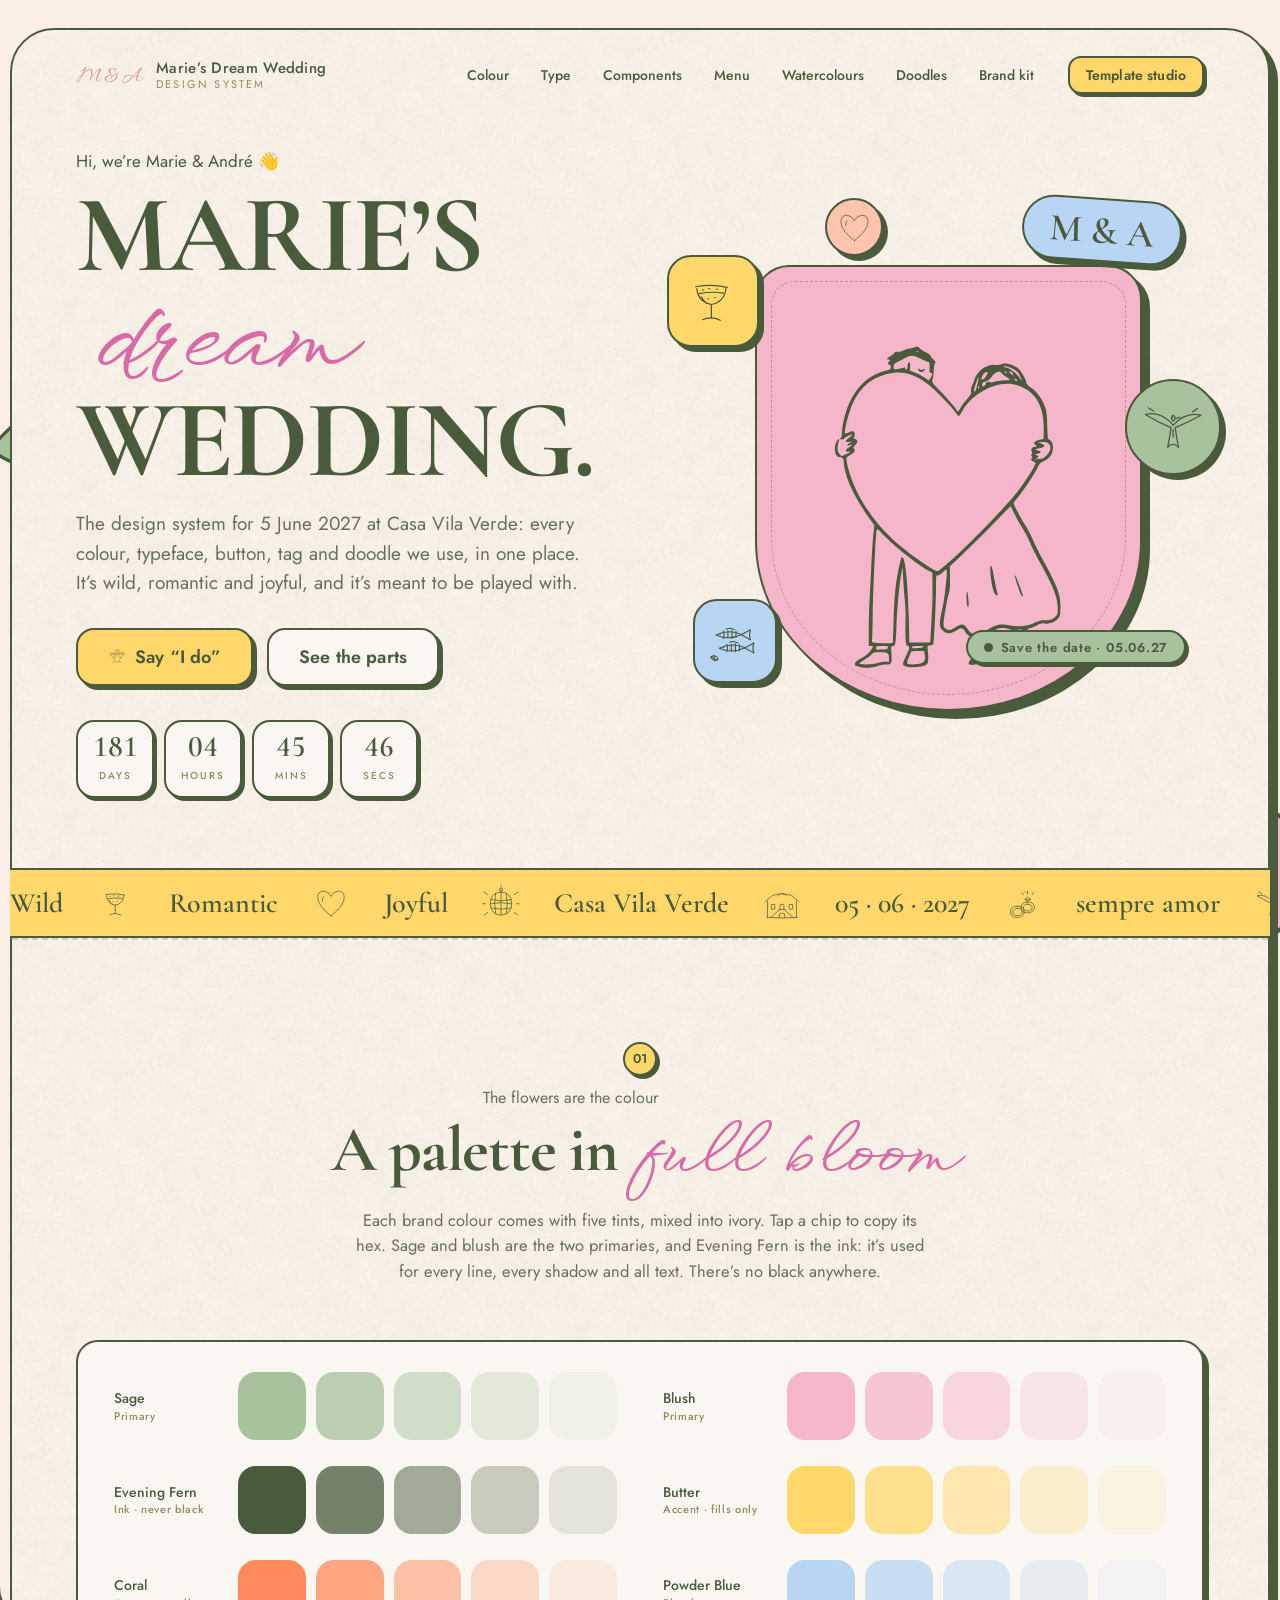
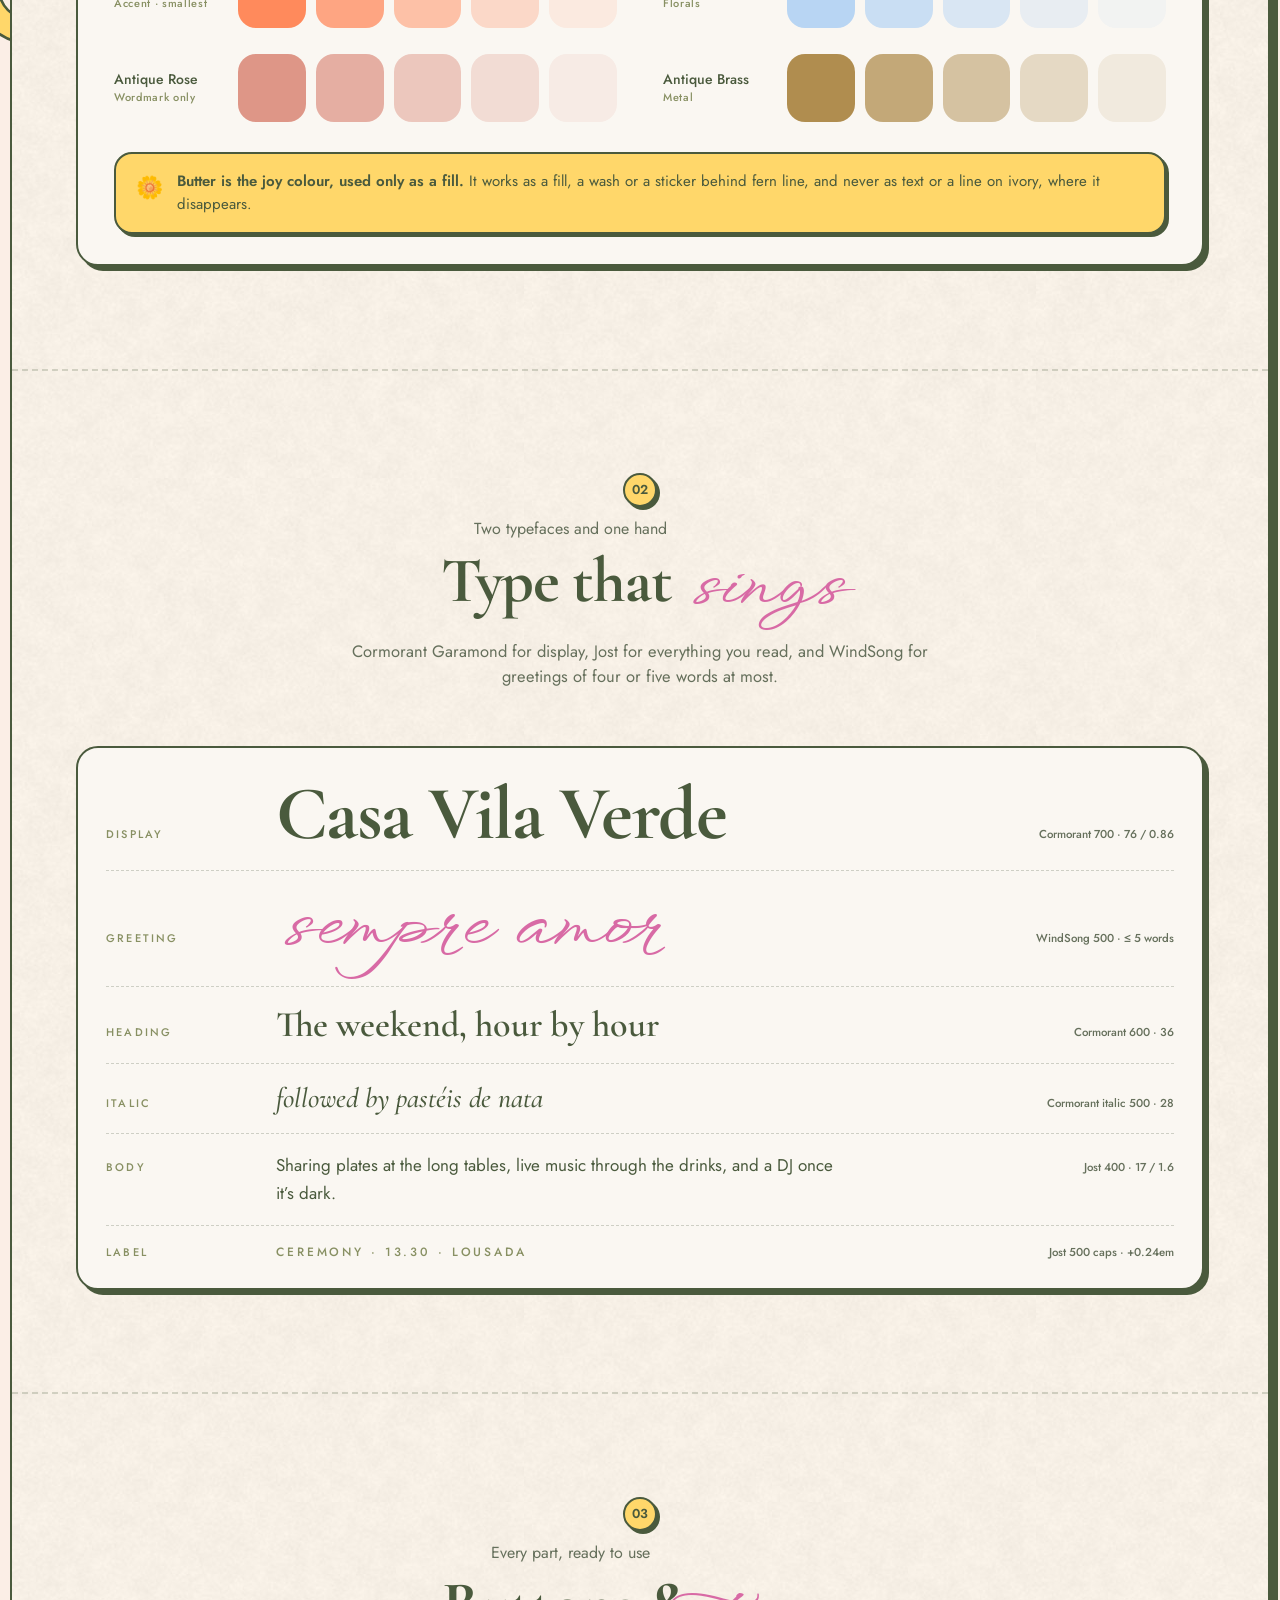
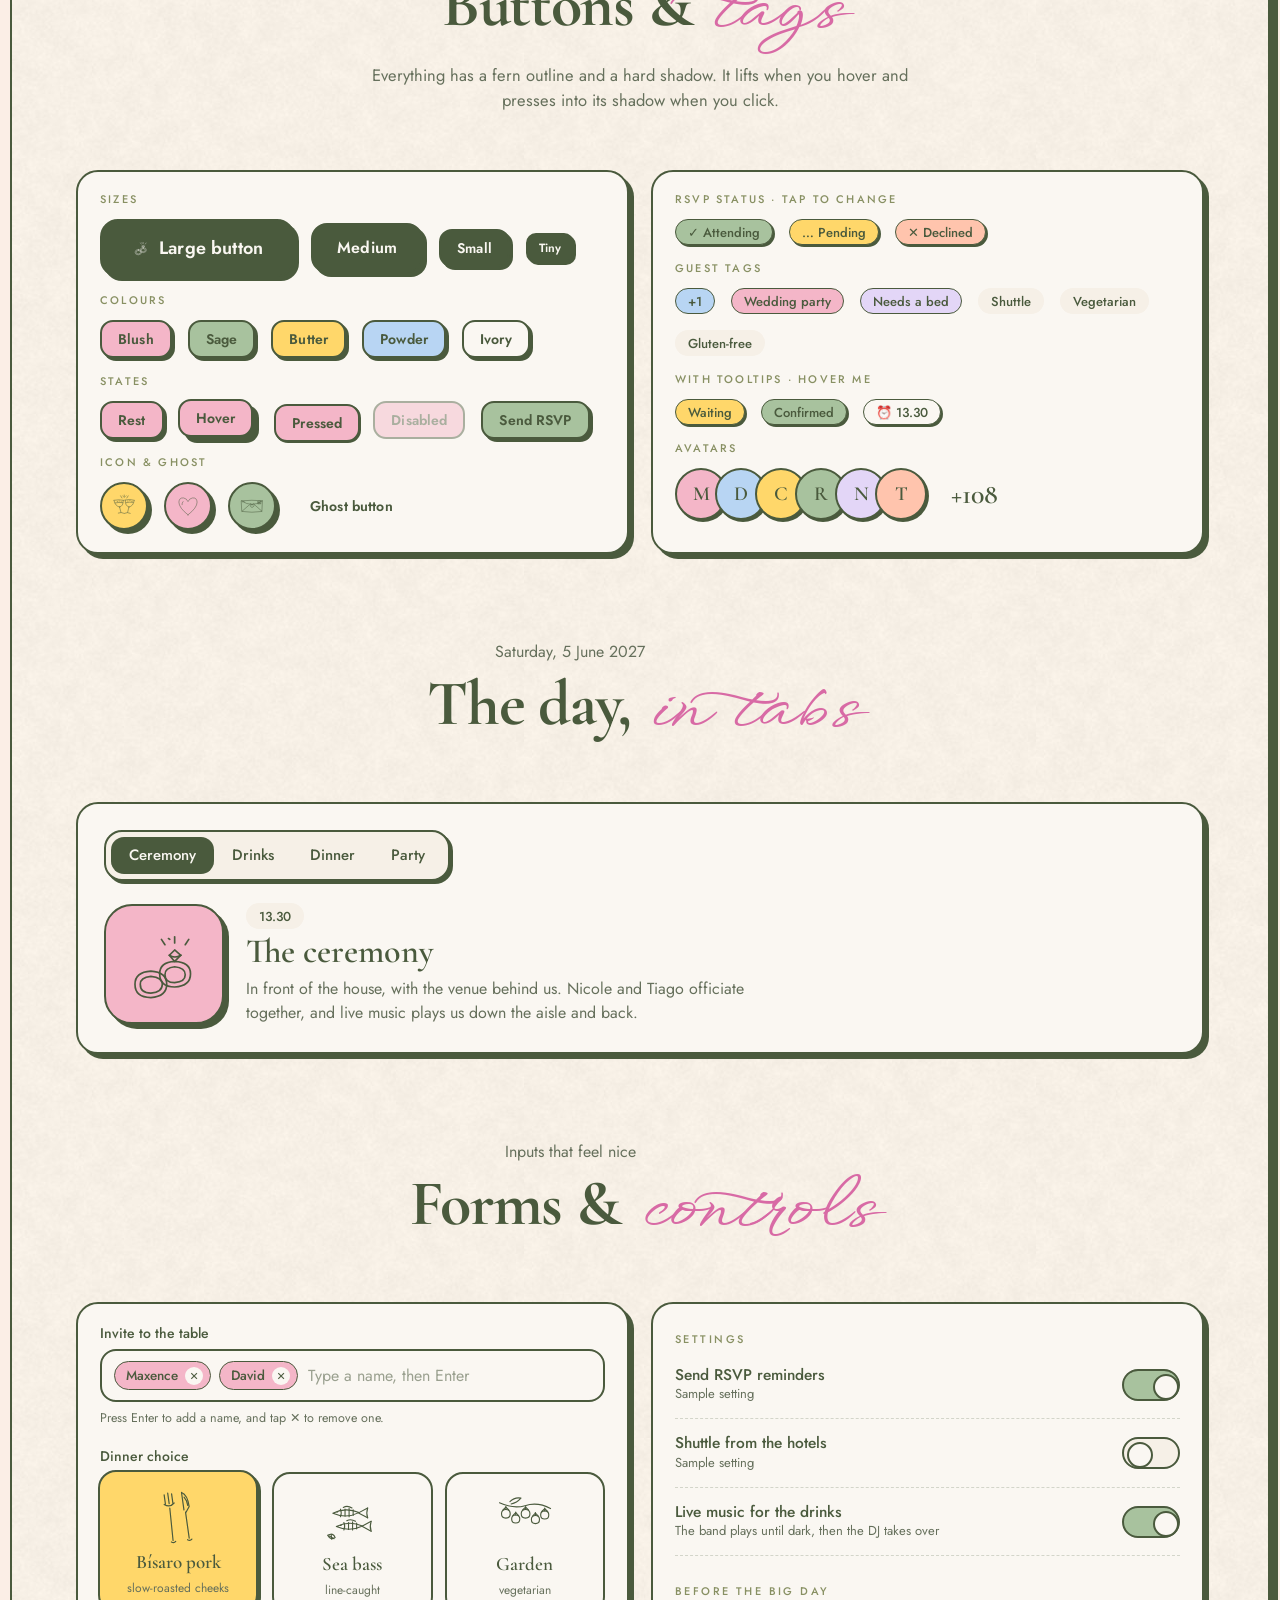
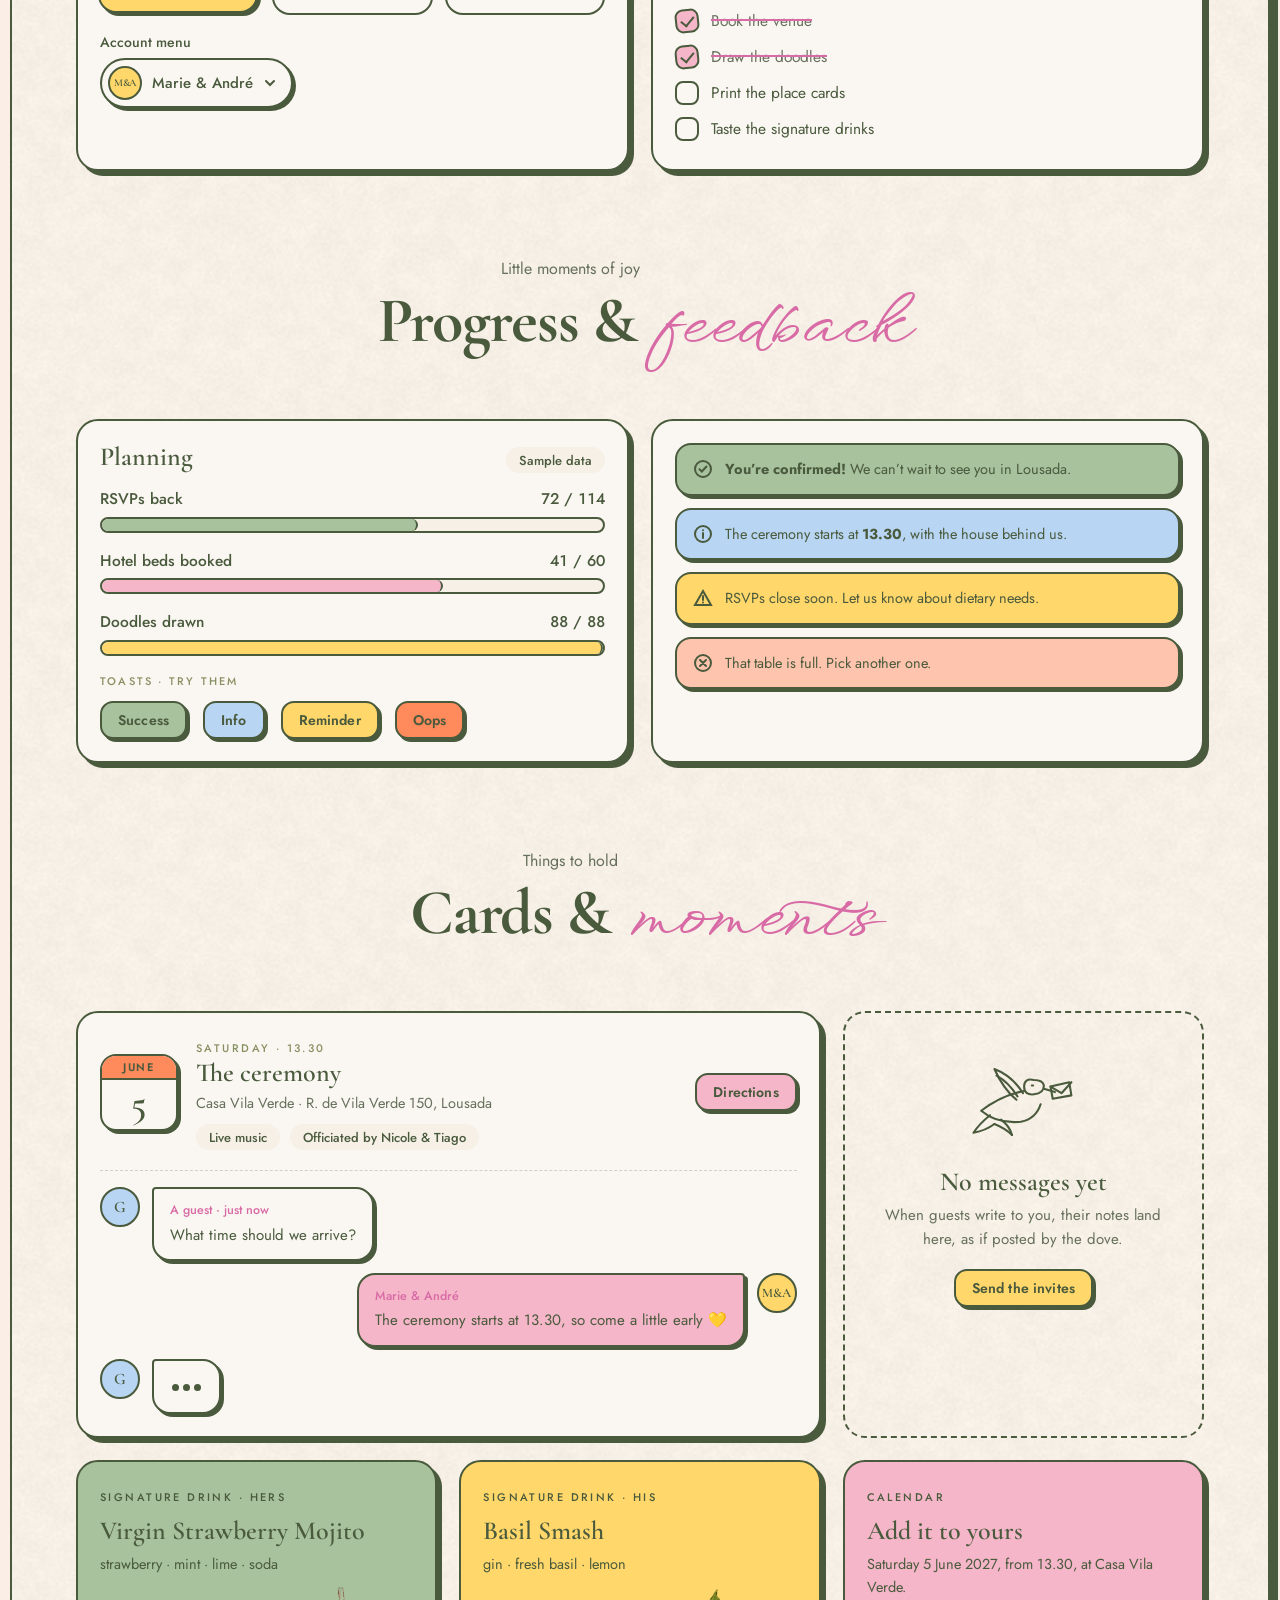
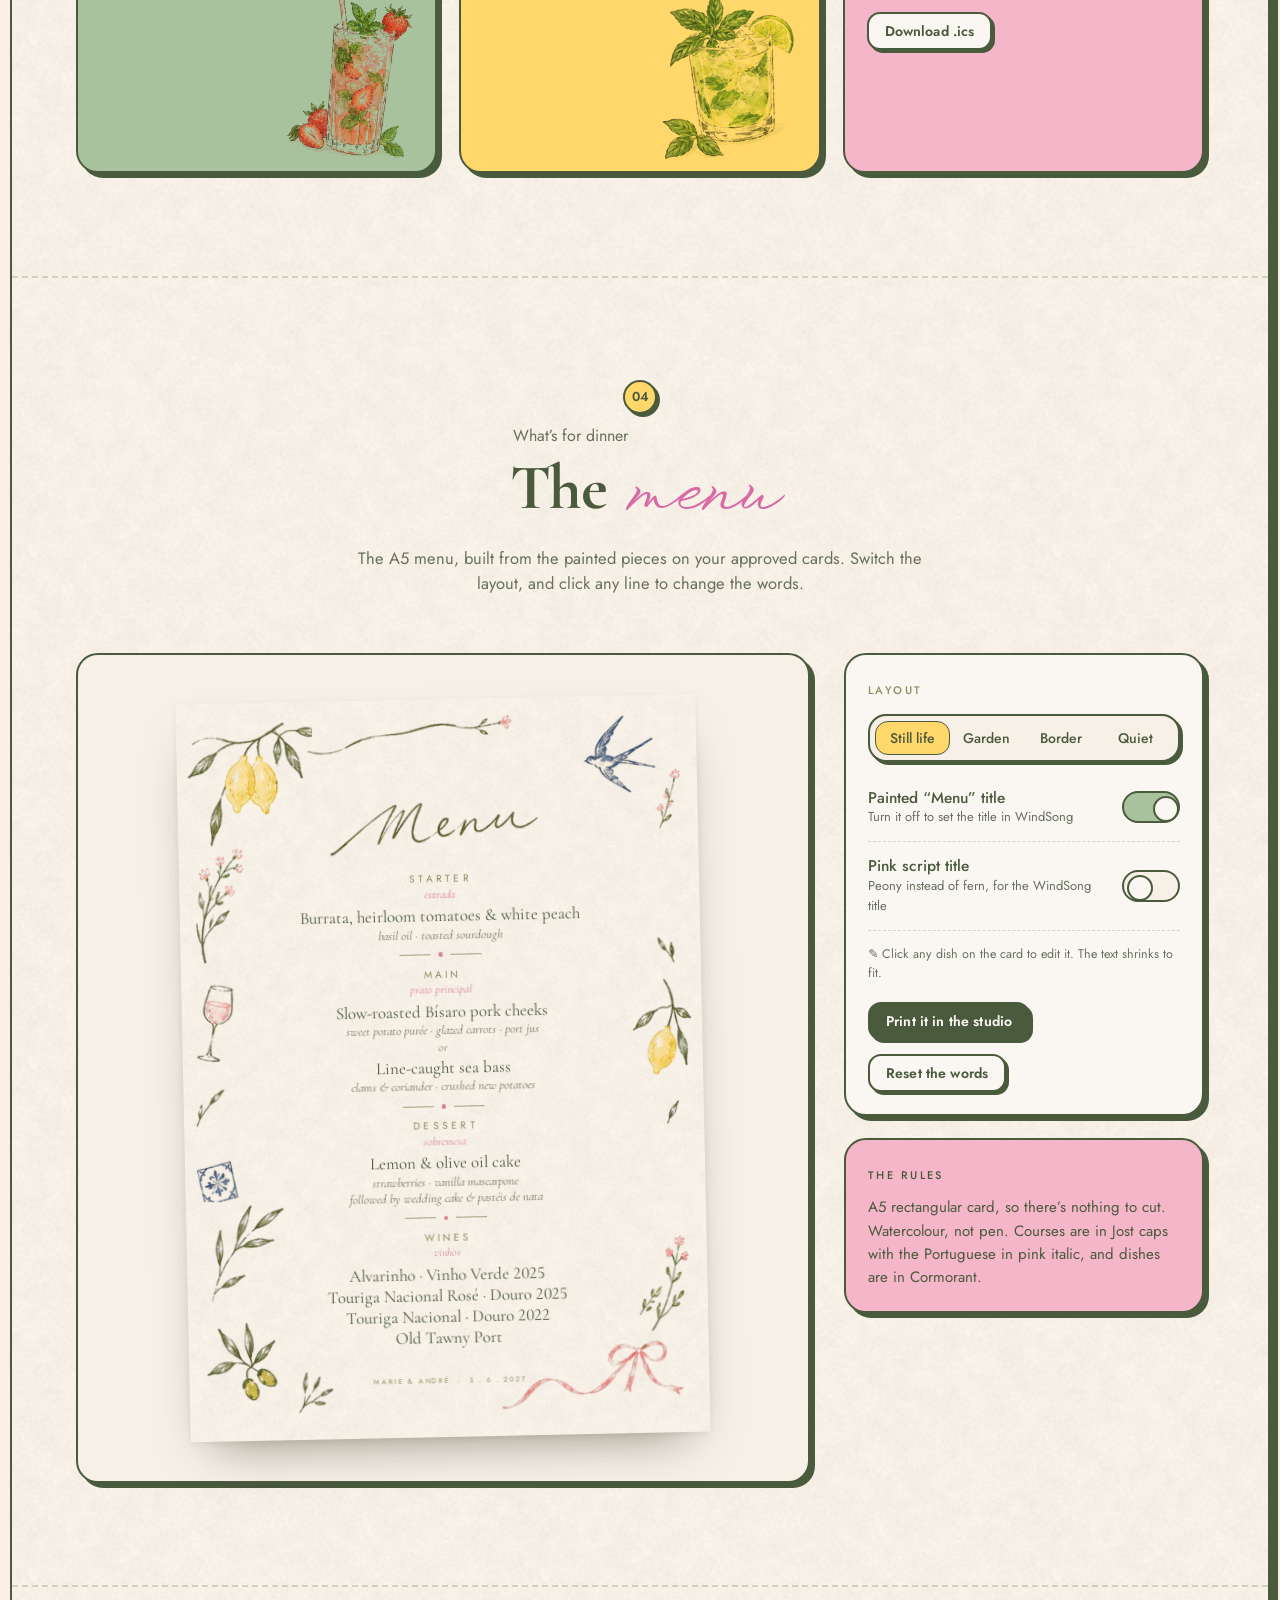
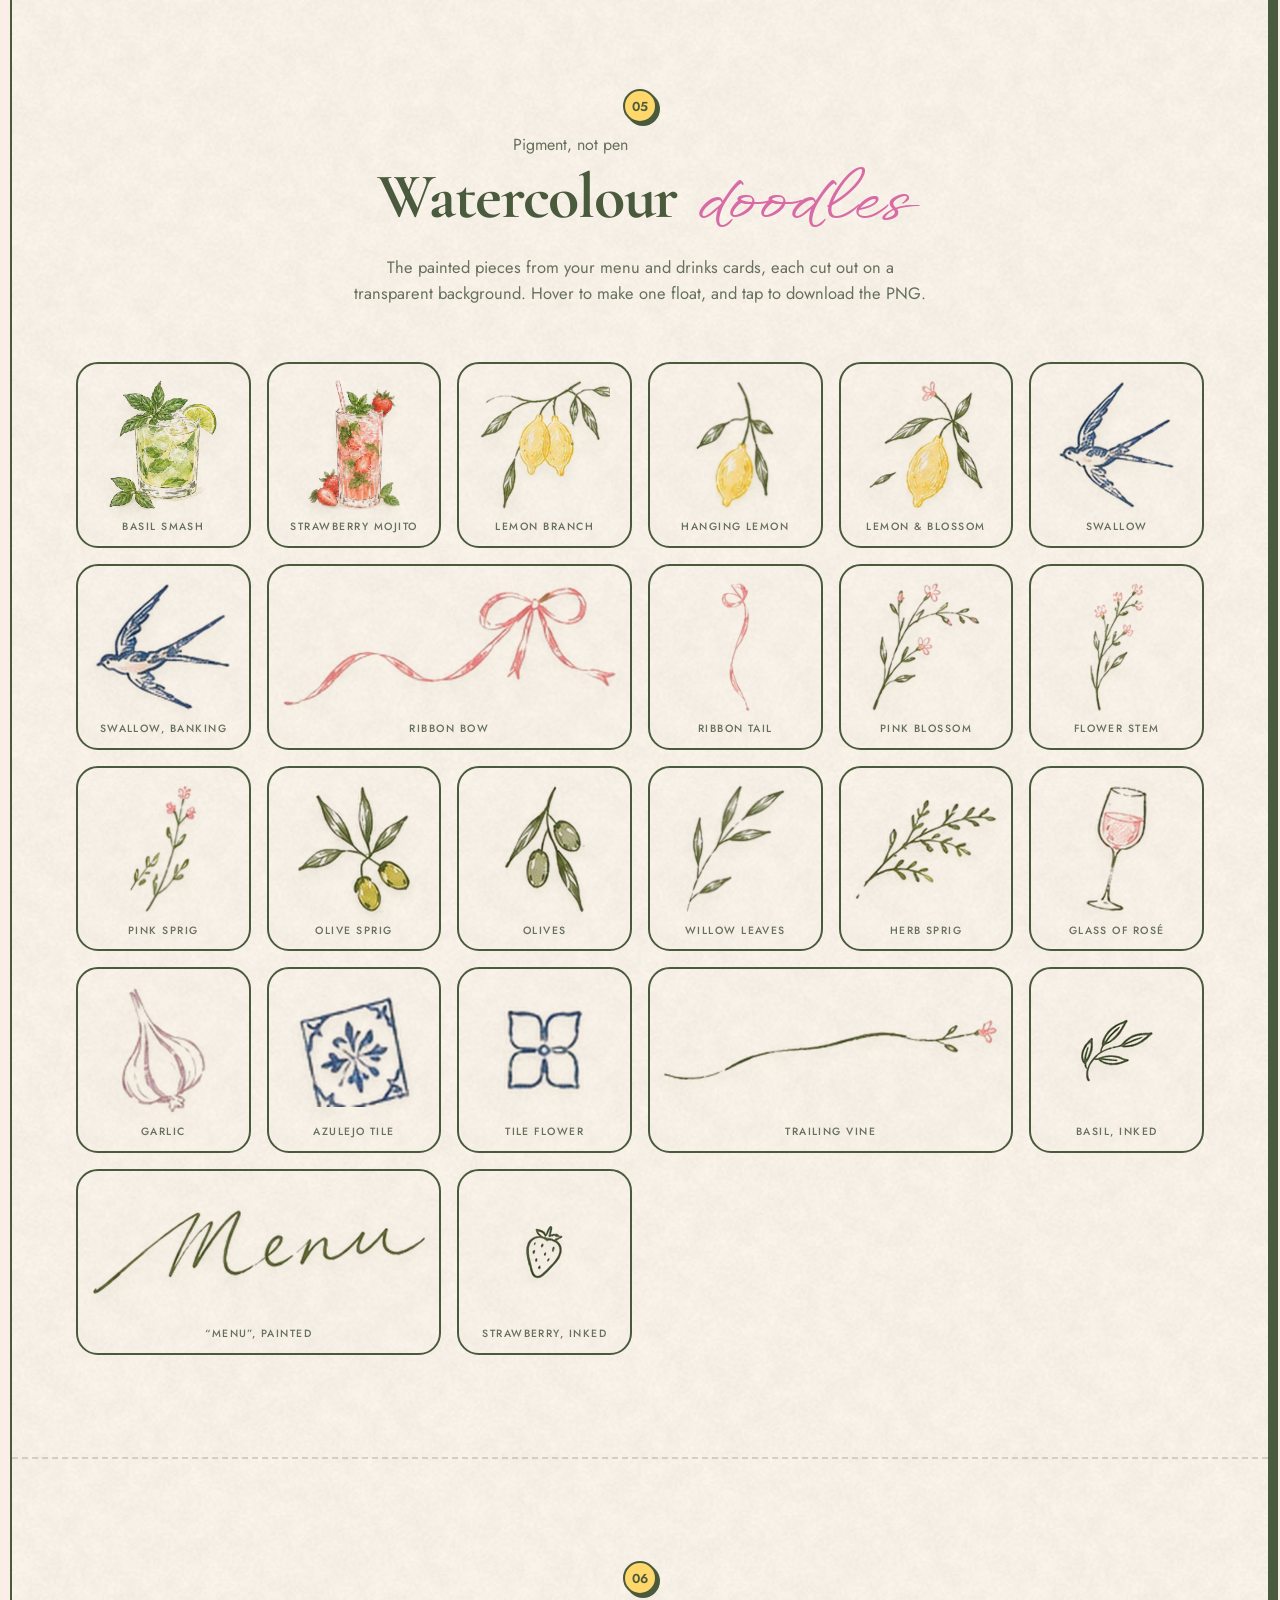
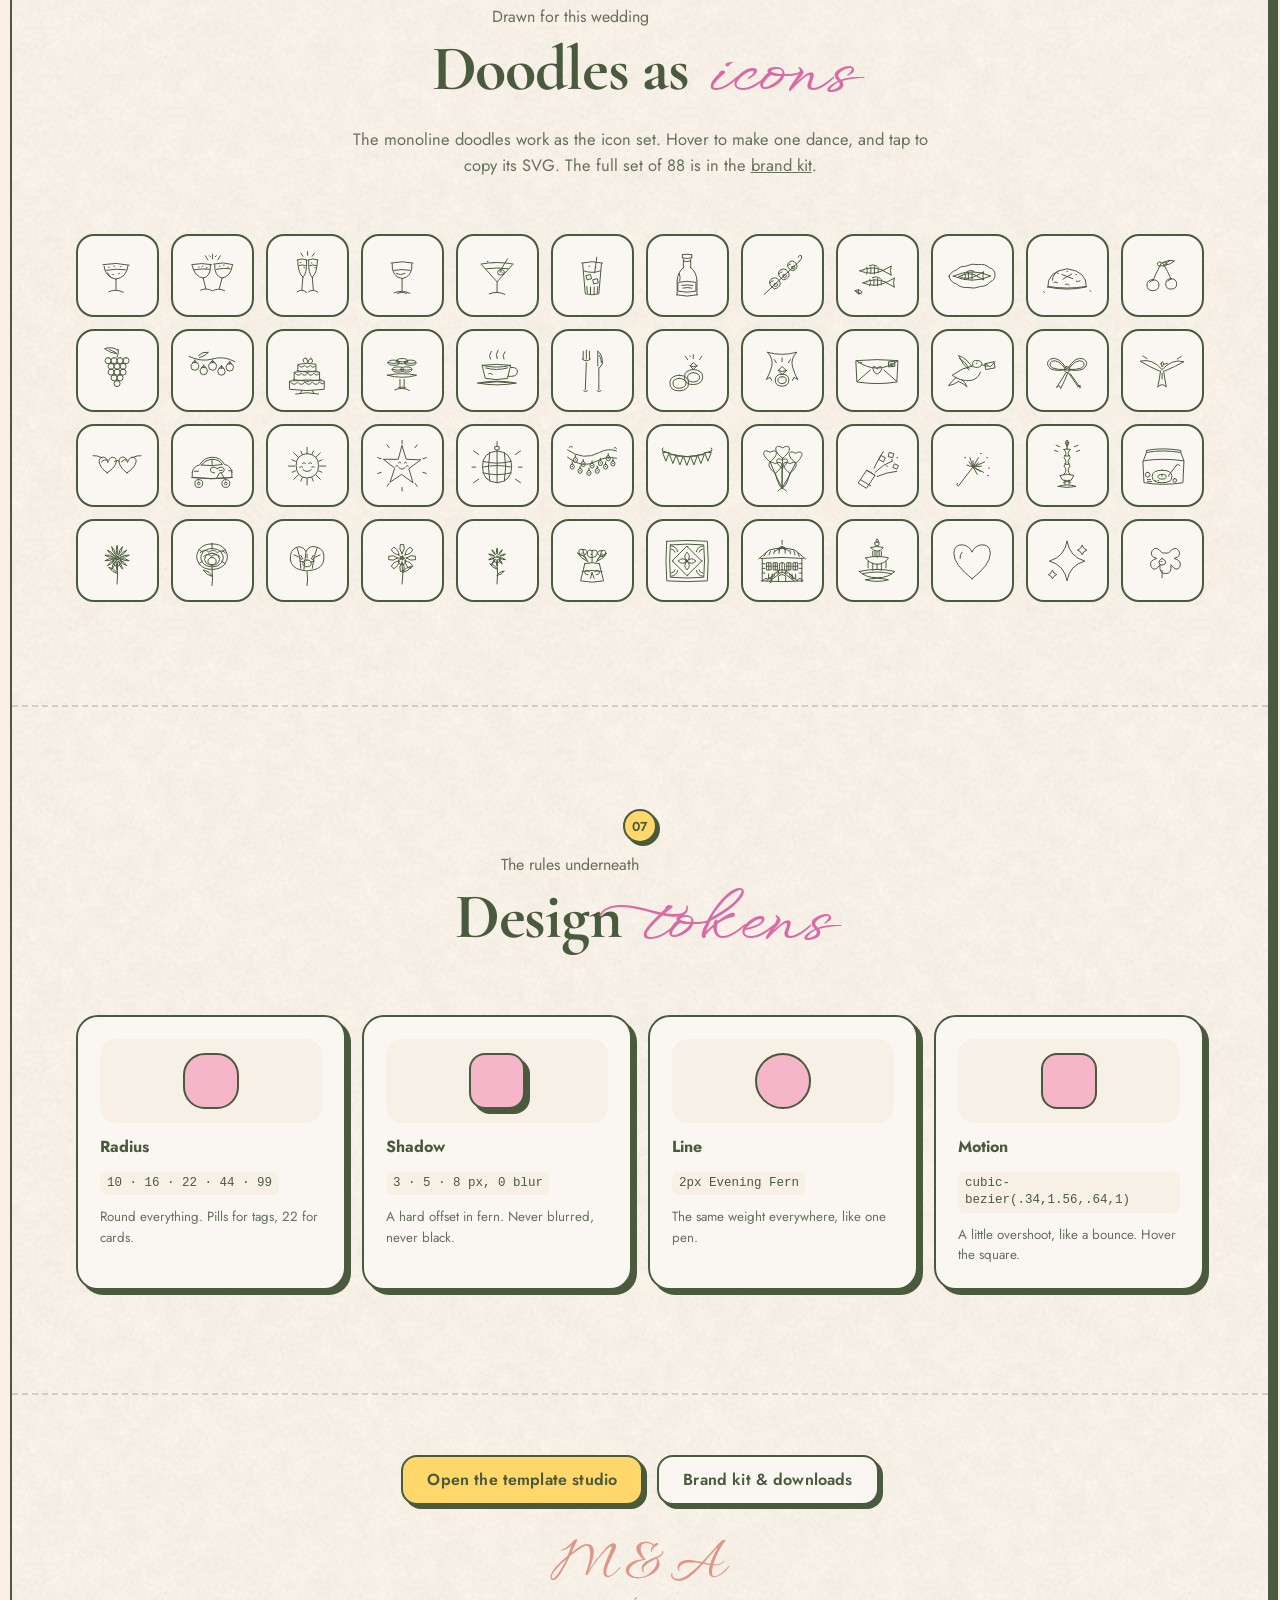
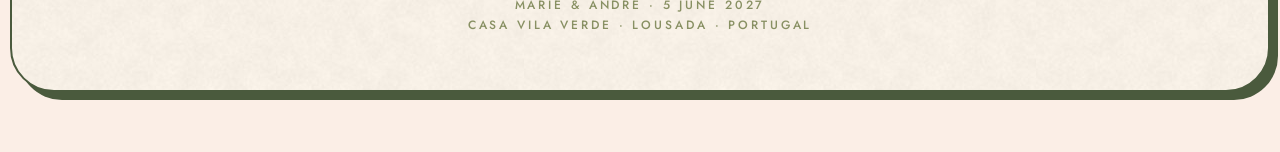
==== index.html @ b701c298 "Marie's Dream Wedding: design system, brand kit and template studio Static site for Vercel: interact" ====
<!doctype html>
<html lang="en">
<head>
<meta charset="utf-8">
<meta name="viewport" content="width=device-width,initial-scale=1">
<title>Marie’s Dream Wedding</title>
<meta name="description" content="Marie’s Dream Wedding: the design system for Marie &amp; André’s wedding, 5 June 2027, Casa Vila Verde. Colour, type, buttons, tags, forms, cards and doodles, all interactive.">
<meta name="theme-color" content="#FBEEE6">
<link rel="icon" href="assets/favicon.svg" type="image/svg+xml">
<link rel="preconnect" href="https://fonts.googleapis.com">
<link rel="preconnect" href="https://fonts.gstatic.com" crossorigin>
<link rel="stylesheet" href="https://fonts.googleapis.com/css2?family=Cormorant+Garamond:ital,wght@0,400;0,500;0,600;0,700;1,500&family=Jost:wght@300;400;500;600&family=WindSong:wght@500&display=swap">
<link rel="stylesheet" href="assets/system.css">
</head>
<body>

<!-- shapes in the margins, like confetti that never landed -->
<div class="blobs" aria-hidden="true">
<div class="blob" style="left:-40px;top:300px;width:150px;height:150px" aria-hidden="true"><svg viewBox="0 0 100 100" class="spin"><path d="M50 8a42 42 0 1 1-30 72l16-16a20 20 0 1 0 14-34z" fill="#A8C29E" stroke="#4A5A3D" stroke-width="2.2"/></svg></div>
<div class="blob" style="right:-36px;top:760px;width:170px;height:170px" aria-hidden="true"><svg viewBox="0 0 100 100" class="spin" style="animation-direction:reverse"><path d="M50 6a44 44 0 1 1-44 44h22a22 22 0 1 0 22-22z" fill="#F4B6C8" stroke="#4A5A3D" stroke-width="2.2"/></svg></div>
<div class="blob" style="left:-30px;top:1500px;width:120px;height:120px" aria-hidden="true"><svg viewBox="0 0 100 100" class="spin"><path d="M50 4a46 46 0 1 1-46 46h20a26 26 0 1 0 26-26z" fill="#FFD76A" stroke="#4A5A3D" stroke-width="2.2"/></svg></div>
</div>

<div class="frame">
  <!-- ======================= NAV ======================= -->
  <header class="nav">
    <a class="brand" href="#top"><span class="mk" data-logo></span><b>Marie’s Dream Wedding<small>Design system</small></b></a>
    <nav><a href="#colour">Colour</a><a href="#type">Type</a><a href="#components">Components</a><a href="#menu">Menu</a><a href="#watercolour">Watercolours</a><a href="#icons">Doodles</a><a href="kit.html">Brand kit</a></nav>
    <a class="btn sm butter" href="studio.html">Template studio</a>
  </header>

  <!-- ======================= HERO ======================= -->
  <div class="hero in" id="top">
    <div style="position:relative;z-index:2">
      <p class="hello">Hi, we’re Marie &amp; André <span class="wave">👋</span></p>
      <h1 class="big"><span class="line"><span>Marie’s</span></span><span class="line"><span class="hand">dream</span></span><span class="line"><span>wedding.</span></span></h1>
      <p class="lead">The design system for 5 June 2027 at Casa Vila Verde: every colour, typeface, button, tag and doodle we use, in one place. It’s wild, romantic and joyful, and it’s meant to be played with.</p>
      <div class="cta-row">
        <button class="btn lg butter" id="yes"><span data-dd-i="cheers"></span>Say “I do”</button>
        <a class="btn lg ivory" href="#components">See the parts</a>
      </div>
      <div class="count" id="count" aria-label="Countdown to the ceremony">
        <div><b data-c="d">000</b><span>days</span></div><div><b data-c="h">00</b><span>hours</span></div><div><b data-c="m">00</b><span>mins</span></div><div><b data-c="s">00</b><span>secs</span></div>
      </div>
    </div>
    <div class="portrait" id="portrait">
      <div class="shield"><div class="couple" data-dd="couple-heart"></div></div>
      <div class="name-pill">M &amp; A</div>
      <div class="badge-date"><i></i>Save the date · 05.06.27</div>
      <div class="stk" data-dd="coupe" data-par="1.2" style="width:92px;height:92px;left:-14%;top:4%;background:var(--butter);--r0:-10deg;--r1:-2deg"></div>
      <div class="stk round" data-dd="swallows" data-par="-.8" style="width:96px;height:96px;right:-12%;top:30%;background:var(--sage);animation-delay:-2s"></div>
      <div class="stk" data-dd="sardine" data-par="1.6" style="width:84px;height:84px;left:-8%;bottom:6%;background:var(--powder);animation-delay:-3.5s;--r0:6deg;--r1:-4deg"></div>
      <div class="stk round" data-dd="mark-heart" data-par="-1.4" style="width:58px;height:58px;left:22%;top:-8%;background:#FFC4AD;animation-delay:-1s"></div>
    </div>
  </div>

  <div class="marquee" aria-hidden="true"><div class="track" id="marq"></div></div>

  <!-- ======================= COLOUR ======================= -->
  <section id="colour"><div class="in">
    <div class="sh rv"><div class="num">01</div><p class="ey">The flowers are the colour</p><h2>A palette in <em>full bloom</em></h2>
      <p>Each brand colour comes with five tints, mixed into ivory. Tap a chip to copy its hex. Sage and blush are the two primaries, and Evening Fern is the ink: it’s used for every line, every shadow and all text. There’s no black anywhere.</p></div>
    <div class="card rv" style="padding:30px clamp(18px,3vw,36px)"><div class="ramps" id="ramps"></div>
      <div class="note"><span style="font-size:22px">🌼</span><div><b>Butter is the joy colour, used only as a fill.</b> It works as a fill, a wash or a sticker behind fern line, and never as text or a line on ivory, where it disappears.</div></div></div>
  </div></section>

  <!-- ======================= TYPE ======================= -->
  <section id="type"><div class="in">
    <div class="sh rv"><div class="num">02</div><p class="ey">Two typefaces and one hand</p><h2>Type that <em>sings</em></h2>
      <p>Cormorant Garamond for display, Jost for everything you read, and WindSong for greetings of four or five words at most.</p></div>
    <div class="card rv" style="padding:10px 28px">
      <div class="trow"><span class="lab">Display</span><span style="font:700 clamp(40px,6vw,76px)/1 var(--serif);letter-spacing:-.02em">Casa Vila Verde</span><span class="spec">Cormorant 700 · 76 / 0.86</span></div>
      <div class="trow"><span class="lab">Greeting</span><span style="font:500 clamp(44px,6vw,72px)/1.1 var(--script);color:var(--peony)">sempre amor</span><span class="spec">WindSong 500 · ≤ 5 words</span></div>
      <div class="trow"><span class="lab">Heading</span><span style="font:600 36px/1.1 var(--serif)">The weekend, hour by hour</span><span class="spec">Cormorant 600 · 36</span></div>
      <div class="trow"><span class="lab">Italic</span><span style="font:500 italic 28px/1.2 var(--serif)">followed by pastéis de nata</span><span class="spec">Cormorant italic 500 · 28</span></div>
      <div class="trow"><span class="lab">Body</span><span style="font:400 17px/1.6 var(--sans);max-width:56ch">Sharing plates at the long tables, live music through the drinks, and a DJ once it’s dark.</span><span class="spec">Jost 400 · 17 / 1.6</span></div>
      <div class="trow"><span class="lab">Label</span><span style="font:500 12px/1 var(--sans);letter-spacing:.24em;text-transform:uppercase;color:var(--moss)">Ceremony · 13.30 · Lousada</span><span class="spec">Jost 500 caps · +0.24em</span></div>
    </div>
  </div></section>

  <!-- ======================= COMPONENTS ======================= -->
  <section id="components"><div class="in">
    <div class="sh rv"><div class="num">03</div><p class="ey">Every part, ready to use</p><h2>Buttons &amp; <em>tags</em></h2>
      <p>Everything has a fern outline and a hard shadow. It lifts when you hover and presses into its shadow when you click.</p></div>
    <div class="grid g2">
      <div class="card rv">
        <div class="brow"><span class="lab">Sizes</span><button class="btn lg"><span data-dd-i="rings"></span>Large button</button><button class="btn">Medium</button><button class="btn sm">Small</button><button class="btn xs">Tiny</button></div>
        <div class="brow"><span class="lab">Colours</span><button class="btn sm blush">Blush</button><button class="btn sm sage">Sage</button><button class="btn sm butter">Butter</button><button class="btn sm powder">Powder</button><button class="btn sm ivory">Ivory</button></div>
        <div class="brow"><span class="lab">States</span><button class="btn sm blush">Rest</button><button class="btn sm blush is-hover">Hover</button><button class="btn sm blush is-press">Pressed</button><button class="btn sm blush" disabled>Disabled</button><button class="btn sm sage" id="loadBtn">Send RSVP</button></div>
        <div class="brow" style="margin:0"><span class="lab">Icon &amp; ghost</span><button class="btn icon butter" aria-label="Cheers" data-dd-i="cheers"></button><button class="btn icon blush" aria-label="Love" data-dd-i="mark-heart"></button><button class="btn icon sage" aria-label="Letter" data-dd-i="envelope"></button><button class="btn ghost sm">Ghost button</button></div>
      </div>
      <div class="card rv">
        <div class="brow"><span class="lab">RSVP status · tap to change</span>
          <button class="pill s yes" data-rsvp>✓ Attending</button><button class="pill s maybe" data-rsvp>… Pending</button><button class="pill s no" data-rsvp>✕ Declined</button></div>
        <div class="brow"><span class="lab">Guest tags</span>
          <span class="pill plus">+1</span><span class="pill vip">Wedding party</span><span class="pill lilac">Needs a bed</span><span class="pill flat">Shuttle</span><span class="pill flat">Vegetarian</span><span class="pill flat">Gluten-free</span></div>
        <div class="brow"><span class="lab">With tooltips · hover me</span>
          <span class="pill s maybe tip" tabindex="0" data-tip="We haven’t heard back from this guest yet.">Waiting</span>
          <span class="pill s yes tip" tabindex="0" data-tip="Confirmed for the ceremony, the drinks and dinner.">Confirmed</span>
          <span class="pill s tip" tabindex="0" data-tip="Ceremony at 13.30, with the house behind you.">⏰ 13.30</span></div>
        <div class="brow" style="margin:0"><span class="lab">Avatars</span>
          <div class="stack" id="stack"></div><span style="font:600 28px/1 var(--serif);margin-left:8px">+108</span></div>
      </div>
    </div>

    <!-- tabs -->
    <div class="sh rv" style="margin-top:90px"><p class="ey">Saturday, 5 June 2027</p><h2>The day, <em>in tabs</em></h2></div>
    <div class="card rv" style="padding:26px">
      <div class="seg" id="dayTabs" role="tablist"><span class="ind"></span>
        <button role="tab" class="on" data-i="0">Ceremony</button><button role="tab" data-i="1">Drinks</button><button role="tab" data-i="2">Dinner</button><button role="tab" data-i="3">Party</button></div>
      <div id="dayPanel"></div>
    </div>

    <!-- forms -->
    <div class="sh rv" style="margin-top:90px"><p class="ey">Inputs that feel nice</p><h2>Forms &amp; <em>controls</em></h2></div>
    <div class="grid g2">
      <div class="card rv">
        <div class="fld"><label for="inv">Invite to the table</label>
          <div class="inp" id="chips"><input id="inv" placeholder="Type a name, then Enter" autocomplete="off"></div>
          <p class="help">Press Enter to add a name, and tap ✕ to remove one.</p></div>
        <div class="fld"><span class="lbl">Dinner choice</span>
          <div class="choice">
            <label><input type="radio" name="meal" checked><span class="opt"><span data-dd-i="fork-knife"></span><b>Bísaro pork</b><small>slow-roasted cheeks</small></span></label>
            <label><input type="radio" name="meal"><span class="opt"><span data-dd-i="sardine"></span><b>Sea bass</b><small>line-caught</small></span></label>
            <label><input type="radio" name="meal"><span class="opt"><span data-dd-i="tomatoes"></span><b>Garden</b><small>vegetarian</small></span></label>
          </div></div>
        <div class="fld" style="margin:0"><span class="lbl">Account menu</span>
          <div class="dd" id="dd"><button class="dd-btn" aria-expanded="false"><span class="av" style="width:34px;height:34px;font-size:10.5px;letter-spacing:-.02em;background:var(--butter)">M&amp;A</span>Marie &amp; André <svg class="chev" width="14" height="14" viewBox="0 0 14 14" fill="none" stroke="currentColor" stroke-width="2" stroke-linecap="round"><path d="M3 5l4 4 4-4"/></svg></button>
            <div class="menu" role="menu">
              <a href="#menu" role="menuitem"><span class="ic" data-dd-i="envelope"></span>The menu</a>
              <a href="studio.html#place" role="menuitem"><span class="ic" data-dd-i="fork-knife"></span>Seating &amp; place cards</a>
              <a href="studio.html#menu" role="menuitem"><span class="ic" data-dd-i="coupe"></span>Menus &amp; drinks</a>
              <a href="kit.html" role="menuitem"><span class="ic" data-dd-i="mark-sparkle"></span>Brand kit</a><hr>
              <a href="#top" role="menuitem"><span class="ic" data-dd-i="mark-heart"></span>Back to the top</a></div></div></div>
      </div>
      <div class="card rv">
        <span class="k">Settings</span>
        <div class="sw"><div><b>Send RSVP reminders</b><small>Sample setting</small></div><label class="tog"><input type="checkbox" checked aria-label="Send RSVP reminders"><span></span></label></div>
        <div class="sw"><div><b>Shuttle from the hotels</b><small>Sample setting</small></div><label class="tog"><input type="checkbox" aria-label="Shuttle from the hotels"><span></span></label></div>
        <div class="sw"><div><b>Live music for the drinks</b><small>The band plays until dark, then the DJ takes over</small></div><label class="tog"><input type="checkbox" checked aria-label="Live music for the drinks"><span></span></label></div>
        <div style="margin-top:22px"><span class="k">Before the big day</span>
          <label class="check"><input type="checkbox" checked><span>Book the venue</span></label>
          <label class="check"><input type="checkbox" checked><span>Draw the doodles</span></label>
          <label class="check"><input type="checkbox"><span>Print the place cards</span></label>
          <label class="check"><input type="checkbox"><span>Taste the signature drinks</span></label></div>
      </div>
    </div>

    <!-- feedback -->
    <div class="sh rv" style="margin-top:90px"><p class="ey">Little moments of joy</p><h2>Progress &amp; <em>feedback</em></h2></div>
    <div class="grid g2">
      <div class="card rv">
        <div style="display:flex;justify-content:space-between;align-items:baseline;margin-bottom:18px"><h3>Planning</h3><span class="pill flat">Sample data</span></div>
        <div class="prog"><div class="top"><span>RSVPs back</span><span data-to="72">0 / 114</span></div><div class="bar"><i style="background:var(--sage)" data-w="63"></i></div></div>
        <div class="prog"><div class="top"><span>Hotel beds booked</span><span data-to="41">0 / 60</span></div><div class="bar"><i style="background:var(--blush)" data-w="68"></i></div></div>
        <div class="prog"><div class="top"><span>Doodles drawn</span><span data-to="88">0 / 88</span></div><div class="bar"><i style="background:var(--butter)" data-w="100"></i></div></div>
        <div class="brow" style="margin:6px 0 0"><span class="lab">Toasts · try them</span>
          <button class="btn sm sage" data-toast="ok">Success</button><button class="btn sm powder" data-toast="info">Info</button><button class="btn sm butter" data-toast="warn">Reminder</button><button class="btn sm coral" data-toast="err">Oops</button></div>
      </div>
      <div class="card rv">
        <div class="alert ok"><svg viewBox="0 0 20 20" fill="none" stroke="currentColor" stroke-width="2" stroke-linecap="round"><circle cx="10" cy="10" r="8"/><path d="M6.5 10.3l2.3 2.2 4.7-5"/></svg><div><b>You’re confirmed!</b> We can’t wait to see you in Lousada.</div></div>
        <div class="alert info"><svg viewBox="0 0 20 20" fill="none" stroke="currentColor" stroke-width="2" stroke-linecap="round"><circle cx="10" cy="10" r="8"/><path d="M10 9v5M10 6.2v.1"/></svg><div>The ceremony starts at <b>13.30</b>, with the house behind us.</div></div>
        <div class="alert warn"><svg viewBox="0 0 20 20" fill="none" stroke="currentColor" stroke-width="2" stroke-linecap="round"><path d="M10 3l8 14H2z"/><path d="M10 8v4M10 14.5v.1"/></svg><div>RSVPs close soon. Let us know about dietary needs.</div></div>
        <div class="alert err" style="margin:0"><svg viewBox="0 0 20 20" fill="none" stroke="currentColor" stroke-width="2" stroke-linecap="round"><circle cx="10" cy="10" r="8"/><path d="M7 7l6 6M13 7l-6 6"/></svg><div>That table is full. Pick another one.</div></div>
      </div>
    </div>

    <!-- cards -->
    <div class="sh rv" style="margin-top:90px"><p class="ey">Things to hold</p><h2>Cards &amp; <em>moments</em></h2></div>
    <div class="grid g3">
      <div class="card lift rv span2">
        <div class="event"><div class="datebox"><span>June</span><b>5</b></div>
          <div><span class="k">Saturday · 13.30</span><h3>The ceremony</h3><div class="meta">Casa Vila Verde · R. de Vila Verde 150, Lousada</div>
            <div class="tags" style="margin-top:10px"><span class="pill flat">Live music</span><span class="pill flat">Officiated by Nicole &amp; Tiago</span></div></div>
          <div class="end"><a class="btn sm blush" href="https://www.google.com/maps/search/?api=1&query=Casa+Vila+Verde+Lousada" target="_blank" rel="noopener">Directions</a></div></div>
        <div style="border-top:1.5px dashed rgba(74,90,61,.25);margin:20px 0 16px"></div>
        <div class="bubble"><span class="av" style="background:var(--powder)">G</span><div class="msg"><small>A guest · just now</small>What time should we arrive?</div></div>
        <div class="bubble me" style="margin-top:12px"><span class="av" style="background:var(--butter);font-size:13px">M&amp;A</span><div class="msg"><small>Marie &amp; André</small>The ceremony starts at 13.30, so come a little early 💛</div></div>
        <div class="bubble" style="margin-top:12px"><span class="av" style="background:var(--powder)">G</span><div class="msg" style="padding:14px 18px"><span class="typing"><i></i><i></i><i></i></span></div></div>
      </div>
      <div class="card empty rv"><div class="art" data-dd="dove-letter"></div><h3>No messages yet</h3><p>When guests write to you, their notes land here, as if posted by the dove.</p><button class="btn sm butter" data-toast="info">Send the invites</button></div>
      <div class="card lift rv" style="background:var(--sage)"><span class="k" style="color:var(--fern)">Signature drink · hers</span><h3 style="margin-top:8px">Virgin Strawberry Mojito</h3><p style="margin:8px 0 0;font-size:14.5px">strawberry · mint · lime · soda</p><img src="assets/painted/strawberry-mojito.png" alt="" style="width:120px;margin:12px 0 -8px auto;transform:rotate(6deg)"></div>
      <div class="card lift rv" style="background:var(--butter)"><span class="k" style="color:var(--fern)">Signature drink · his</span><h3 style="margin-top:8px">Basil Smash</h3><p style="margin:8px 0 0;font-size:14.5px">gin · fresh basil · lemon</p><img src="assets/painted/basil-smash.png" alt="" style="width:140px;margin:12px 0 -8px auto;transform:rotate(-5deg)"></div>
      <div class="card lift rv" style="background:var(--blush)"><span class="k" style="color:var(--fern)">Calendar</span><h3 style="margin-top:8px">Add it to yours</h3><p style="margin:8px 0 14px;font-size:14.5px">Saturday 5 June 2027, from 13.30, at Casa Vila Verde.</p><button class="btn sm ivory" id="ics">Download .ics</button></div>
    </div>
  </div></section>

  <!-- ======================= MENU ======================= -->
  <section id="menu"><div class="in">
    <div class="sh rv"><div class="num">04</div><p class="ey">What’s for dinner</p><h2>The <em>menu</em></h2>
      <p>The A5 menu, built from the painted pieces on your approved cards. Switch the layout, and click any line to change the words.</p></div>
    <div class="menu-wrap rv">
      <div class="msheet-holder"><div class="msheet" id="msheet"><div class="m-art" id="mArt"></div><div class="m-box" id="mBox"></div></div></div>
      <div class="m-side">
        <div class="card">
          <span class="k">Layout</span>
          <div class="seg light" id="mTabs" style="margin-top:12px;display:flex;width:100%"><span class="ind"></span><button class="on" data-i="0">Still life</button><button data-i="1">Garden</button><button data-i="2">Border</button><button data-i="3">Quiet</button></div>
          <div class="sw" style="margin-top:12px"><div><b>Painted “Menu” title</b><small>Turn it off to set the title in WindSong</small></div><label class="tog"><input type="checkbox" id="mPainted" checked aria-label="Painted Menu title"><span></span></label></div>
          <div class="sw"><div><b>Pink script title</b><small>Peony instead of fern, for the WindSong title</small></div><label class="tog"><input type="checkbox" id="mPink" aria-label="Pink script title"><span></span></label></div>
          <p class="help" style="margin:14px 0 18px">✎ Click any dish on the card to edit it. The text shrinks to fit.</p>
          <div class="cta-row" style="margin:0"><a class="btn sm" href="studio.html#menu">Print it in the studio</a><button class="btn sm ivory" id="mReset">Reset the words</button></div>
        </div>
        <div class="card" style="margin-top:22px;background:var(--blush)"><span class="k" style="color:var(--fern)">The rules</span>
          <p style="margin:10px 0 0;font-size:15px">A5 rectangular card, so there’s nothing to cut. Watercolour, not pen. Courses are in Jost caps with the Portuguese in pink italic, and dishes are in Cormorant.</p></div>
      </div>
    </div>
  </div></section>

  <!-- ======================= WATERCOLOURS ======================= -->
  <section id="watercolour"><div class="in">
    <div class="sh rv"><div class="num">05</div><p class="ey">Pigment, not pen</p><h2>Watercolour <em>doodles</em></h2>
      <p>The painted pieces from your menu and drinks cards, each cut out on a transparent background. Hover to make one float, and tap to download the PNG.</p></div>
    <div class="paints rv" id="paints"></div>
  </div></section>

  <!-- ======================= ICONS ======================= -->
  <section id="icons"><div class="in">
    <div class="sh rv"><div class="num">06</div><p class="ey">Drawn for this wedding</p><h2>Doodles as <em>icons</em></h2>
      <p>The monoline doodles work as the icon set. Hover to make one dance, and tap to copy its SVG. The full set of 88 is in the <a href="kit.html#doodles">brand kit</a>.</p></div>
    <div class="icons rv" id="iconGrid"></div>
  </div></section>

  <!-- ======================= TOKENS ======================= -->
  <section id="tokens"><div class="in">
    <div class="sh rv"><div class="num">07</div><p class="ey">The rules underneath</p><h2>Design <em>tokens</em></h2></div>
    <div class="tokens">
      <div class="card tok rv"><div class="demo"><i style="border-radius:22px"></i></div><b>Radius</b><code>10 · 16 · 22 · 44 · 99</code><small style="color:var(--soft)">Round everything. Pills for tags, 22 for cards.</small></div>
      <div class="card tok rv"><div class="demo"><i style="border-radius:16px;box-shadow:5px 5px 0 var(--fern)"></i></div><b>Shadow</b><code>3 · 5 · 8 px, 0 blur</code><small style="color:var(--soft)">A hard offset in fern. Never blurred, never black.</small></div>
      <div class="card tok rv"><div class="demo"><i style="border-radius:50%;border-width:2px"></i></div><b>Line</b><code>2px Evening Fern</code><small style="color:var(--soft)">The same weight everywhere, like one pen.</small></div>
      <div class="card tok rv"><div class="demo"><i id="motionDemo" style="border-radius:16px;transition:transform .5s cubic-bezier(.34,1.56,.64,1)"></i></div><b>Motion</b><code>cubic-bezier(.34,1.56,.64,1)</code><small style="color:var(--soft)">A little overshoot, like a bounce. Hover the square.</small></div>
    </div>
  </div></section>

  <!-- ======================= FOOTER ======================= -->
  <footer class="foot in">
    <div class="cta-row"><a class="btn butter" href="studio.html">Open the template studio</a><a class="btn ivory" href="kit.html">Brand kit &amp; downloads</a></div>
    <div class="mk" data-logo></div>
    <p>Marie &amp; André · 5 June 2027<br>Casa Vila Verde · Lousada · Portugal</p>
  </footer>
</div>

<div class="toasts" id="toasts" aria-live="polite"></div>
<script src="data/kit-data.js"></script>
<script src="data/painted.js"></script>
<script src="assets/system.js"></script>
</body>
</html>
---- assets/system.css ----
/* Marie's Dream Wedding — the design system
   Playful and outlined: Evening Fern line and hard offset shadows (never black),
   floating doodle stickers, and colour that arrives in bursts. */
:root{
  --ivory:#FAF7F2; --cream:#FBEEE6; --paper:#F6F0E7;
  --fern:#4A5A3D; --fern-2:#3B4931; --moss:#889063; --soft:#66705C;
  --sage:#A8C29E; --silver:#CBD9C3; --blush:#F4B6C8; --peony:#D86AA5; --butter:#FFD76A;
  --coral:#FF8A5C; --powder:#B8D5F3; --rose:#DE9687; --brass:#B08D4F; --red:#CB484D; --swallow:#7C9FD4; --lilac:#E3D6F7;
  --serif:"Cormorant Garamond",Garamond,serif; --sans:"Jost",system-ui,sans-serif; --script:"WindSong",cursive;
  --line:2px solid var(--fern); --sh:5px 5px 0 var(--fern); --sh-s:3px 3px 0 var(--fern); --sh-l:8px 8px 0 var(--fern);
  --r:22px; --ease:cubic-bezier(.34,1.56,.64,1);
}
*{box-sizing:border-box}
html{scroll-behavior:smooth;-webkit-text-size-adjust:100%}
body{margin:0;background:var(--cream);color:var(--fern);font:400 16px/1.55 var(--sans);overflow-x:hidden}
img,svg{display:block;max-width:100%}
a{color:inherit}
button,input,select,textarea{font:inherit;color:inherit}
button{cursor:pointer}
::selection{background:var(--butter)}
:focus-visible{outline:3px solid var(--powder);outline-offset:3px;border-radius:12px}

/* ---------- the frame (the big outlined page, like a card on the table) ---------- */
.frame{position:relative;max-width:1260px;margin:28px auto 60px;background:var(--ivory) url(paper.jpg);border:var(--line);border-radius:44px;box-shadow:var(--sh-l)}
@media(max-width:760px){.frame{margin:12px 10px 40px;border-radius:28px;box-shadow:5px 5px 0 var(--fern)}}
.in{padding:0 clamp(18px,5vw,72px)}

/* ---------- top nav ---------- */
.nav{display:flex;align-items:center;gap:20px;padding:26px clamp(18px,5vw,72px) 0;position:relative;z-index:5}
.brand{display:flex;align-items:center;gap:12px;text-decoration:none}
.brand .mk{width:68px;color:var(--rose)}
.brand b{font:500 15px/1.1 var(--sans);letter-spacing:.02em}
.brand b small{display:block;font:400 11px/1 var(--sans);letter-spacing:.2em;text-transform:uppercase;color:var(--moss);margin-top:3px}
.nav nav{margin-left:auto;display:flex;gap:4px;flex-wrap:wrap}
.nav nav a{font:500 14px/1 var(--sans);text-decoration:none;padding:10px 14px;border-radius:99px;transition:background .2s}
.nav nav a:hover{background:var(--silver)}
@media(max-width:860px){.nav nav{display:none}}

/* ---------- hero ---------- */
.hero{display:grid;grid-template-columns:1.15fr 1fr;gap:30px;align-items:center;padding-top:56px;padding-bottom:70px;position:relative}
@media(max-width:900px){.hero{grid-template-columns:1fr;padding-top:30px}}
.hello{font:400 17px/1.4 var(--sans);margin:0 0 14px}
.hello .wave{display:inline-block;transform-origin:70% 80%;animation:wave 2.6s ease-in-out infinite}
@keyframes wave{0%,60%,100%{transform:rotate(0)}10%,30%{transform:rotate(14deg)}20%,40%{transform:rotate(-8deg)}}
h1.big{font:700 clamp(54px,8.6vw,118px)/.86 var(--serif);letter-spacing:-.025em;margin:0;text-transform:uppercase}
h1.big .hand{display:block;font:500 clamp(58px,8vw,112px)/1 var(--script);text-transform:none;letter-spacing:0;color:var(--peony);margin:.06em 0 -.04em .1em}
h1.big .line{display:block;overflow:hidden}
h1.big .line>span{display:inline-block;transform:translateY(105%);animation:rise .9s var(--ease) forwards}
h1.big .line:nth-child(2)>span{animation-delay:.12s}
h1.big .line:nth-child(3)>span{animation-delay:.24s}
@keyframes rise{to{transform:none}}
.lead{font:400 clamp(17px,1.5vw,19px)/1.55 var(--sans);max-width:46ch;color:var(--soft);margin:22px 0 0}
.cta-row{display:flex;gap:14px;flex-wrap:wrap;margin-top:30px;align-items:center}

.count{display:flex;gap:10px;margin-top:34px;flex-wrap:wrap}
.count div{background:var(--ivory);border:var(--line);border-radius:18px;box-shadow:var(--sh-s);padding:10px 14px 9px;min-width:78px;text-align:center}
.count b{display:block;font:600 30px/1 var(--serif);font-variant-numeric:lining-nums tabular-nums}
.count span{font:500 10px/1 var(--sans);letter-spacing:.2em;text-transform:uppercase;color:var(--moss)}

/* portrait: the couple doodle in a blush shield */
.portrait{position:relative;justify-self:center;width:min(440px,90%);aspect-ratio:1/1.08}
.shield{position:absolute;inset:6% 6% 0;background:var(--blush);border:var(--line);box-shadow:var(--sh-l);
  clip-path:none;border-radius:34px 34px 50% 50%/34px 34px 38% 38%;display:grid;place-items:center;overflow:hidden}
.shield .couple{width:84%;color:var(--fern);transform:translateY(6%)}
.shield .couple svg{width:100%;height:auto}
.shield .couple path{fill:currentColor;stroke:none}
.shield::before{content:"";position:absolute;inset:14px;border:1.5px dashed rgba(74,90,61,.35);border-radius:24px 24px 50% 50%/24px 24px 38% 38%}
.badge-date{position:absolute;right:-4%;bottom:10%;background:var(--sage);border:var(--line);border-radius:99px;box-shadow:var(--sh-s);padding:9px 16px 8px;font:600 13px/1 var(--sans);letter-spacing:.06em;display:flex;gap:8px;align-items:center;white-space:nowrap}
.badge-date i{width:9px;height:9px;border-radius:50%;background:var(--fern);animation:pulse 1.8s ease-in-out infinite}
@keyframes pulse{0%,100%{box-shadow:0 0 0 0 rgba(74,90,61,.5)}50%{box-shadow:0 0 0 6px rgba(74,90,61,0)}}
.name-pill{position:absolute;right:-3%;top:-8%;background:var(--powder);border:var(--line);border-radius:99px;box-shadow:var(--sh);padding:12px 26px 10px;font:600 clamp(26px,3vw,38px)/1 var(--serif);white-space:nowrap;transform:rotate(4deg)}

/* stickers: a doodle on a coloured tile */
.stk{position:absolute;display:grid;place-items:center;border:var(--line);box-shadow:var(--sh);border-radius:24px;color:var(--fern);
  animation:bob 6s ease-in-out infinite;will-change:transform;z-index:3}
.stk svg{width:72%;height:72%}
.stk.round{border-radius:50%}
.stk.traced path{stroke:none}
@keyframes bob{0%,100%{transform:translate(var(--px,0),var(--py,0)) rotate(var(--r0,-6deg))}50%{transform:translate(var(--px,0),calc(var(--py,0px) - 12px)) rotate(var(--r1,4deg))}}
.stk:hover{animation-play-state:paused}

/* shapes in the margins */
.blob{position:absolute;pointer-events:none;z-index:0}
.blob svg{width:100%;height:100%;overflow:visible}
.spin{animation:spin 26s linear infinite}
@keyframes spin{to{transform:rotate(360deg)}}

/* ---------- sections ---------- */
section{padding:clamp(60px,8vw,104px) 0;border-top:2px dashed rgba(74,90,61,.22);position:relative;scroll-margin-top:20px}
.sh{text-align:center;max-width:720px;margin:0 auto clamp(34px,5vw,56px)}
.sh .ey{font:400 16px/1 var(--sans);color:var(--soft);margin:0 0 12px}
.sh h2{font:700 clamp(38px,5.2vw,64px)/1 var(--serif);letter-spacing:-.02em;margin:0}
.sh h2 em{font:500 1.06em/1 var(--script);color:var(--peony);font-style:normal;letter-spacing:0}
.sh p{font-size:16.5px;color:var(--soft);margin:16px auto 0;max-width:58ch}
.num{display:inline-grid;place-items:center;width:34px;height:34px;border-radius:50%;border:var(--line);background:var(--butter);font:600 13px/1 var(--sans);margin-bottom:14px;box-shadow:var(--sh-s)}

/* a card */
.card{background:var(--ivory);border:var(--line);border-radius:var(--r);box-shadow:var(--sh);padding:22px;position:relative;transition:transform .25s var(--ease),box-shadow .25s var(--ease)}
.card.lift:hover{transform:translate(-3px,-3px);box-shadow:var(--sh-l)}
.card h3{font:600 26px/1.1 var(--serif);margin:0}
.card .k{font:500 11px/1 var(--sans);letter-spacing:.22em;text-transform:uppercase;color:var(--moss)}
.grid{display:grid;gap:22px}
.g2{grid-template-columns:repeat(2,1fr)}.g3{grid-template-columns:repeat(3,1fr)}.g4{grid-template-columns:repeat(4,1fr)}
@media(max-width:980px){.g3,.g4{grid-template-columns:repeat(2,1fr)}}
@media(max-width:640px){.g2,.g3,.g4{grid-template-columns:1fr}}
.span2{grid-column:span 2}@media(max-width:640px){.span2{grid-column:auto}}

/* ---------- colour ramps ---------- */
.ramps{display:grid;grid-template-columns:1fr 1fr;gap:26px 46px}
@media(max-width:900px){.ramps{grid-template-columns:1fr}}
.ramp{display:grid;grid-template-columns:110px 1fr;align-items:center;gap:14px}
.ramp .nm{font:500 14px/1.2 var(--sans)}
.ramp .nm small{display:block;font-size:11px;color:var(--moss);letter-spacing:.06em;margin-top:3px}
.ramp .chips{display:grid;grid-template-columns:repeat(5,1fr);gap:10px}
.chip{aspect-ratio:1;border-radius:18px;border:2px solid transparent;cursor:pointer;position:relative;transition:transform .25s var(--ease),border-color .2s,box-shadow .25s}
.chip:hover{transform:translateY(-5px) rotate(-3deg);border-color:var(--fern);box-shadow:var(--sh-s)}
.chip.copied::after{content:"Copied";position:absolute;left:50%;top:-30px;transform:translateX(-50%);background:var(--fern);color:var(--ivory);font:500 11px/1 var(--sans);padding:6px 9px;border-radius:99px;white-space:nowrap;animation:pop .3s var(--ease)}
.chip .hx{position:absolute;inset:auto 0 6px;text-align:center;font:500 9.5px/1 var(--sans);letter-spacing:.04em;opacity:0;transition:opacity .2s}
.chip:hover .hx{opacity:.85}
.note{display:flex;gap:14px;align-items:flex-start;margin-top:30px;background:var(--butter);border:var(--line);border-radius:18px;padding:16px 20px;box-shadow:var(--sh-s);font-size:15px}
.note b{font-weight:600}

/* ---------- type ---------- */
.trow{display:grid;grid-template-columns:150px 1fr auto;gap:20px;align-items:baseline;padding:18px 0;border-bottom:1.5px dashed rgba(74,90,61,.25)}
.trow:last-child{border:0}
.trow .lab{font:500 11px/1.4 var(--sans);letter-spacing:.2em;text-transform:uppercase;color:var(--moss)}
.trow .spec{font:500 11.5px/1.4 var(--sans);color:var(--soft);text-align:right;white-space:nowrap}
@media(max-width:700px){.trow{grid-template-columns:1fr}.trow .spec{text-align:left}}

/* ---------- buttons ---------- */
.btn{--bg:var(--fern);--fg:var(--ivory);display:inline-flex;align-items:center;justify-content:center;gap:9px;background:var(--bg);color:var(--fg);border:var(--line);border-radius:16px;
  box-shadow:4px 4px 0 var(--fern);font:600 16px/1 var(--sans);letter-spacing:.01em;padding:15px 24px;text-decoration:none;
  transition:transform .18s var(--ease),box-shadow .18s var(--ease),background .2s;position:relative;user-select:none;white-space:nowrap}
.btn:hover{transform:translate(-2px,-2px);box-shadow:6px 6px 0 var(--fern)}
.btn:active{transform:translate(3px,3px);box-shadow:1px 1px 0 var(--fern);transition-duration:.06s}
.btn svg{width:18px;height:18px;flex:none}
.btn.blush{--bg:var(--blush);--fg:var(--fern)}.btn.butter{--bg:var(--butter);--fg:var(--fern)}.btn.sage{--bg:var(--sage);--fg:var(--fern)}
.btn.powder{--bg:var(--powder);--fg:var(--fern)}.btn.ivory{--bg:var(--ivory);--fg:var(--fern)}.btn.coral{--bg:var(--coral);--fg:var(--fern)}
.btn.lg{font-size:18px;padding:18px 30px;border-radius:18px}
.btn.sm{font-size:14px;padding:10px 16px;border-radius:13px;box-shadow:3px 3px 0 var(--fern)}
.btn.xs{font-size:12px;padding:7px 11px;border-radius:10px;box-shadow:2px 2px 0 var(--fern)}
.btn.ghost{background:transparent;box-shadow:none;border-color:transparent;color:var(--fern)}
.btn.ghost:hover{background:var(--silver);transform:none}
.btn[disabled],.btn.disabled{opacity:.45;pointer-events:none;box-shadow:none}
.btn.is-hover{transform:translate(-2px,-2px);box-shadow:6px 6px 0 var(--fern)}
.btn.is-press{transform:translate(3px,3px);box-shadow:1px 1px 0 var(--fern)}
.btn.icon{padding:0;width:48px;height:48px;border-radius:50%}
.btn.icon svg{width:26px;height:26px}
.btn.loading{pointer-events:none}
.btn.loading::after{content:"";width:16px;height:16px;border-radius:50%;border:2.5px solid currentColor;border-right-color:transparent;animation:spin .7s linear infinite}
.brow{display:flex;flex-wrap:wrap;gap:16px;align-items:center;margin:0 0 18px}
.brow .lab{width:100%;font:500 11px/1 var(--sans);letter-spacing:.2em;text-transform:uppercase;color:var(--moss);margin-bottom:-2px}

/* ---------- pills, tags, tooltip ---------- */
.pill{display:inline-flex;align-items:center;gap:6px;border:1.8px solid var(--fern);border-radius:99px;padding:6px 12px 5px;font:500 13px/1 var(--sans);background:var(--ivory);white-space:nowrap;transition:transform .25s var(--ease)}
.pill.s{box-shadow:2px 2px 0 var(--fern)}
.pill svg{width:14px;height:14px}
.pill.yes{background:var(--sage)}.pill.maybe{background:var(--butter)}.pill.no{background:#FFC4AD}.pill.plus{background:var(--powder)}.pill.vip{background:var(--blush)}.pill.lilac{background:var(--lilac)}
.pill.flat{border-color:transparent;background:var(--paper)}
button.pill{cursor:pointer}
button.pill:hover{transform:translateY(-2px) rotate(-2deg)}
.wiggle{animation:wiggle .45s var(--ease)}
@keyframes wiggle{0%{transform:scale(1)}30%{transform:scale(1.14) rotate(-5deg)}60%{transform:scale(.96) rotate(3deg)}100%{transform:none}}
.tags{display:flex;flex-wrap:wrap;gap:10px}
.tip{position:relative}
.tip::after{content:attr(data-tip);position:absolute;bottom:calc(100% + 12px);left:50%;transform:translate(-50%,6px) scale(.9);background:var(--fern);color:var(--ivory);font:400 13px/1.35 var(--sans);padding:10px 13px;border-radius:12px;width:max-content;max-width:220px;opacity:0;pointer-events:none;transition:.22s var(--ease);z-index:20;text-align:left}
.tip::before{content:"";position:absolute;bottom:calc(100% + 6px);left:50%;border:6px solid transparent;border-top-color:var(--fern);transform:translate(-50%,6px);opacity:0;transition:.22s var(--ease);z-index:20}
.tip:hover::after,.tip:focus-visible::after{opacity:1;transform:translate(-50%,0) scale(1)}
.tip:hover::before,.tip:focus-visible::before{opacity:1;transform:translate(-50%,0)}

/* ---------- guest list ---------- */
.glist{display:grid;gap:12px}
.ghead,.grow{display:grid;grid-template-columns:1.6fr 1fr .6fr 1fr;align-items:center;gap:10px}
.ghead{font:500 13px/1 var(--sans);padding:0 18px 4px;color:var(--soft)}
.grow{background:var(--ivory);border:var(--line);border-radius:18px;padding:12px 18px;box-shadow:var(--sh-s);transition:transform .25s var(--ease),box-shadow .25s}
.grow:hover{transform:translateX(4px);box-shadow:5px 5px 0 var(--fern)}
.who{display:flex;align-items:center;gap:12px;font:500 16px/1.2 var(--sans)}
.who small{display:block;font:400 12.5px/1.3 var(--sans);color:var(--soft)}
.av{width:40px;height:40px;border-radius:50%;border:2px solid var(--fern);display:grid;place-items:center;font:600 16px/1 var(--serif);flex:none;background:var(--blush)}
.stack{display:flex}
.stack .av{margin-left:-12px;width:52px;height:52px;font-size:20px;box-shadow:2px 2px 0 var(--fern);transition:transform .25s var(--ease)}
.stack .av:first-child{margin-left:0}
.stack:hover .av{transform:translateY(-4px)}
.stack:hover .av:nth-child(2){transition-delay:.04s}.stack:hover .av:nth-child(3){transition-delay:.08s}.stack:hover .av:nth-child(4){transition-delay:.12s}.stack:hover .av:nth-child(5){transition-delay:.16s}
@media(max-width:640px){.ghead{display:none}.grow{grid-template-columns:1fr auto}.grow .hide-s{display:none}}

/* ---------- segmented tabs ---------- */
.seg{position:relative;display:inline-flex;background:var(--paper);border:var(--line);border-radius:18px;padding:5px;box-shadow:var(--sh-s);flex-wrap:nowrap;max-width:100%;overflow-x:auto;scrollbar-width:none}
.seg button{position:relative;z-index:1;border:0;background:none;padding:11px 18px;border-radius:13px;font:500 15px/1 var(--sans);white-space:nowrap;transition:color .25s}
.seg button.on{color:var(--ivory)}
.seg .ind{position:absolute;top:5px;bottom:5px;left:5px;border-radius:13px;background:var(--fern);transition:left .4s var(--ease),width .4s var(--ease);z-index:0}
.seg.light button.on{color:var(--fern)}.seg.light .ind{background:var(--butter);border:1.5px solid var(--fern)}
.panel{margin-top:22px;display:grid;grid-template-columns:auto 1fr;gap:22px;align-items:center;animation:fadeup .45s var(--ease)}
.panel .pic{width:120px;height:120px;border-radius:28px;border:var(--line);box-shadow:var(--sh);display:grid;place-items:center}
.panel .pic svg{width:76%;height:76%}
.panel h3{font:600 34px/1 var(--serif);margin:6px 0 8px}
.panel p{margin:0;color:var(--soft);max-width:52ch}
@keyframes fadeup{from{opacity:0;transform:translateY(12px)}to{opacity:1;transform:none}}
@media(max-width:560px){.panel{grid-template-columns:1fr}}

/* ---------- form controls ---------- */
.fld{margin-bottom:20px}
.fld>label,.fld>.lbl{display:block;font:500 14px/1 var(--sans);margin-bottom:9px}
.inp{display:flex;align-items:center;flex-wrap:wrap;gap:8px;background:var(--ivory);border:var(--line);border-radius:16px;padding:9px 12px;min-height:52px;transition:box-shadow .2s,transform .2s}
.inp:focus-within{box-shadow:var(--sh-s);transform:translate(-1px,-1px)}
.inp input{border:0;outline:0;background:none;flex:1;min-width:110px;font:400 16px/1.2 var(--sans);padding:6px 2px}
.inp input::placeholder{color:#9AA08F}
.chipx{display:inline-flex;align-items:center;gap:7px;background:var(--blush);border:1.6px solid var(--fern);border-radius:99px;padding:5px 7px 4px 11px;font:500 13.5px/1 var(--sans);animation:pop .35s var(--ease)}
.chipx button{border:0;background:var(--ivory);width:18px;height:18px;border-radius:50%;display:grid;place-items:center;padding:0;font-size:11px;line-height:1}
.chipx.out{animation:popout .25s ease forwards}
@keyframes pop{from{transform:scale(.4);opacity:0}to{transform:none;opacity:1}}
@keyframes popout{to{transform:scale(.3);opacity:0}}
.help{font-size:12.5px;color:var(--soft);margin-top:7px}
.choice{display:grid;grid-template-columns:repeat(3,1fr);gap:12px}
@media(max-width:560px){.choice{grid-template-columns:1fr}}
.choice label{cursor:pointer}
.choice input{position:absolute;opacity:0;pointer-events:none}
.choice .opt{display:flex;flex-direction:column;align-items:center;text-align:center;gap:6px;background:var(--ivory);border:var(--line);border-radius:18px;padding:16px 10px 14px;transition:transform .25s var(--ease),box-shadow .25s,background .2s}
.choice .opt svg{width:58px;height:58px;color:var(--fern);transition:transform .35s var(--ease)}
.choice .opt b{font:600 19px/1.1 var(--serif)}
.choice .opt small{font-size:12px;color:var(--soft)}
.choice input:checked+.opt{background:var(--butter);box-shadow:var(--sh-s);transform:translate(-2px,-2px)}
.choice input:checked+.opt svg{transform:rotate(-8deg) scale(1.08)}
.choice input:focus-visible+.opt{outline:3px solid var(--powder);outline-offset:3px}
.sw{display:flex;align-items:center;justify-content:space-between;gap:14px;padding:14px 0;border-bottom:1.5px dashed rgba(74,90,61,.22)}
.sw:last-child{border:0}
.sw b{display:block;font:500 15.5px/1.25 var(--sans)}
.sw small{display:block;font-size:13px;color:var(--soft)}
.tog{position:relative;width:58px;height:32px;flex:none}
.tog input{position:absolute;inset:0;opacity:0;cursor:pointer;z-index:2;margin:0}
.tog span{position:absolute;inset:0;border:var(--line);border-radius:99px;background:var(--paper);transition:background .25s}
.tog span::after{content:"";position:absolute;top:3px;left:3px;width:22px;height:22px;border-radius:50%;background:var(--ivory);border:2px solid var(--fern);transition:transform .35s var(--ease)}
.tog input:checked+span{background:var(--sage)}
.tog input:checked+span::after{transform:translateX(26px)}
.tog input:focus-visible+span{outline:3px solid var(--powder);outline-offset:2px}
.check{display:flex;gap:12px;align-items:center;cursor:pointer;padding:6px 0;font-size:15.5px}
.check input{appearance:none;-webkit-appearance:none;width:24px;height:24px;border:var(--line);border-radius:8px;background:var(--ivory);margin:0;display:grid;place-items:center;transition:background .2s,transform .25s var(--ease);flex:none}
.check input::after{content:"";width:11px;height:6px;border-left:2.5px solid var(--fern);border-bottom:2.5px solid var(--fern);transform:rotate(-45deg) scale(0);margin-top:-3px;transition:transform .3s var(--ease)}
.check input:checked{background:var(--blush);transform:rotate(-6deg)}
.check input:checked::after{transform:rotate(-45deg) scale(1)}
.check input:checked~span{text-decoration:line-through;text-decoration-color:var(--peony);text-decoration-thickness:2px;color:var(--soft)}

/* dropdown */
.dd{position:relative;display:inline-block}
.dd-btn{display:flex;align-items:center;gap:10px;background:var(--ivory);border:var(--line);border-radius:99px;padding:6px 14px 6px 6px;box-shadow:var(--sh-s);font:500 15px/1 var(--sans)}
.dd-btn .chev{transition:transform .3s var(--ease)}
.dd.open .dd-btn .chev{transform:rotate(180deg)}
.menu{position:absolute;left:0;top:calc(100% + 10px);min-width:230px;background:var(--ivory);border:var(--line);border-radius:18px;box-shadow:var(--sh);padding:7px;z-index:30;
  transform-origin:top left;transform:scale(.85) translateY(-6px);opacity:0;pointer-events:none;transition:.28s var(--ease)}
.dd.open .menu{transform:none;opacity:1;pointer-events:auto}
.menu a{display:flex;align-items:center;gap:11px;padding:10px 12px;border-radius:12px;text-decoration:none;font-size:15px;transition:background .15s,transform .2s var(--ease)}
.menu a:hover{background:var(--silver);transform:translateX(3px)}
.menu a .ic{width:24px;height:24px;color:var(--fern)}
.menu hr{border:0;border-top:1.5px dashed rgba(74,90,61,.25);margin:6px 4px}

/* progress */
.bar{height:16px;border:var(--line);border-radius:99px;background:var(--paper);overflow:hidden;margin-top:10px}
.bar i{display:block;height:100%;width:0;border-right:2px solid var(--fern);border-radius:99px;transition:width 1.4s var(--ease)}
.prog{margin-bottom:20px}
.prog .top{display:flex;justify-content:space-between;font:500 15.5px/1 var(--sans)}
.prog .top span{font-variant-numeric:tabular-nums}

/* alerts + toasts */
.alert{display:flex;gap:12px;align-items:flex-start;border:var(--line);border-radius:16px;padding:13px 16px;font-size:14.5px;margin-bottom:12px;box-shadow:var(--sh-s)}
.alert svg{width:20px;height:20px;flex:none;margin-top:1px}
.alert.ok{background:var(--sage)}.alert.info{background:var(--powder)}.alert.warn{background:var(--butter)}.alert.err{background:#FFC4AD}
.toasts{position:fixed;right:18px;bottom:18px;display:flex;flex-direction:column;gap:10px;z-index:200;max-width:min(360px,calc(100vw - 36px))}
.toast{display:flex;gap:12px;align-items:center;background:var(--ivory);border:var(--line);border-radius:18px;box-shadow:var(--sh);padding:12px 16px;animation:toastin .45s var(--ease);font-size:14.5px}
.toast .ti{width:36px;height:36px;border-radius:50%;border:2px solid var(--fern);display:grid;place-items:center;flex:none}
.toast .ti svg{width:24px;height:24px}
.toast b{display:block;font:600 17px/1.15 var(--serif)}
.toast.out{animation:toastout .3s ease forwards}
@keyframes toastin{from{transform:translateX(120%) rotate(6deg)}to{transform:none}}
@keyframes toastout{to{transform:translateX(120%);opacity:0}}

/* event card */
.event{display:grid;grid-template-columns:auto 1fr auto;gap:18px;align-items:center}
.datebox{width:78px;border:var(--line);border-radius:16px;overflow:hidden;text-align:center;box-shadow:var(--sh-s);background:var(--ivory)}
.datebox span{display:block;background:var(--coral);font:600 11px/1 var(--sans);letter-spacing:.16em;text-transform:uppercase;padding:6px 0 5px;border-bottom:2px solid var(--fern)}
.datebox b{display:block;font:600 38px/1.15 var(--serif);padding:2px 0 4px}
.event h3{font:600 26px/1.1 var(--serif);margin:0}
.event .meta{font-size:14.5px;color:var(--soft);margin-top:4px}
@media(max-width:560px){.event{grid-template-columns:auto 1fr}.event .end{grid-column:1/-1}}
.empty{text-align:center;border:2px dashed var(--fern);border-radius:var(--r);padding:34px 22px;background:transparent;box-shadow:none}
.empty .art{width:110px;height:110px;margin:0 auto 10px;color:var(--fern);animation:bob 5s ease-in-out infinite}
.empty h3{font:600 26px/1.15 var(--serif);margin:0 0 8px}
.empty p{color:var(--soft);margin:0 auto 18px;max-width:34ch;font-size:15px}
.bubble{display:flex;gap:12px;align-items:flex-start}
.bubble .msg{background:var(--ivory);border:var(--line);border-radius:4px 18px 18px 18px;padding:12px 16px;box-shadow:var(--sh-s);font-size:15px}
.bubble .msg small{display:block;color:var(--peony);font-weight:500;margin-bottom:3px}
.bubble.me{flex-direction:row-reverse}
.bubble.me .msg{border-radius:18px 4px 18px 18px;background:var(--blush)}
.typing{display:inline-flex;gap:4px}
.typing i{width:7px;height:7px;border-radius:50%;background:var(--fern);animation:dots 1.2s ease-in-out infinite}
.typing i:nth-child(2){animation-delay:.15s}.typing i:nth-child(3){animation-delay:.3s}
@keyframes dots{0%,60%,100%{transform:none;opacity:.4}30%{transform:translateY(-5px);opacity:1}}

/* icon grid */
.icons{display:grid;grid-template-columns:repeat(auto-fill,minmax(86px,1fr));gap:12px}
.ico{aspect-ratio:1;border:var(--line);border-radius:18px;background:var(--ivory);display:grid;place-items:center;color:var(--fern);transition:transform .3s var(--ease),background .2s,box-shadow .3s;cursor:pointer;padding:0}
.ico svg{width:66%;height:66%}
.ico:hover{transform:rotate(-8deg) scale(1.08);box-shadow:var(--sh-s)}
.ico:nth-child(5n+1):hover{background:var(--blush)}.ico:nth-child(5n+2):hover{background:var(--butter)}.ico:nth-child(5n+3):hover{background:var(--sage)}.ico:nth-child(5n+4):hover{background:var(--powder)}.ico:nth-child(5n):hover{background:#FFC4AD}

/* marquee */
.marquee{overflow:hidden;border-top:var(--line);border-bottom:var(--line);background:var(--butter);padding:14px 0;margin:0 -2px}
.marquee .track{display:flex;gap:34px;width:max-content;animation:scroll 38s linear infinite;align-items:center}
.marquee span{font:600 28px/1 var(--serif);white-space:nowrap;display:flex;align-items:center;gap:34px}
.marquee span i{display:inline-block;width:38px;height:38px;color:var(--fern)}
.marquee span i svg{width:100%;height:100%}
.marquee:hover .track{animation-play-state:paused}
@keyframes scroll{to{transform:translateX(-50%)}}

/* tokens table */
.tokens{display:grid;grid-template-columns:repeat(4,1fr);gap:16px}
@media(max-width:900px){.tokens{grid-template-columns:repeat(2,1fr)}}
.tok{display:flex;flex-direction:column;gap:12px;align-items:flex-start}
.tok .demo{width:100%;height:84px;display:grid;place-items:center;background:var(--paper);border-radius:16px}
.tok .demo i{display:block;width:56px;height:56px;background:var(--blush);border:var(--line)}
.tok code{font:500 12.5px/1.4 ui-monospace,Menlo,monospace;background:var(--paper);padding:3px 7px;border-radius:7px}

/* footer */
.foot{padding:60px 0 54px;text-align:center;border-top:2px dashed rgba(74,90,61,.22)}
.foot .mk{width:180px;margin:0 auto 14px;color:var(--rose)}
.foot p{font:500 12px/1.7 var(--sans);letter-spacing:.24em;text-transform:uppercase;color:var(--moss);margin:0}
.foot .cta-row{justify-content:center;margin:0 0 34px}

/* confetti */
.confetti{position:fixed;inset:0;pointer-events:none;z-index:300;overflow:hidden}
.confetti i{position:absolute;top:-20px;width:12px;height:16px;border:1.5px solid var(--fern);border-radius:60% 40% 60% 40%;animation:fall var(--d,2.4s) cubic-bezier(.2,.6,.4,1) forwards}
.confetti i.h{border:0;width:auto;height:auto;font-size:18px;color:var(--peony)}
@keyframes fall{to{transform:translate(var(--x,0),110vh) rotate(var(--rot,540deg))}}

/* scroll reveal */
.rv{opacity:0;transform:translateY(26px);transition:opacity .7s ease,transform .7s var(--ease)}
.rv.on{opacity:1;transform:none}
@media (prefers-reduced-motion:reduce){
  *,*::before,*::after{animation-duration:.001ms!important;animation-iteration-count:1!important;transition-duration:.001ms!important}
  .rv{opacity:1;transform:none}h1.big .line>span{transform:none}
}
@media(min-width:1000px){.icons{grid-template-columns:repeat(12,1fr)}}
@media(max-width:560px){.tokens{grid-template-columns:1fr}.seg button{padding:10px 12px;font-size:14px}.tok code{word-break:break-all}}
.tok code{max-width:100%}
html,body{overflow-x:clip}
body{position:relative}.blobs{position:absolute;inset:0;overflow:hidden;pointer-events:none}
@media(max-width:560px){.count{flex-wrap:nowrap;gap:8px}.count div{min-width:0;flex:1;padding:9px 4px 8px}.count b{font-size:26px}.brand .mk{width:50px}}

/* ---------- menu template ---------- */
.menu-wrap{display:grid;grid-template-columns:minmax(0,1fr) 360px;gap:34px;align-items:start}
@media(max-width:900px){.menu-wrap{grid-template-columns:1fr}}
.msheet-holder{background:var(--paper);border:var(--line);border-radius:var(--r);box-shadow:var(--sh);padding:clamp(16px,4vw,44px);display:grid;place-items:center}
.msheet{position:relative;width:min(100%,520px);aspect-ratio:148/210;background:#F4EDE3 url(paper.jpg);background-size:80%;container-type:inline-size;overflow:hidden;
  box-shadow:0 24px 50px -24px rgba(50,50,30,.55),0 2px 6px rgba(0,0,0,.06);color:#4A5A3D;transform:rotate(-1.2deg);transition:transform .5s var(--ease)}
.msheet:hover{transform:rotate(0)}
.m-art img{position:absolute;pointer-events:none;user-select:none;animation:fadeup .6s var(--ease) both}
.m-art img.full{inset:0;width:100%;height:100%}
.m-art .ttl{position:absolute;left:0;right:0;text-align:center;font:500 calc(44*.2384cqw)/1 var(--script);animation:fadeup .6s var(--ease) both}
.m-box{position:absolute;display:flex;flex-direction:column;align-items:center;text-align:center;transition:left .5s var(--ease),right .5s var(--ease),top .5s var(--ease),bottom .5s var(--ease)}
.m-box [contenteditable]{outline:none;border-radius:4px;transition:background .2s;cursor:text}
.m-box [contenteditable]:hover{background:rgba(255,215,106,.35)}
.m-box [contenteditable]:focus{background:rgba(255,215,106,.55)}
.m-lab{font:400 calc(var(--k)*6.6*.2384cqw)/1.3 var(--sans);letter-spacing:.32em;text-indent:.32em;text-transform:uppercase;color:#889063}
.m-pt{font:italic 400 calc(var(--k)*7.6*.2384cqw)/1.3 var(--serif);color:#D98096;margin:.2cqw 0 .7cqw}
.m-dish{font:400 calc(var(--k)*11*.2384cqw)/1.25 var(--serif);font-variant-numeric:lining-nums}
.m-det{font:italic 400 calc(var(--k)*8.2*.2384cqw)/1.3 var(--serif);color:#6B7660}
.m-or{font:italic 400 calc(var(--k)*7.5*.2384cqw)/1.3 var(--serif);color:#6B7660;margin:.4cqw 0}
.m-course{margin-bottom:calc(var(--k)*9*.2384cqw)}
.m-div{display:flex;align-items:center;gap:1.5cqw;justify-content:center;margin:calc(var(--k)*-3*.2384cqw) 0 calc(var(--k)*7*.2384cqw)}
.m-div i{display:block;height:.17cqw;width:6cqw;background:#889063;opacity:.8}
.m-div b{display:block;width:.9cqw;height:.9cqw;border-radius:50%;background:#D98096}
.m-foot{margin-top:auto;padding-top:2cqw;font:400 calc(5.6*.2384cqw)/1 var(--sans);letter-spacing:.26em;text-indent:.26em;text-transform:uppercase;color:#889063;white-space:pre}

/* ---------- watercolour doodles ---------- */
.paints{display:grid;grid-template-columns:repeat(auto-fill,minmax(150px,1fr));gap:16px}
.paint{background:var(--ivory) url(paper.jpg);border:var(--line);border-radius:22px;padding:16px 12px 12px;display:flex;flex-direction:column;align-items:center;gap:10px;text-decoration:none;
  transition:transform .3s var(--ease),box-shadow .3s var(--ease),background-color .2s}
.paint .im{height:130px;width:100%;display:grid;place-items:center}
.paint img{max-height:130px;max-width:100%;width:auto;transition:transform .5s var(--ease);filter:drop-shadow(0 6px 6px rgba(74,90,61,.12))}
.paint span{font:500 10.5px/1.3 var(--sans);letter-spacing:.14em;text-transform:uppercase;color:var(--soft);text-align:center}
.paint:hover{transform:translate(-3px,-3px) rotate(-1.5deg);box-shadow:var(--sh)}
.paint:hover img{transform:translateY(-8px) rotate(4deg) scale(1.06)}
.paint:nth-child(5n+1):hover{background-color:#FDE7EE}.paint:nth-child(5n+2):hover{background-color:#FFF4D2}.paint:nth-child(5n+3):hover{background-color:#E9F0E5}.paint:nth-child(5n+4):hover{background-color:#EAF2FC}.paint:nth-child(5n):hover{background-color:#FFEADF}
.paint.wide{grid-column:span 2}
#mTabs button{flex:1;padding:10px 6px;font-size:14px}
.paints{grid-auto-flow:dense}
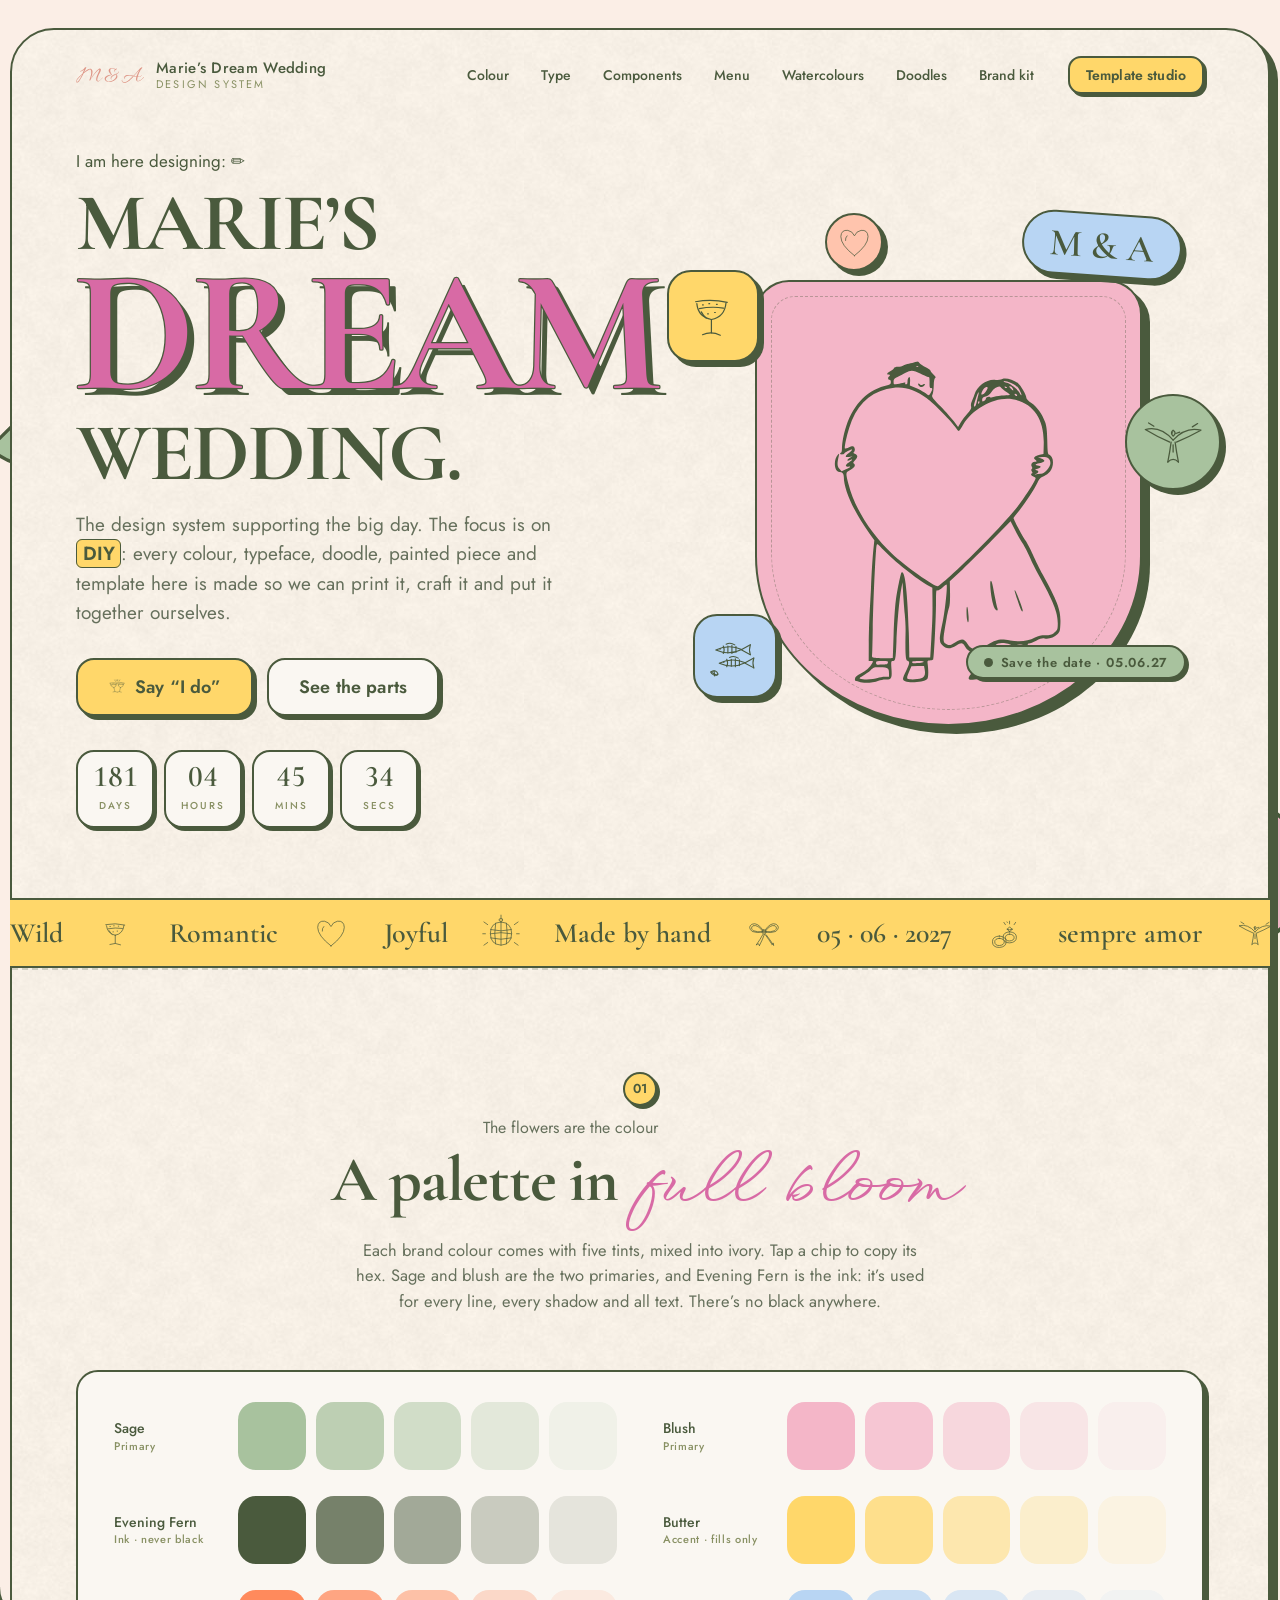
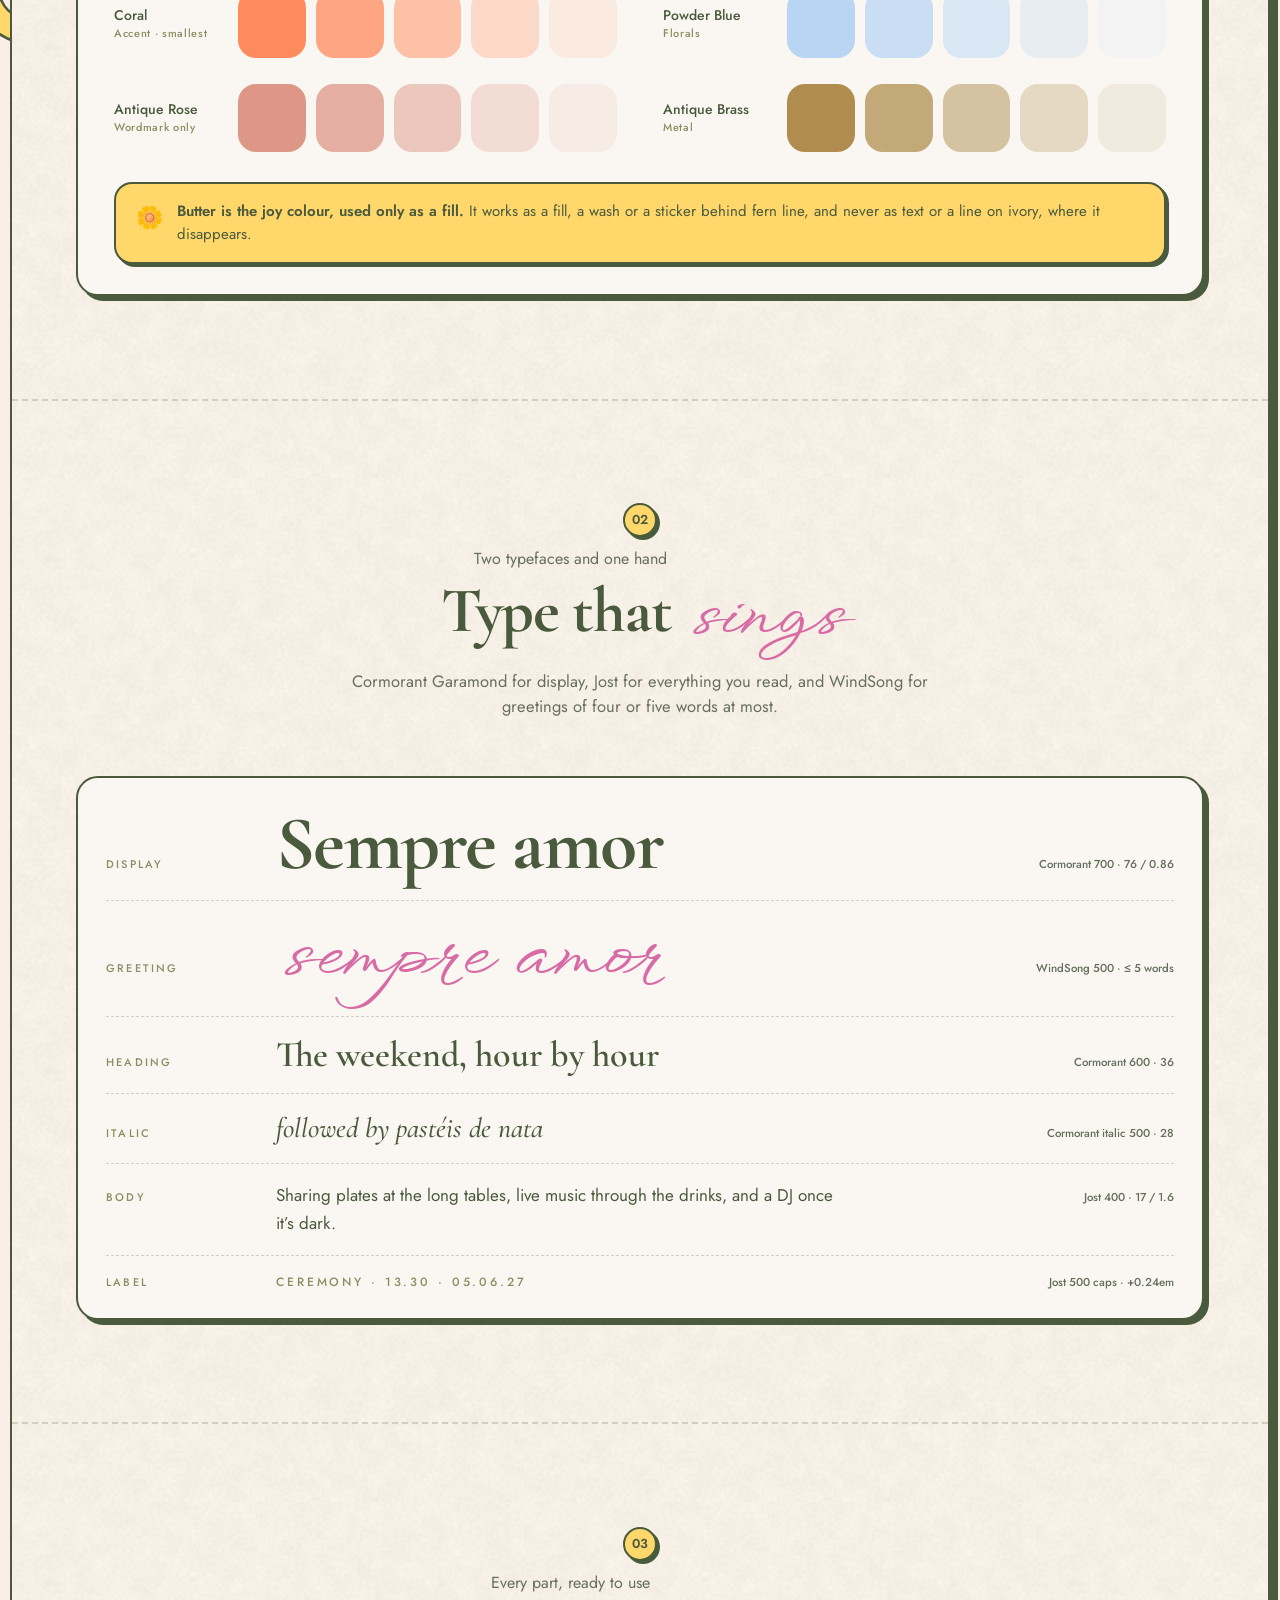
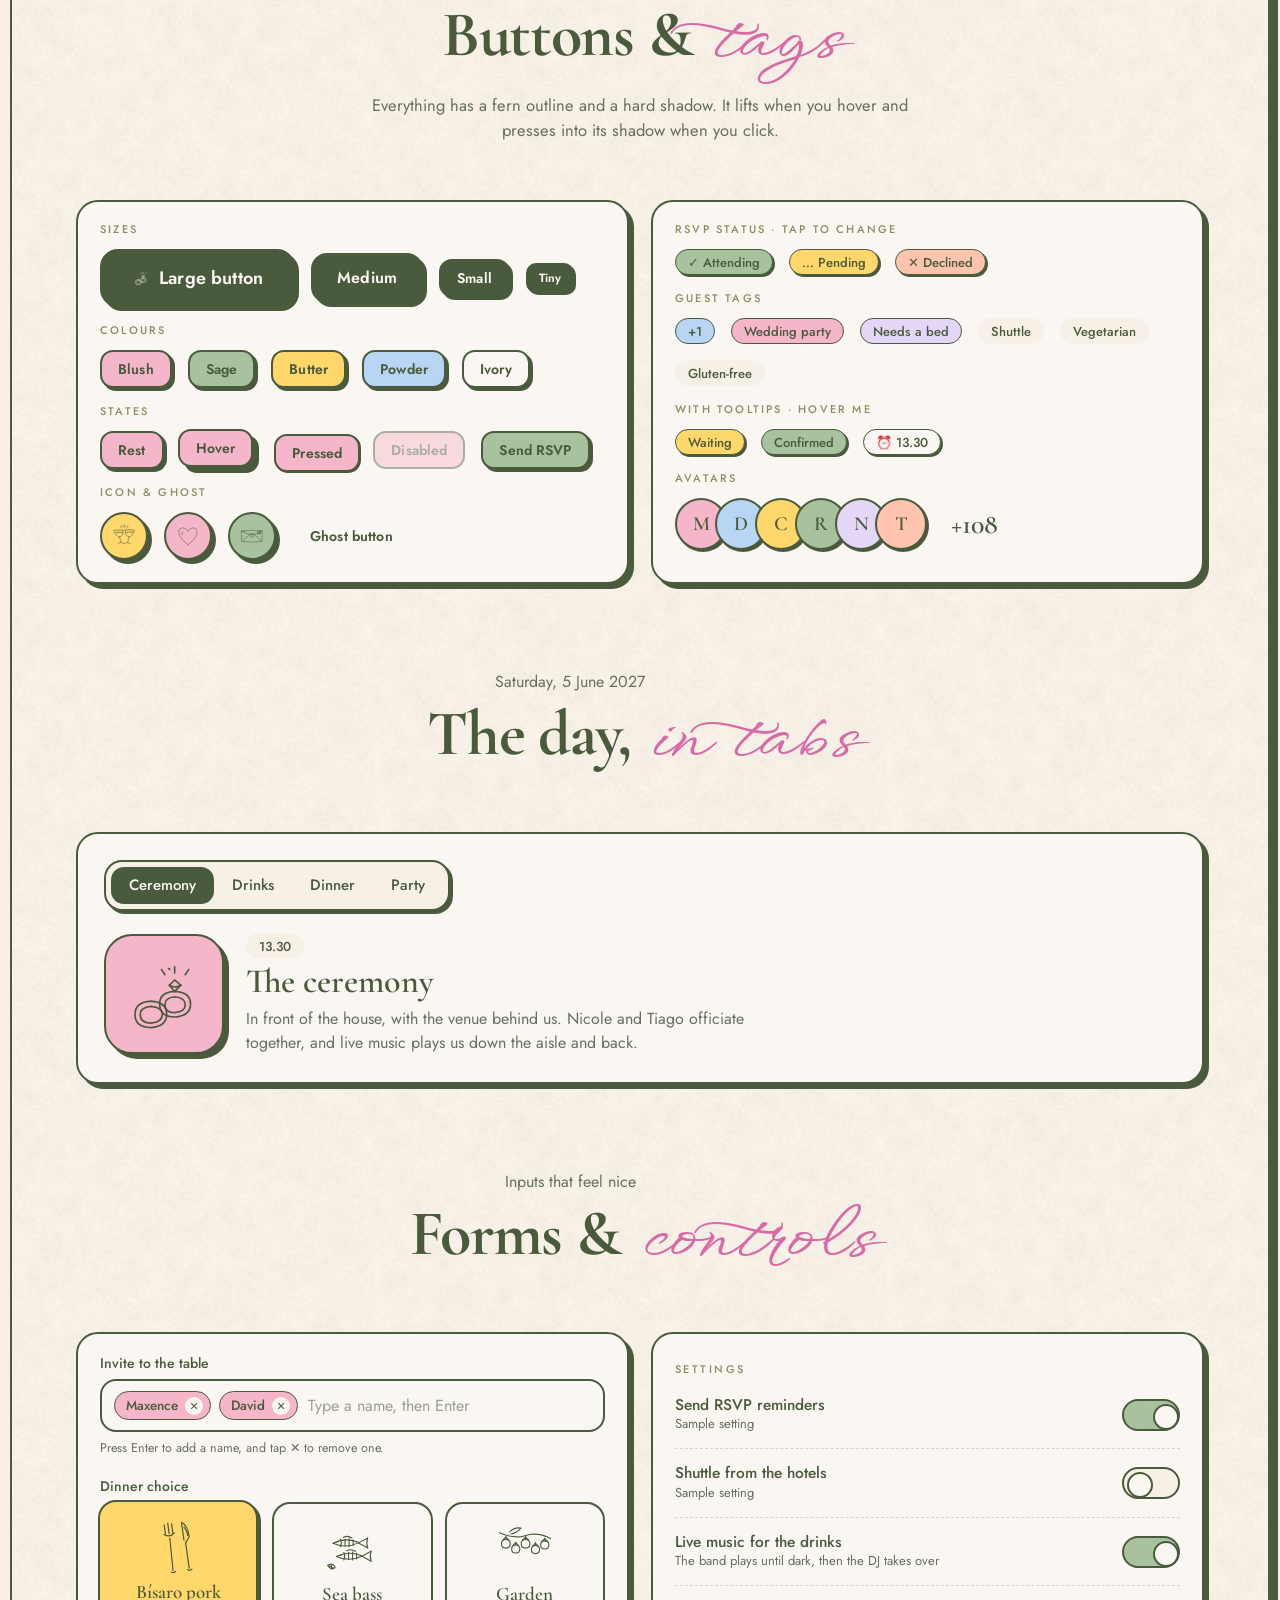
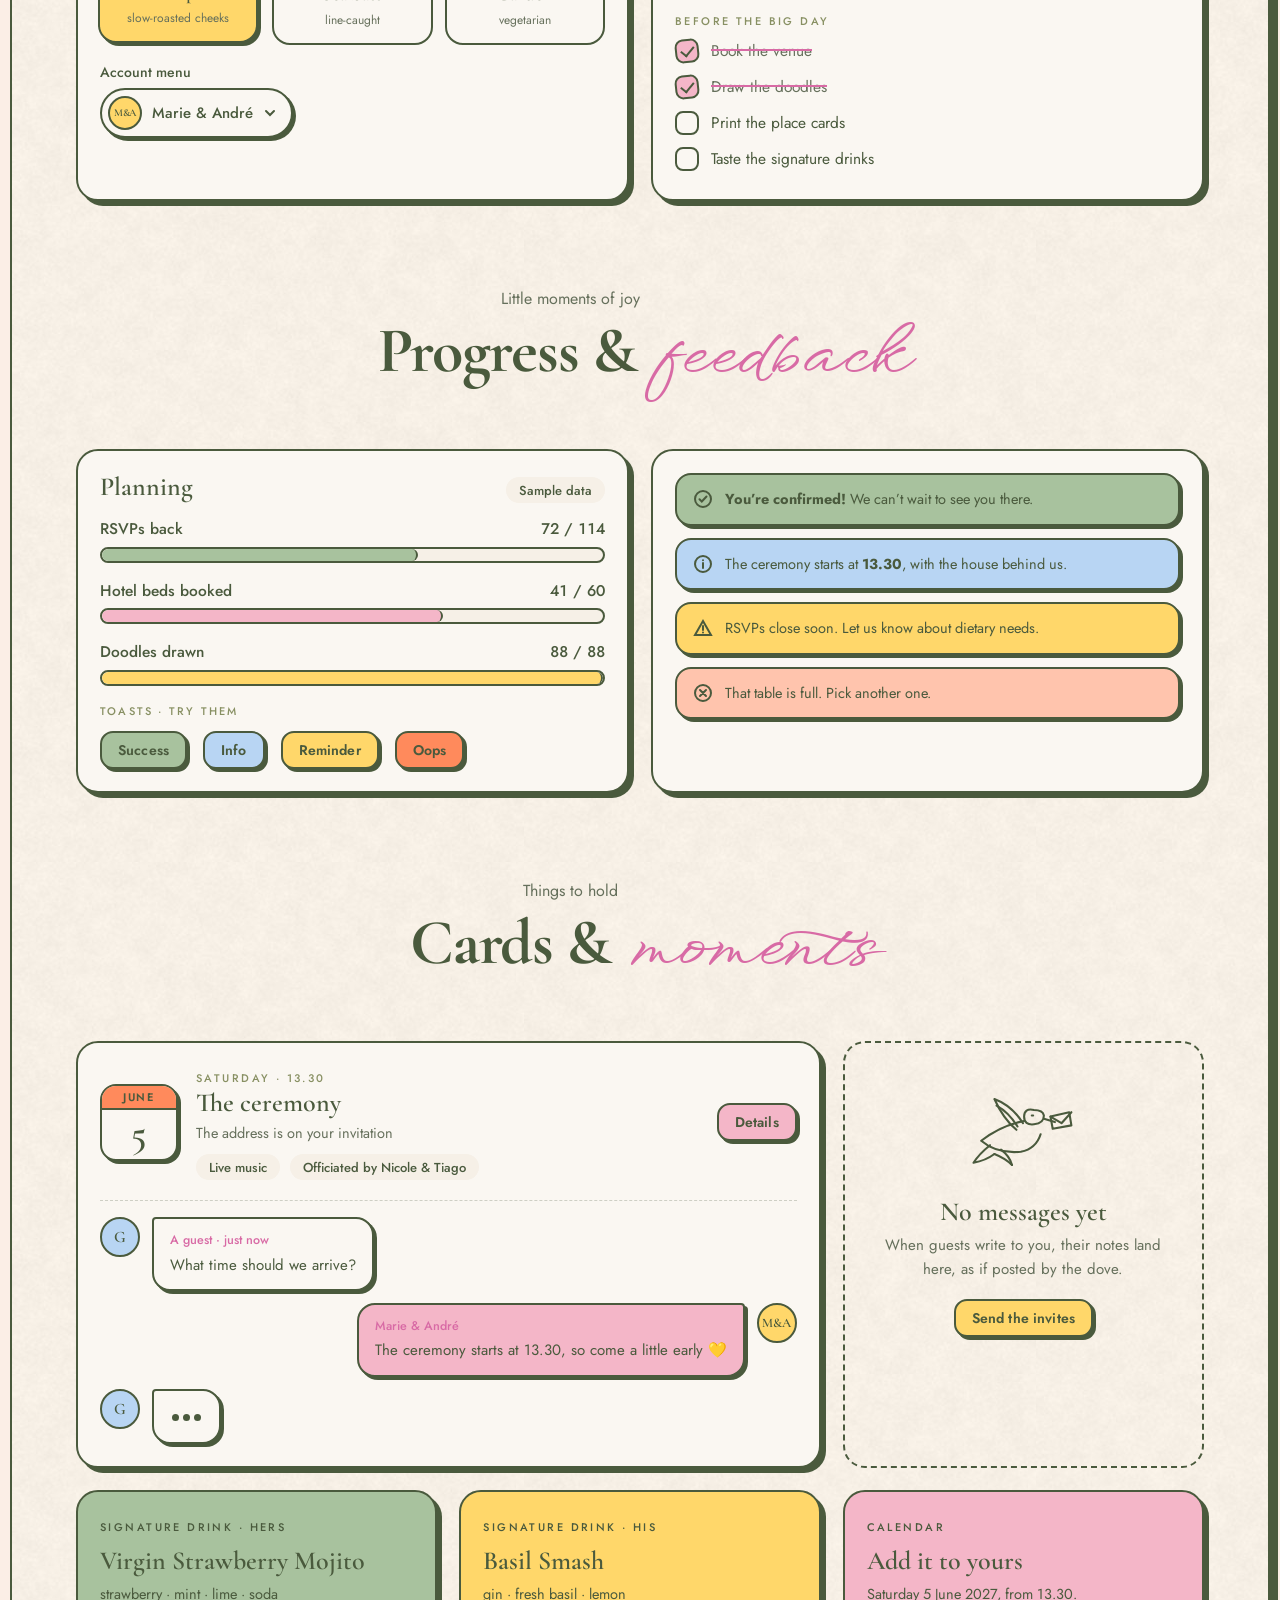
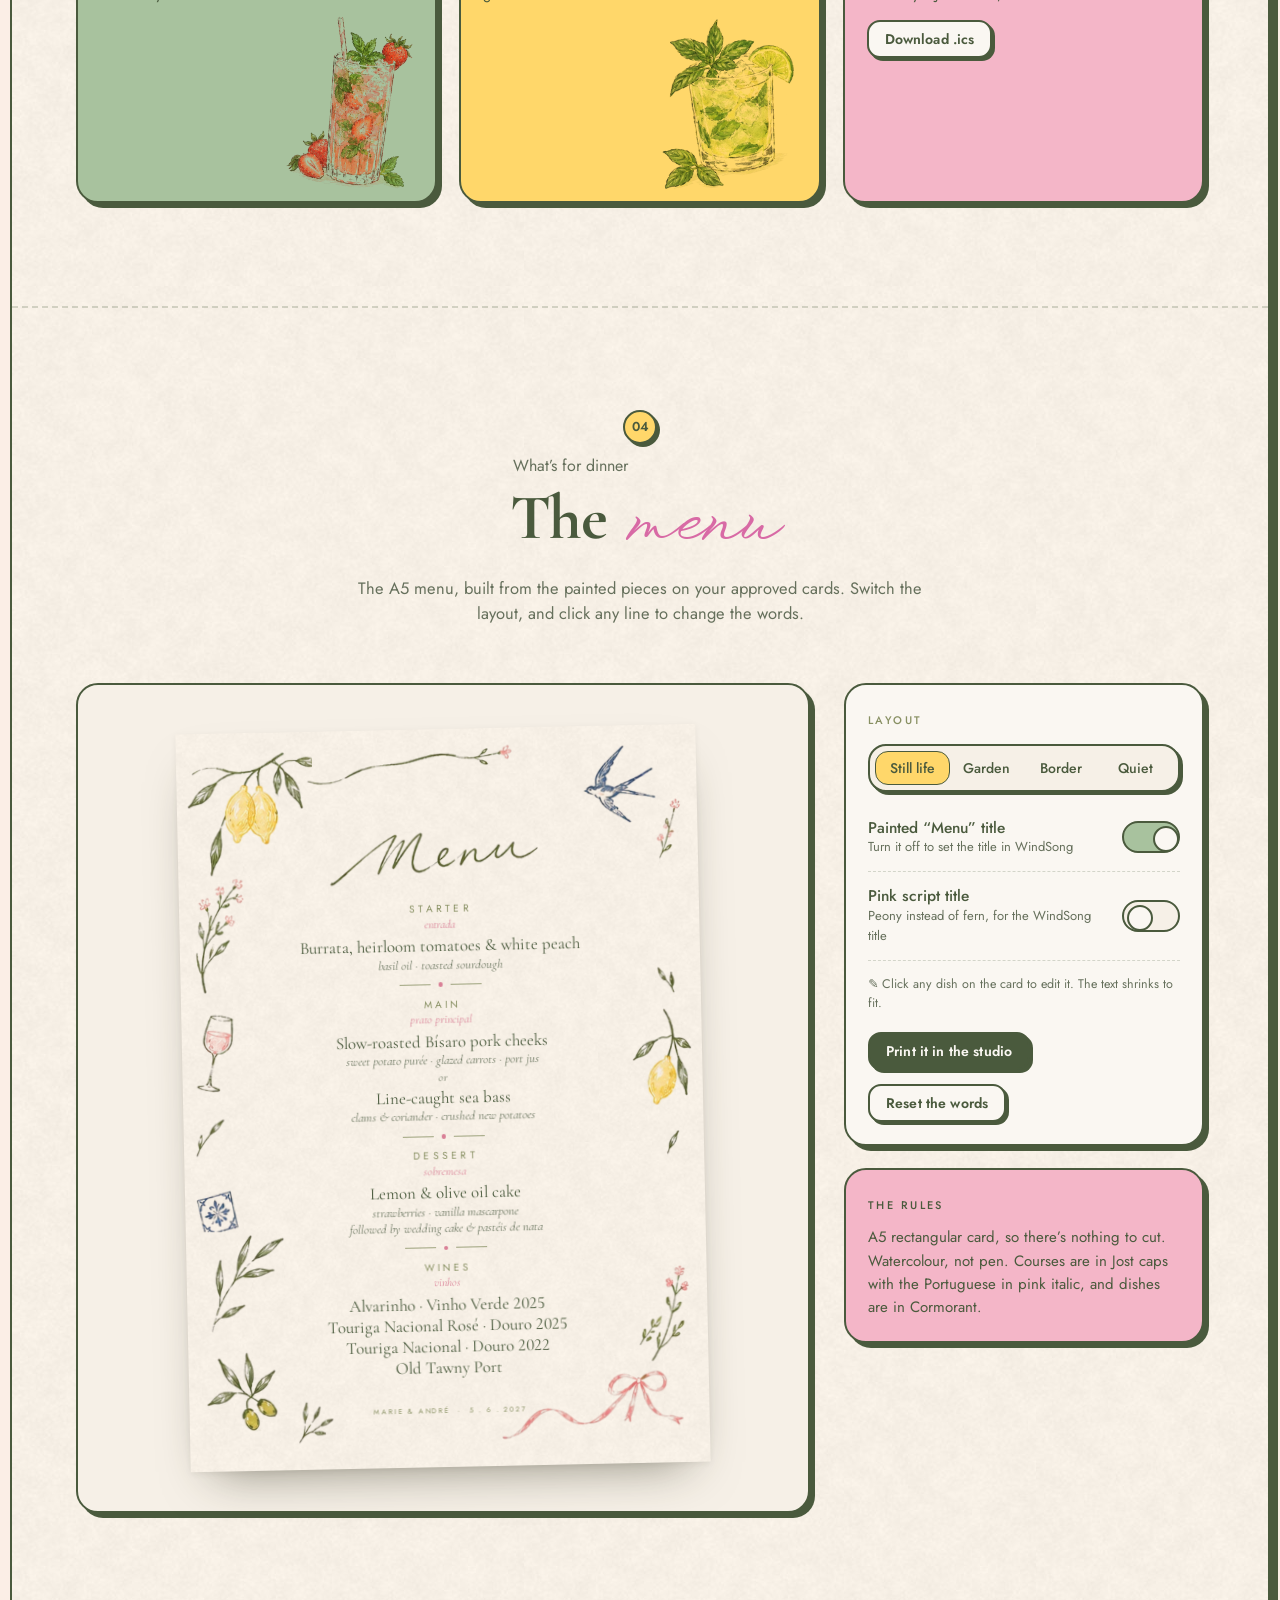
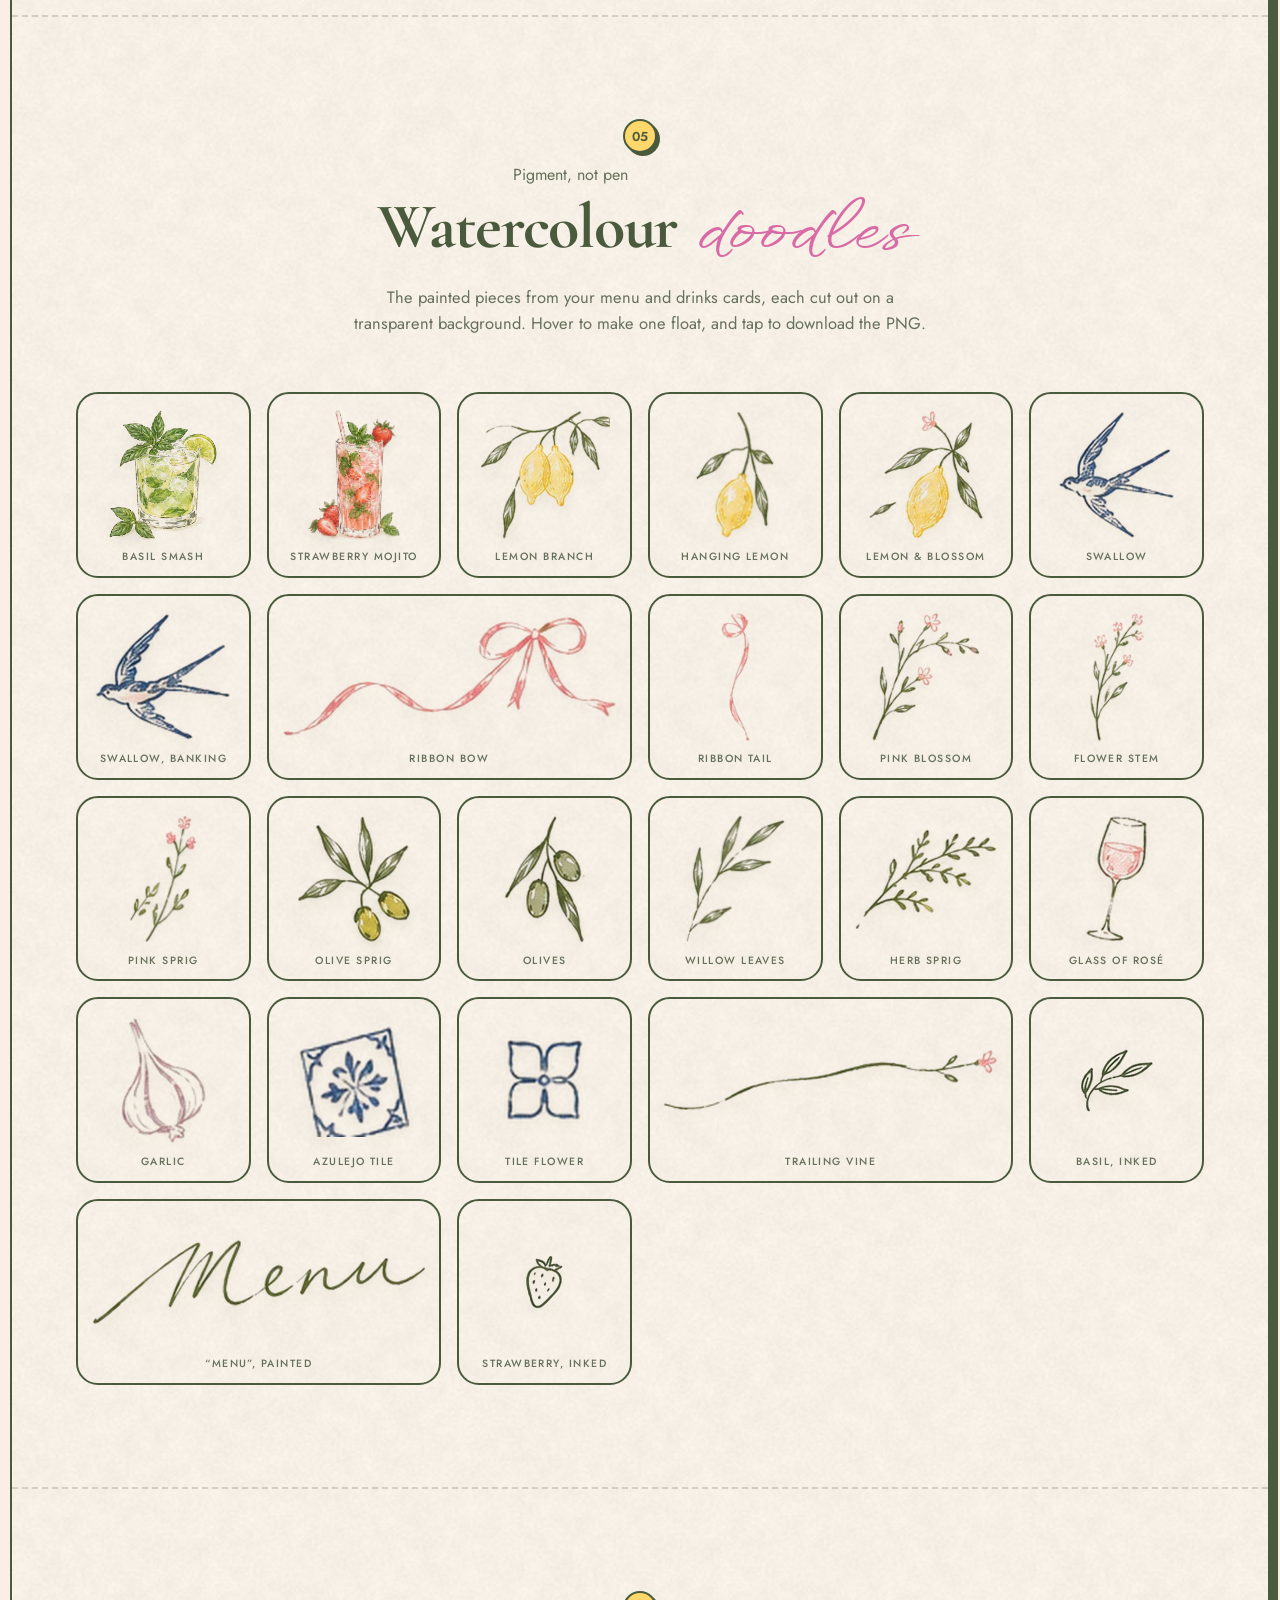
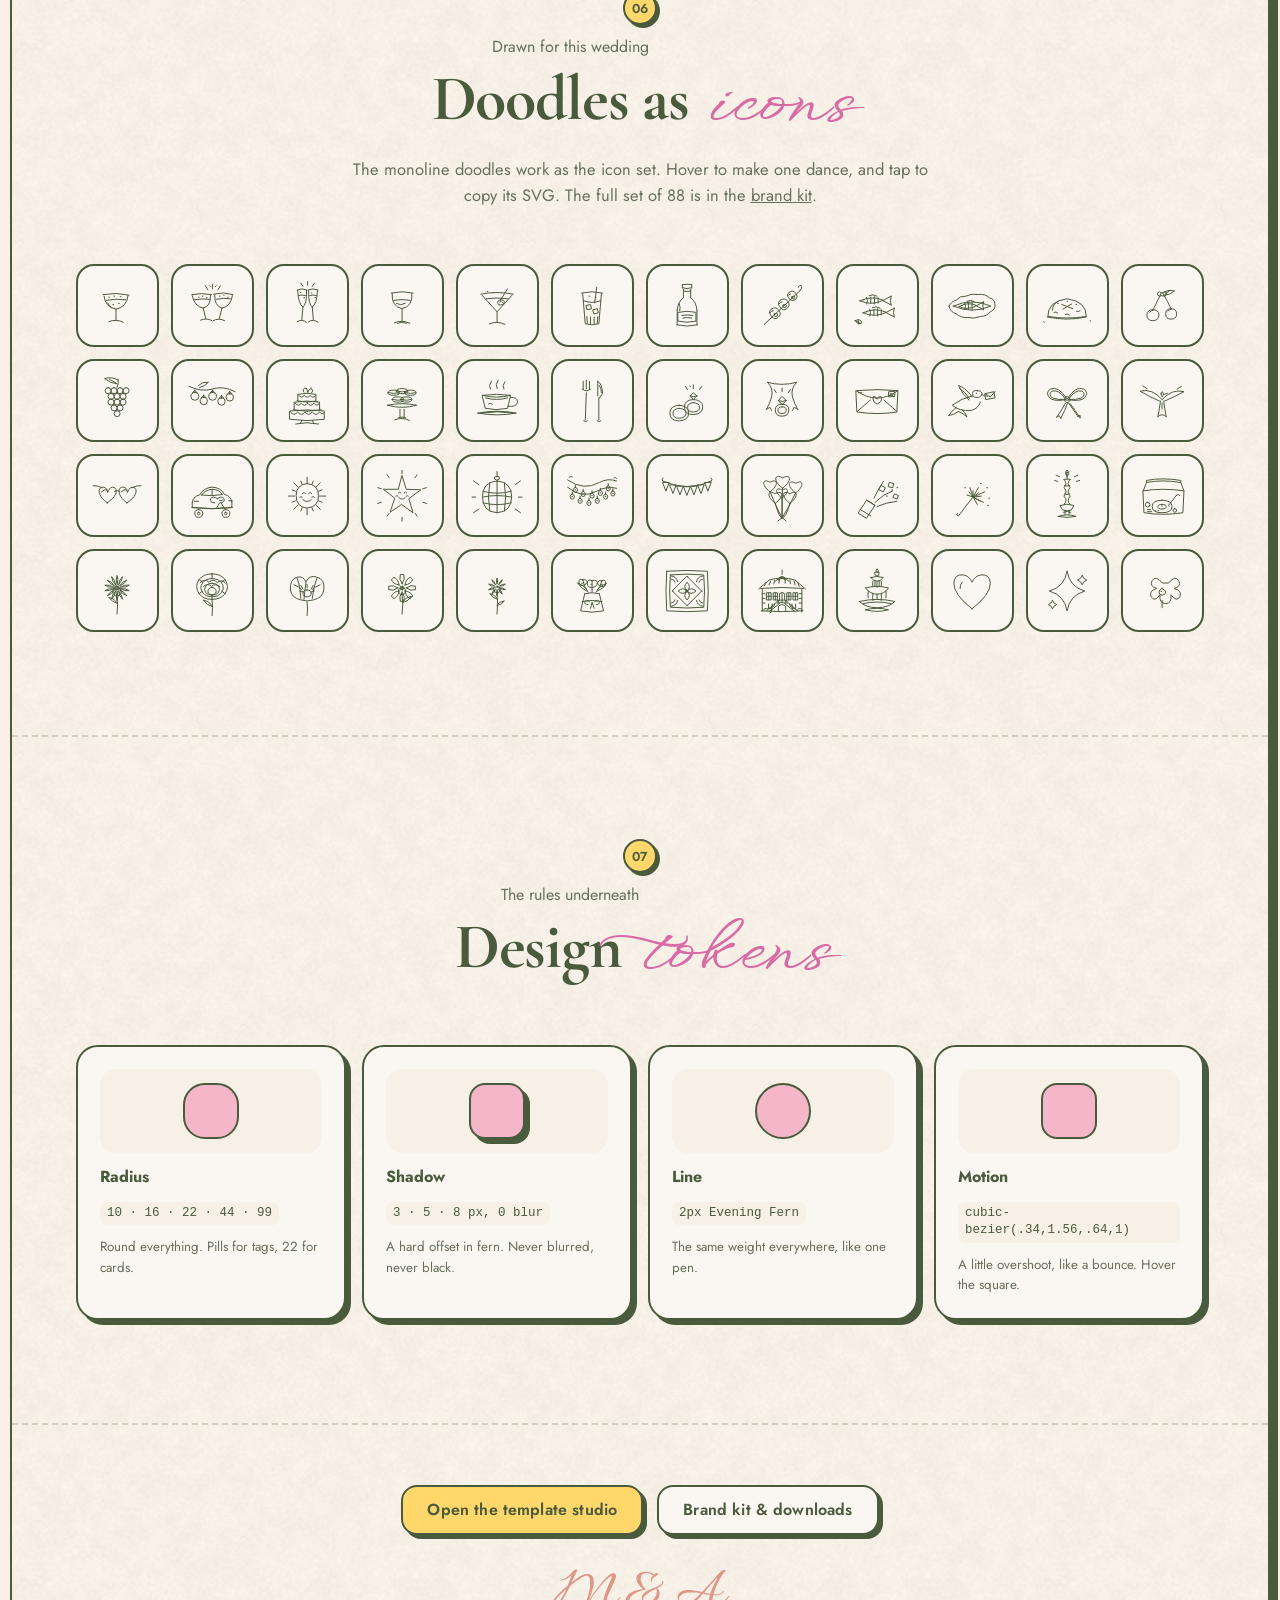
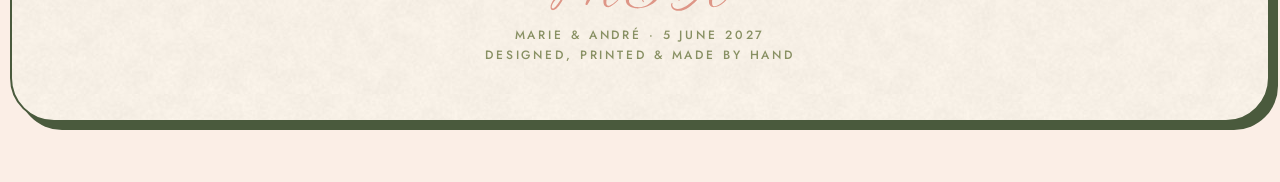
==== commit 436be850: "Hero: 'I am here designing' with a giant DREAM; DIY focus; venue details off the home page Co-Author" ====
--- a/index.html
+++ b/index.html
@@ -4,7 +4,7 @@
 <meta charset="utf-8">
 <meta name="viewport" content="width=device-width,initial-scale=1">
 <title>Marie’s Dream Wedding</title>
-<meta name="description" content="Marie’s Dream Wedding: the design system for Marie &amp; André’s wedding, 5 June 2027, Casa Vila Verde. Colour, type, buttons, tags, forms, cards and doodles, all interactive.">
+<meta name="description" content="Marie’s Dream Wedding: the design system for Marie &amp; André’s DIY wedding, 5 June 2027. Colour, type, buttons, tags, forms, cards and doodles, all interactive.">
 <meta name="theme-color" content="#FBEEE6">
 <link rel="icon" href="assets/favicon.svg" type="image/svg+xml">
 <link rel="preconnect" href="https://fonts.googleapis.com">
@@ -32,9 +32,9 @@
   <!-- ======================= HERO ======================= -->
   <div class="hero in" id="top">
     <div style="position:relative;z-index:2">
-      <p class="hello">Hi, we’re Marie &amp; André <span class="wave">👋</span></p>
-      <h1 class="big"><span class="line"><span>Marie’s</span></span><span class="line"><span class="hand">dream</span></span><span class="line"><span>wedding.</span></span></h1>
-      <p class="lead">The design system for 5 June 2027 at Casa Vila Verde: every colour, typeface, button, tag and doodle we use, in one place. It’s wild, romantic and joyful, and it’s meant to be played with.</p>
+      <p class="hello">I am here designing: <span class="wave">✏️</span></p>
+      <h1 class="big"><span class="line"><span>Marie’s</span></span><span class="line dreamline"><span class="dream">DREAM</span></span><span class="line"><span>wedding.</span></span></h1>
+      <p class="lead">The design system supporting the big day. The focus is on <b>DIY</b>: every colour, typeface, doodle, painted piece and template here is made so we can print it, craft it and put it together ourselves.</p>
       <div class="cta-row">
         <button class="btn lg butter" id="yes"><span data-dd-i="cheers"></span>Say “I do”</button>
         <a class="btn lg ivory" href="#components">See the parts</a>
@@ -69,12 +69,12 @@
     <div class="sh rv"><div class="num">02</div><p class="ey">Two typefaces and one hand</p><h2>Type that <em>sings</em></h2>
       <p>Cormorant Garamond for display, Jost for everything you read, and WindSong for greetings of four or five words at most.</p></div>
     <div class="card rv" style="padding:10px 28px">
-      <div class="trow"><span class="lab">Display</span><span style="font:700 clamp(40px,6vw,76px)/1 var(--serif);letter-spacing:-.02em">Casa Vila Verde</span><span class="spec">Cormorant 700 · 76 / 0.86</span></div>
+      <div class="trow"><span class="lab">Display</span><span style="font:700 clamp(40px,6vw,76px)/1 var(--serif);letter-spacing:-.02em">Sempre amor</span><span class="spec">Cormorant 700 · 76 / 0.86</span></div>
       <div class="trow"><span class="lab">Greeting</span><span style="font:500 clamp(44px,6vw,72px)/1.1 var(--script);color:var(--peony)">sempre amor</span><span class="spec">WindSong 500 · ≤ 5 words</span></div>
       <div class="trow"><span class="lab">Heading</span><span style="font:600 36px/1.1 var(--serif)">The weekend, hour by hour</span><span class="spec">Cormorant 600 · 36</span></div>
       <div class="trow"><span class="lab">Italic</span><span style="font:500 italic 28px/1.2 var(--serif)">followed by pastéis de nata</span><span class="spec">Cormorant italic 500 · 28</span></div>
       <div class="trow"><span class="lab">Body</span><span style="font:400 17px/1.6 var(--sans);max-width:56ch">Sharing plates at the long tables, live music through the drinks, and a DJ once it’s dark.</span><span class="spec">Jost 400 · 17 / 1.6</span></div>
-      <div class="trow"><span class="lab">Label</span><span style="font:500 12px/1 var(--sans);letter-spacing:.24em;text-transform:uppercase;color:var(--moss)">Ceremony · 13.30 · Lousada</span><span class="spec">Jost 500 caps · +0.24em</span></div>
+      <div class="trow"><span class="lab">Label</span><span style="font:500 12px/1 var(--sans);letter-spacing:.24em;text-transform:uppercase;color:var(--moss)">Ceremony · 13.30 · 05.06.27</span><span class="spec">Jost 500 caps · +0.24em</span></div>
     </div>
   </div></section>
 
@@ -158,7 +158,7 @@
           <button class="btn sm sage" data-toast="ok">Success</button><button class="btn sm powder" data-toast="info">Info</button><button class="btn sm butter" data-toast="warn">Reminder</button><button class="btn sm coral" data-toast="err">Oops</button></div>
       </div>
       <div class="card rv">
-        <div class="alert ok"><svg viewBox="0 0 20 20" fill="none" stroke="currentColor" stroke-width="2" stroke-linecap="round"><circle cx="10" cy="10" r="8"/><path d="M6.5 10.3l2.3 2.2 4.7-5"/></svg><div><b>You’re confirmed!</b> We can’t wait to see you in Lousada.</div></div>
+        <div class="alert ok"><svg viewBox="0 0 20 20" fill="none" stroke="currentColor" stroke-width="2" stroke-linecap="round"><circle cx="10" cy="10" r="8"/><path d="M6.5 10.3l2.3 2.2 4.7-5"/></svg><div><b>You’re confirmed!</b> We can’t wait to see you there.</div></div>
         <div class="alert info"><svg viewBox="0 0 20 20" fill="none" stroke="currentColor" stroke-width="2" stroke-linecap="round"><circle cx="10" cy="10" r="8"/><path d="M10 9v5M10 6.2v.1"/></svg><div>The ceremony starts at <b>13.30</b>, with the house behind us.</div></div>
         <div class="alert warn"><svg viewBox="0 0 20 20" fill="none" stroke="currentColor" stroke-width="2" stroke-linecap="round"><path d="M10 3l8 14H2z"/><path d="M10 8v4M10 14.5v.1"/></svg><div>RSVPs close soon. Let us know about dietary needs.</div></div>
         <div class="alert err" style="margin:0"><svg viewBox="0 0 20 20" fill="none" stroke="currentColor" stroke-width="2" stroke-linecap="round"><circle cx="10" cy="10" r="8"/><path d="M7 7l6 6M13 7l-6 6"/></svg><div>That table is full. Pick another one.</div></div>
@@ -170,9 +170,9 @@
     <div class="grid g3">
       <div class="card lift rv span2">
         <div class="event"><div class="datebox"><span>June</span><b>5</b></div>
-          <div><span class="k">Saturday · 13.30</span><h3>The ceremony</h3><div class="meta">Casa Vila Verde · R. de Vila Verde 150, Lousada</div>
+          <div><span class="k">Saturday · 13.30</span><h3>The ceremony</h3><div class="meta">The address is on your invitation</div>
             <div class="tags" style="margin-top:10px"><span class="pill flat">Live music</span><span class="pill flat">Officiated by Nicole &amp; Tiago</span></div></div>
-          <div class="end"><a class="btn sm blush" href="https://www.google.com/maps/search/?api=1&query=Casa+Vila+Verde+Lousada" target="_blank" rel="noopener">Directions</a></div></div>
+          <div class="end"><button class="btn sm blush" data-toast="info">Details</button></div></div>
         <div style="border-top:1.5px dashed rgba(74,90,61,.25);margin:20px 0 16px"></div>
         <div class="bubble"><span class="av" style="background:var(--powder)">G</span><div class="msg"><small>A guest · just now</small>What time should we arrive?</div></div>
         <div class="bubble me" style="margin-top:12px"><span class="av" style="background:var(--butter);font-size:13px">M&amp;A</span><div class="msg"><small>Marie &amp; André</small>The ceremony starts at 13.30, so come a little early 💛</div></div>
@@ -181,7 +181,7 @@
       <div class="card empty rv"><div class="art" data-dd="dove-letter"></div><h3>No messages yet</h3><p>When guests write to you, their notes land here, as if posted by the dove.</p><button class="btn sm butter" data-toast="info">Send the invites</button></div>
       <div class="card lift rv" style="background:var(--sage)"><span class="k" style="color:var(--fern)">Signature drink · hers</span><h3 style="margin-top:8px">Virgin Strawberry Mojito</h3><p style="margin:8px 0 0;font-size:14.5px">strawberry · mint · lime · soda</p><img src="assets/painted/strawberry-mojito.png" alt="" style="width:120px;margin:12px 0 -8px auto;transform:rotate(6deg)"></div>
       <div class="card lift rv" style="background:var(--butter)"><span class="k" style="color:var(--fern)">Signature drink · his</span><h3 style="margin-top:8px">Basil Smash</h3><p style="margin:8px 0 0;font-size:14.5px">gin · fresh basil · lemon</p><img src="assets/painted/basil-smash.png" alt="" style="width:140px;margin:12px 0 -8px auto;transform:rotate(-5deg)"></div>
-      <div class="card lift rv" style="background:var(--blush)"><span class="k" style="color:var(--fern)">Calendar</span><h3 style="margin-top:8px">Add it to yours</h3><p style="margin:8px 0 14px;font-size:14.5px">Saturday 5 June 2027, from 13.30, at Casa Vila Verde.</p><button class="btn sm ivory" id="ics">Download .ics</button></div>
+      <div class="card lift rv" style="background:var(--blush)"><span class="k" style="color:var(--fern)">Calendar</span><h3 style="margin-top:8px">Add it to yours</h3><p style="margin:8px 0 14px;font-size:14.5px">Saturday 5 June 2027, from 13.30.</p><button class="btn sm ivory" id="ics">Download .ics</button></div>
     </div>
   </div></section>
 
@@ -235,7 +235,7 @@
   <footer class="foot in">
     <div class="cta-row"><a class="btn butter" href="studio.html">Open the template studio</a><a class="btn ivory" href="kit.html">Brand kit &amp; downloads</a></div>
     <div class="mk" data-logo></div>
-    <p>Marie &amp; André · 5 June 2027<br>Casa Vila Verde · Lousada · Portugal</p>
+    <p>Marie &amp; André · 5 June 2027<br>Designed, printed &amp; made by hand</p>
   </footer>
 </div>
 
--- a/assets/system.css
+++ b/assets/system.css
@@ -383,3 +383,14 @@
 .paint.wide{grid-column:span 2}
 #mTabs button{flex:1;padding:10px 6px;font-size:14px}
 .paints{grid-auto-flow:dense}
+
+/* hero: DREAM, really big */
+h1.big{font-size:clamp(46px,6.4vw,88px)}
+h1.big .dreamline{margin:.02em 0 .04em -.04em;overflow:visible}
+h1.big .dream{display:inline-block;font:700 clamp(84px,13.6vw,190px)/.84 var(--serif);letter-spacing:-.035em;color:var(--peony);
+  -webkit-text-stroke:2.5px var(--fern);paint-order:stroke fill;text-shadow:7px 7px 0 var(--fern);transform:translateY(105%) rotate(-2deg)}
+h1.big .line:nth-child(2)>span.dream{animation:rise .9s var(--ease) .12s forwards,dreamy 5s ease-in-out 1.2s infinite}
+@keyframes dreamy{0%,100%{transform:rotate(-2deg)}50%{transform:rotate(1deg) translateY(-6px);text-shadow:10px 11px 0 var(--fern)}}
+.lead b{color:var(--fern);font-weight:600;background:var(--butter);padding:0 .3em;border-radius:6px;border:1.5px solid var(--fern)}
+@media(max-width:560px){h1.big .dream{-webkit-text-stroke:1.8px var(--fern);text-shadow:4px 4px 0 var(--fern)}}
+h1.big .dreamline{margin-bottom:.14em}
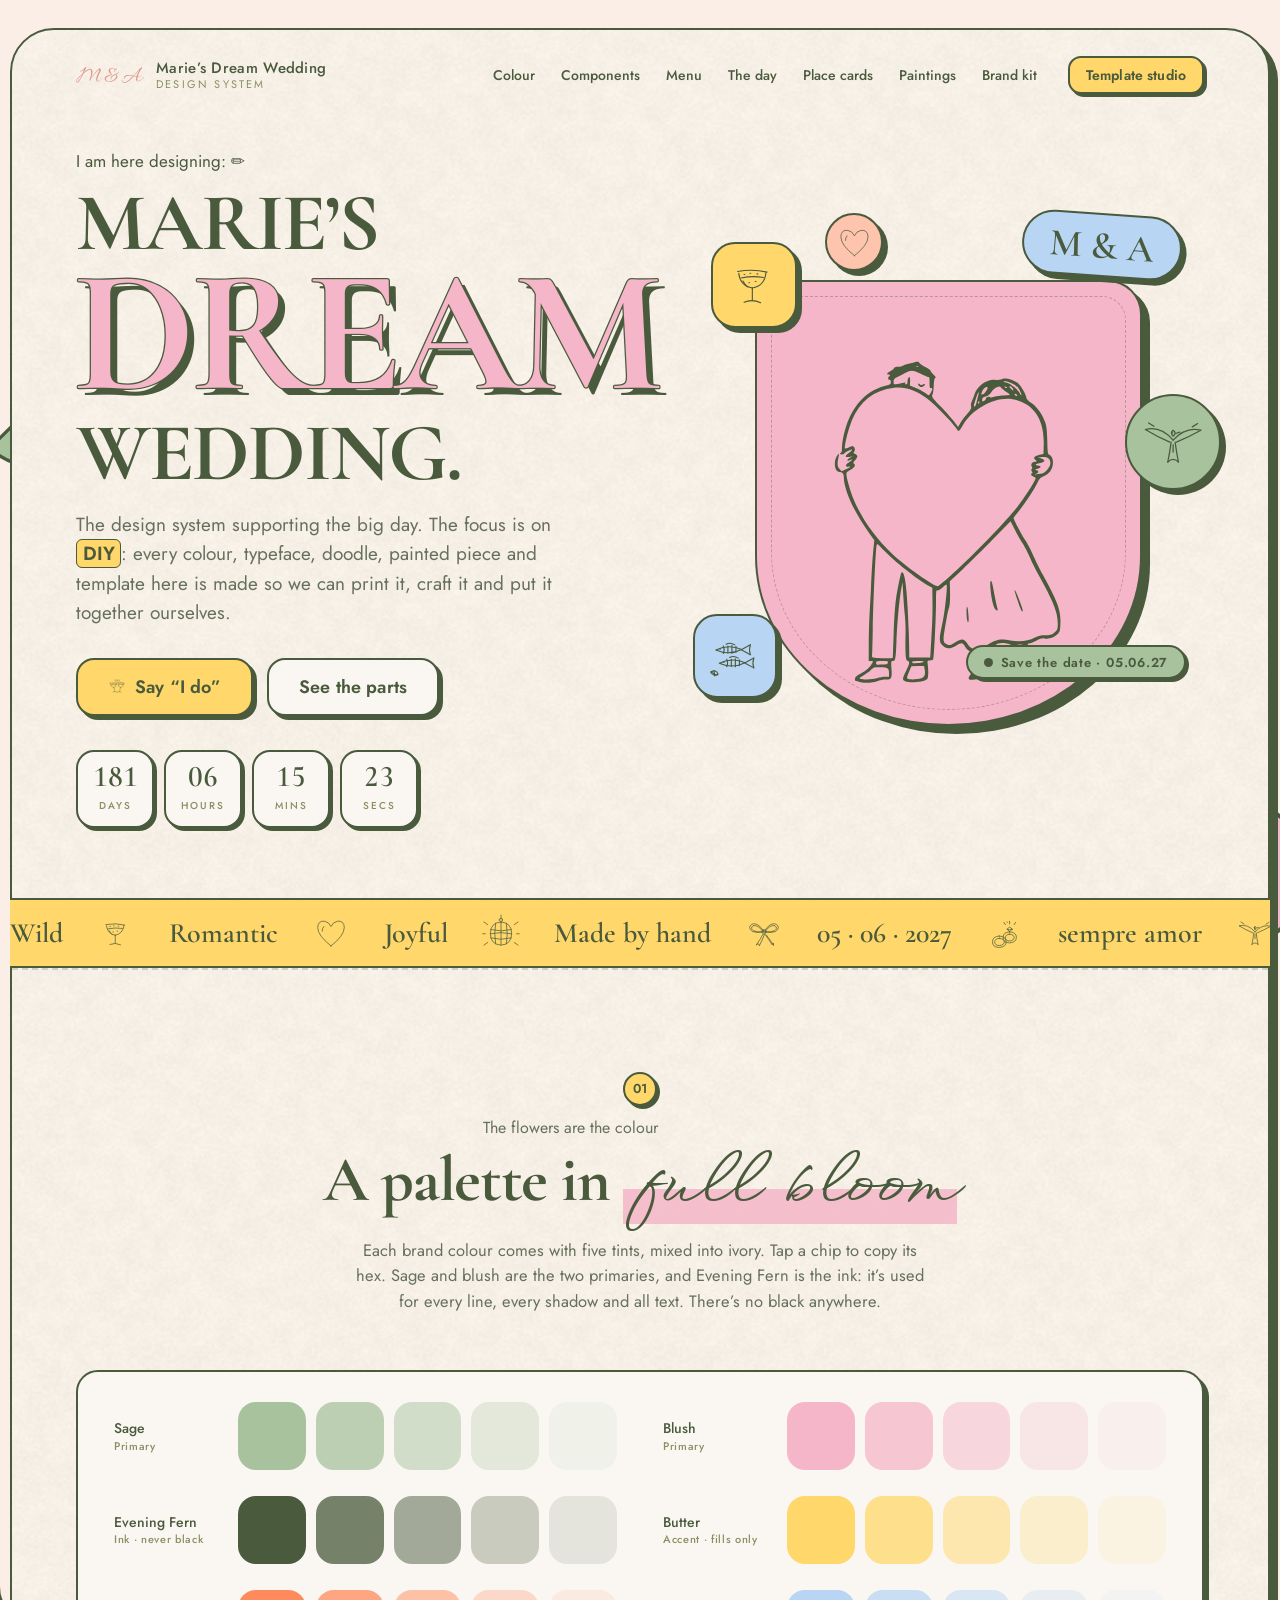
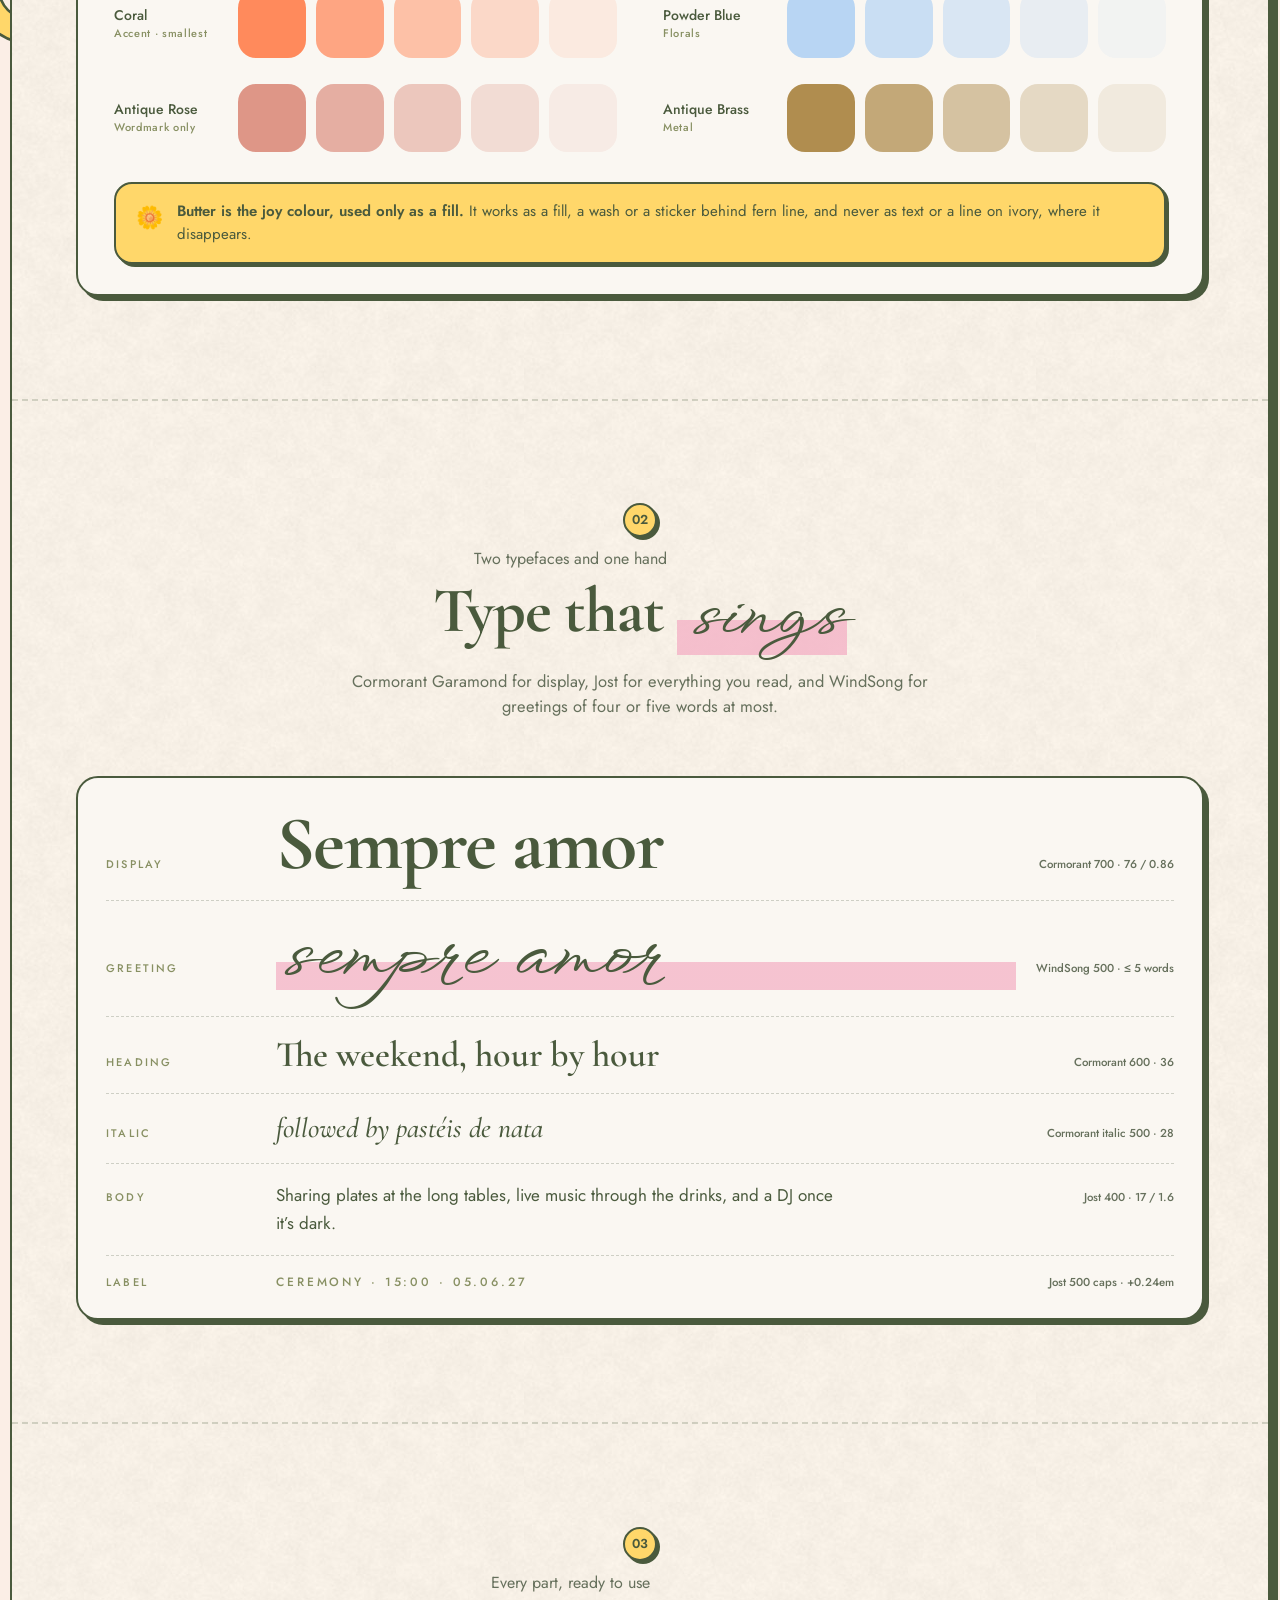
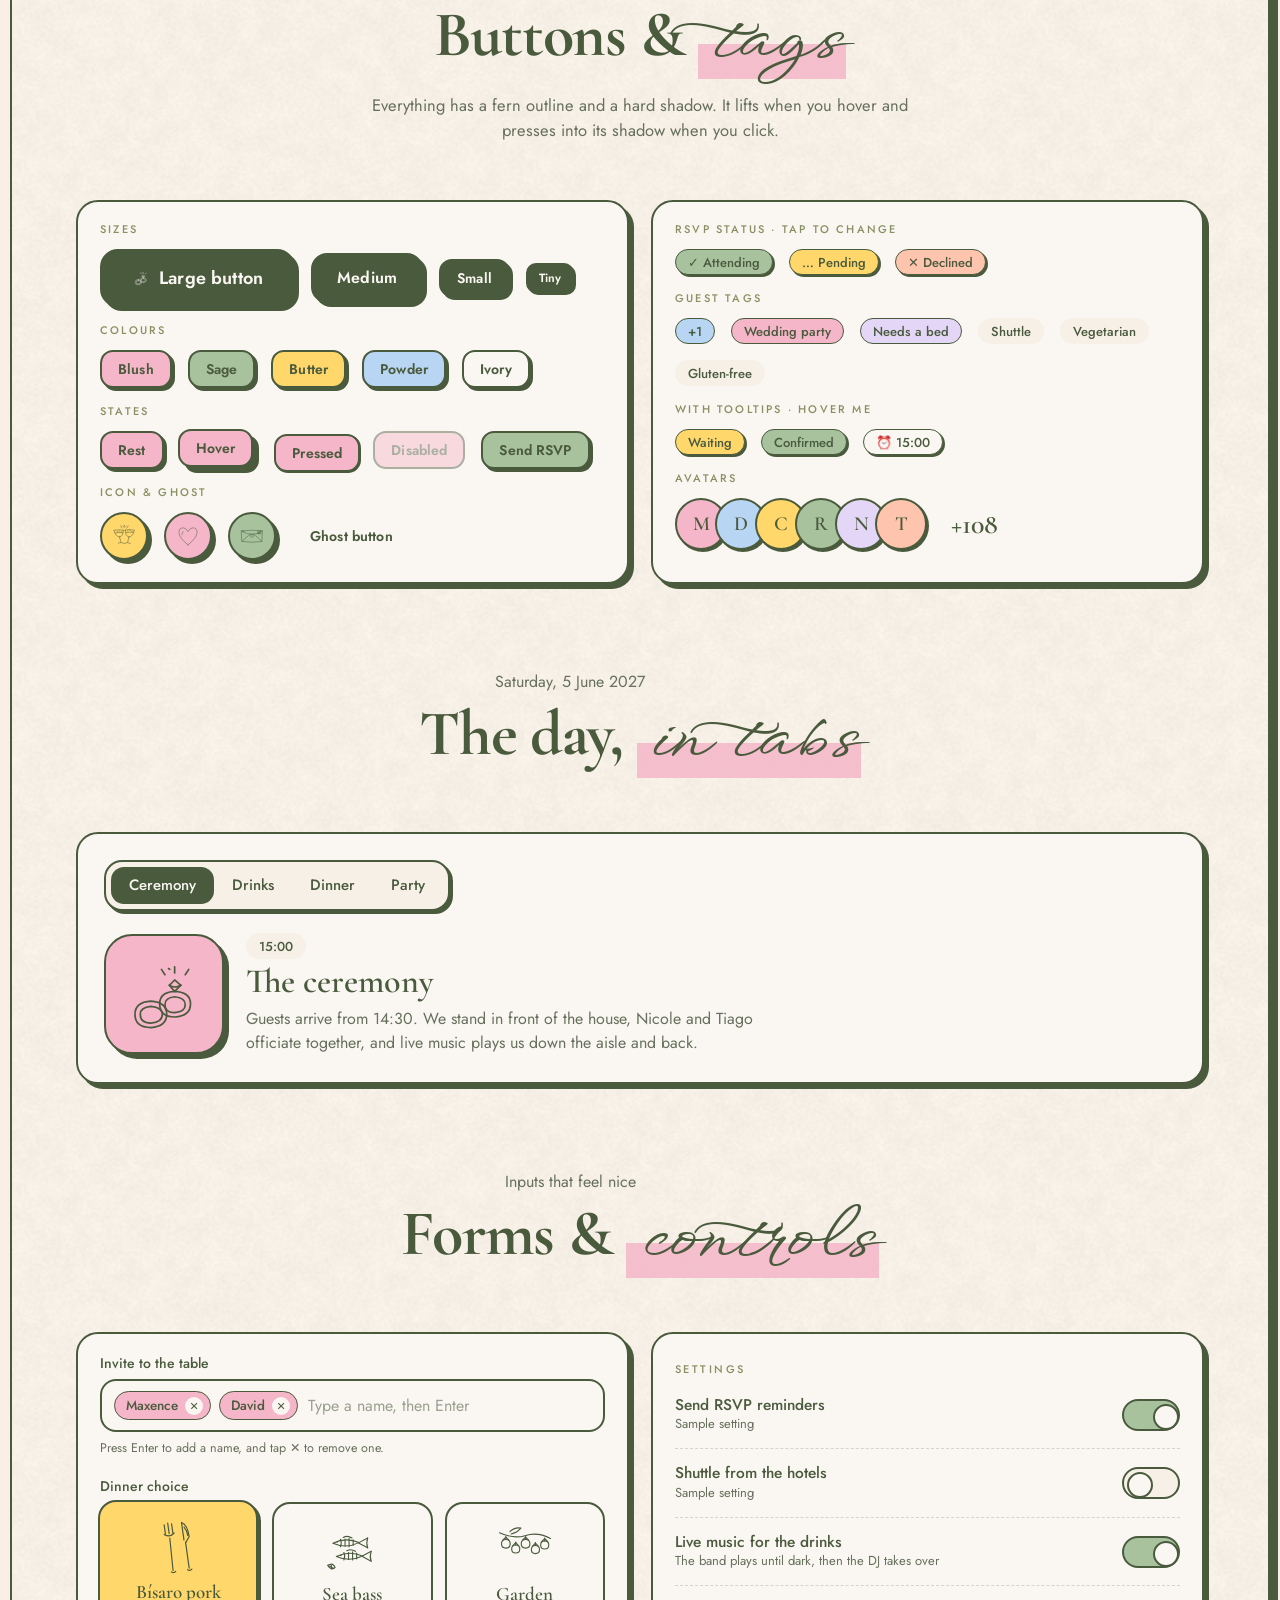
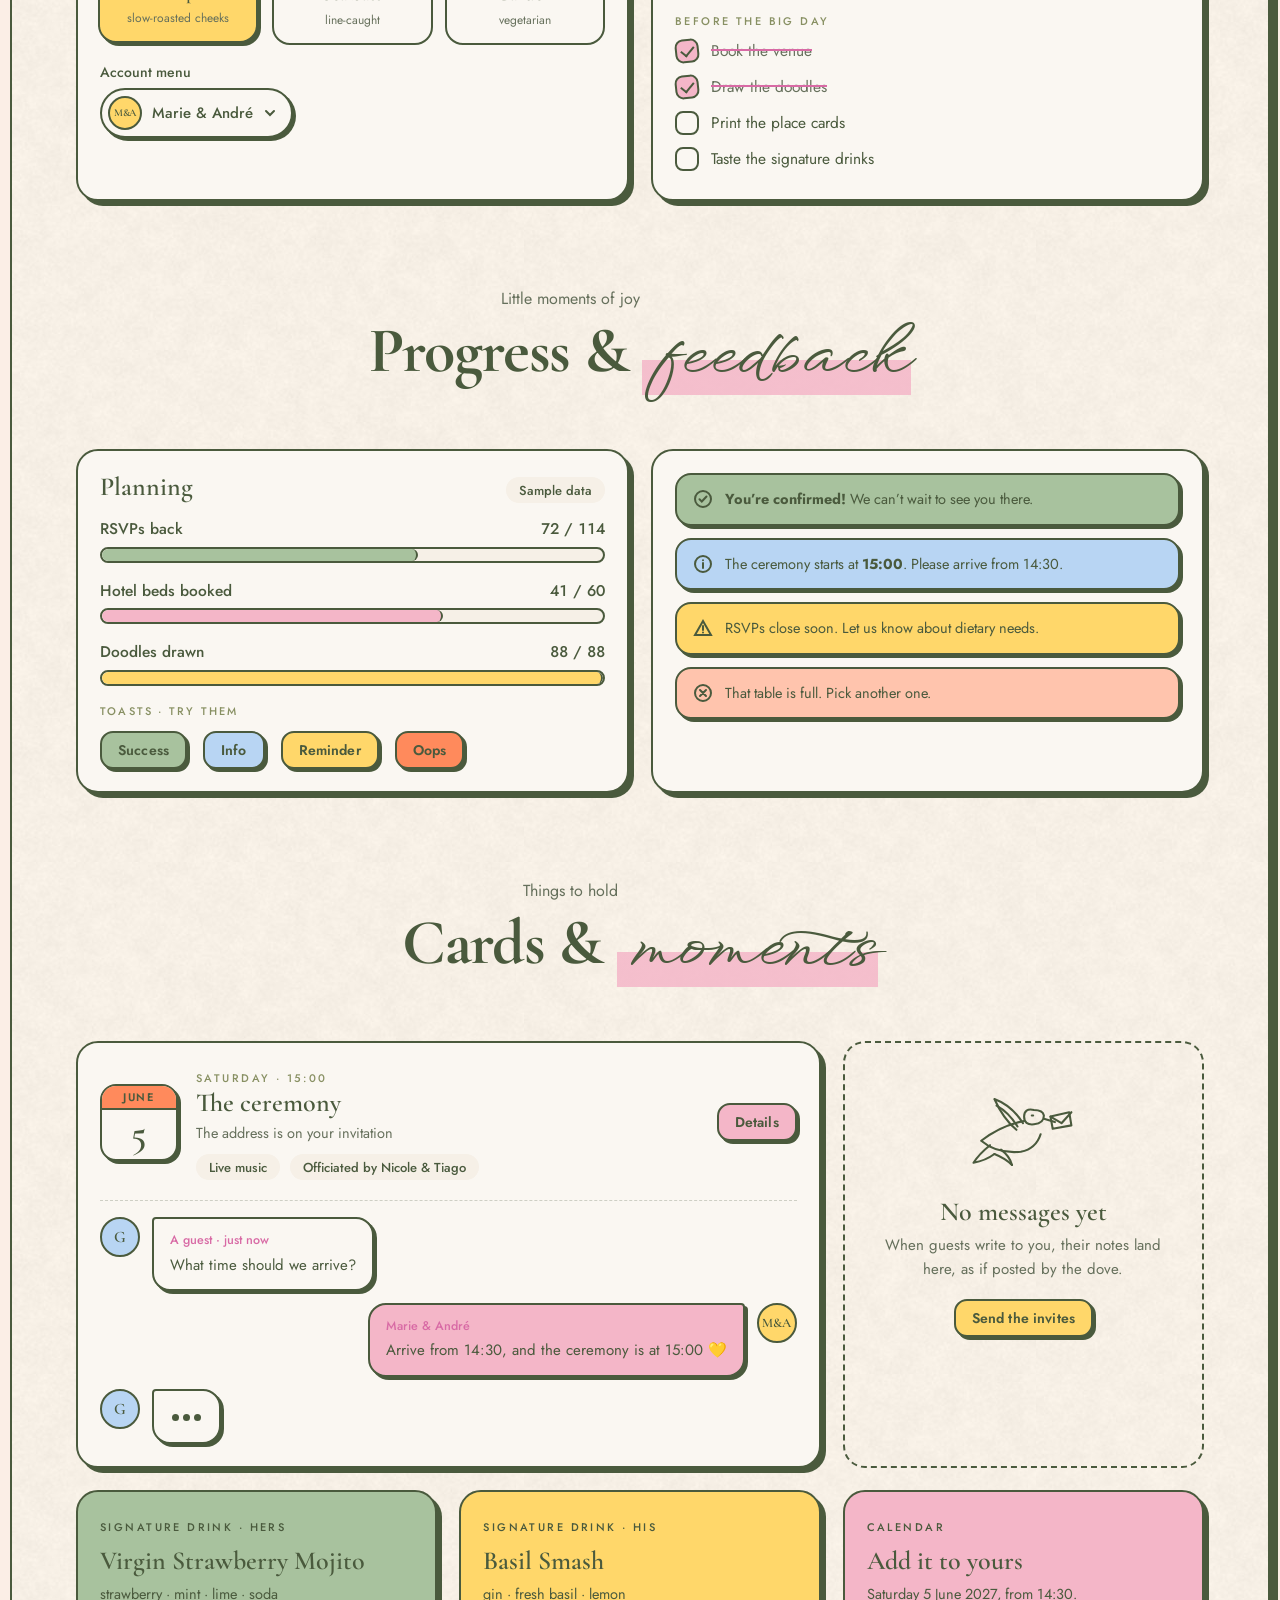
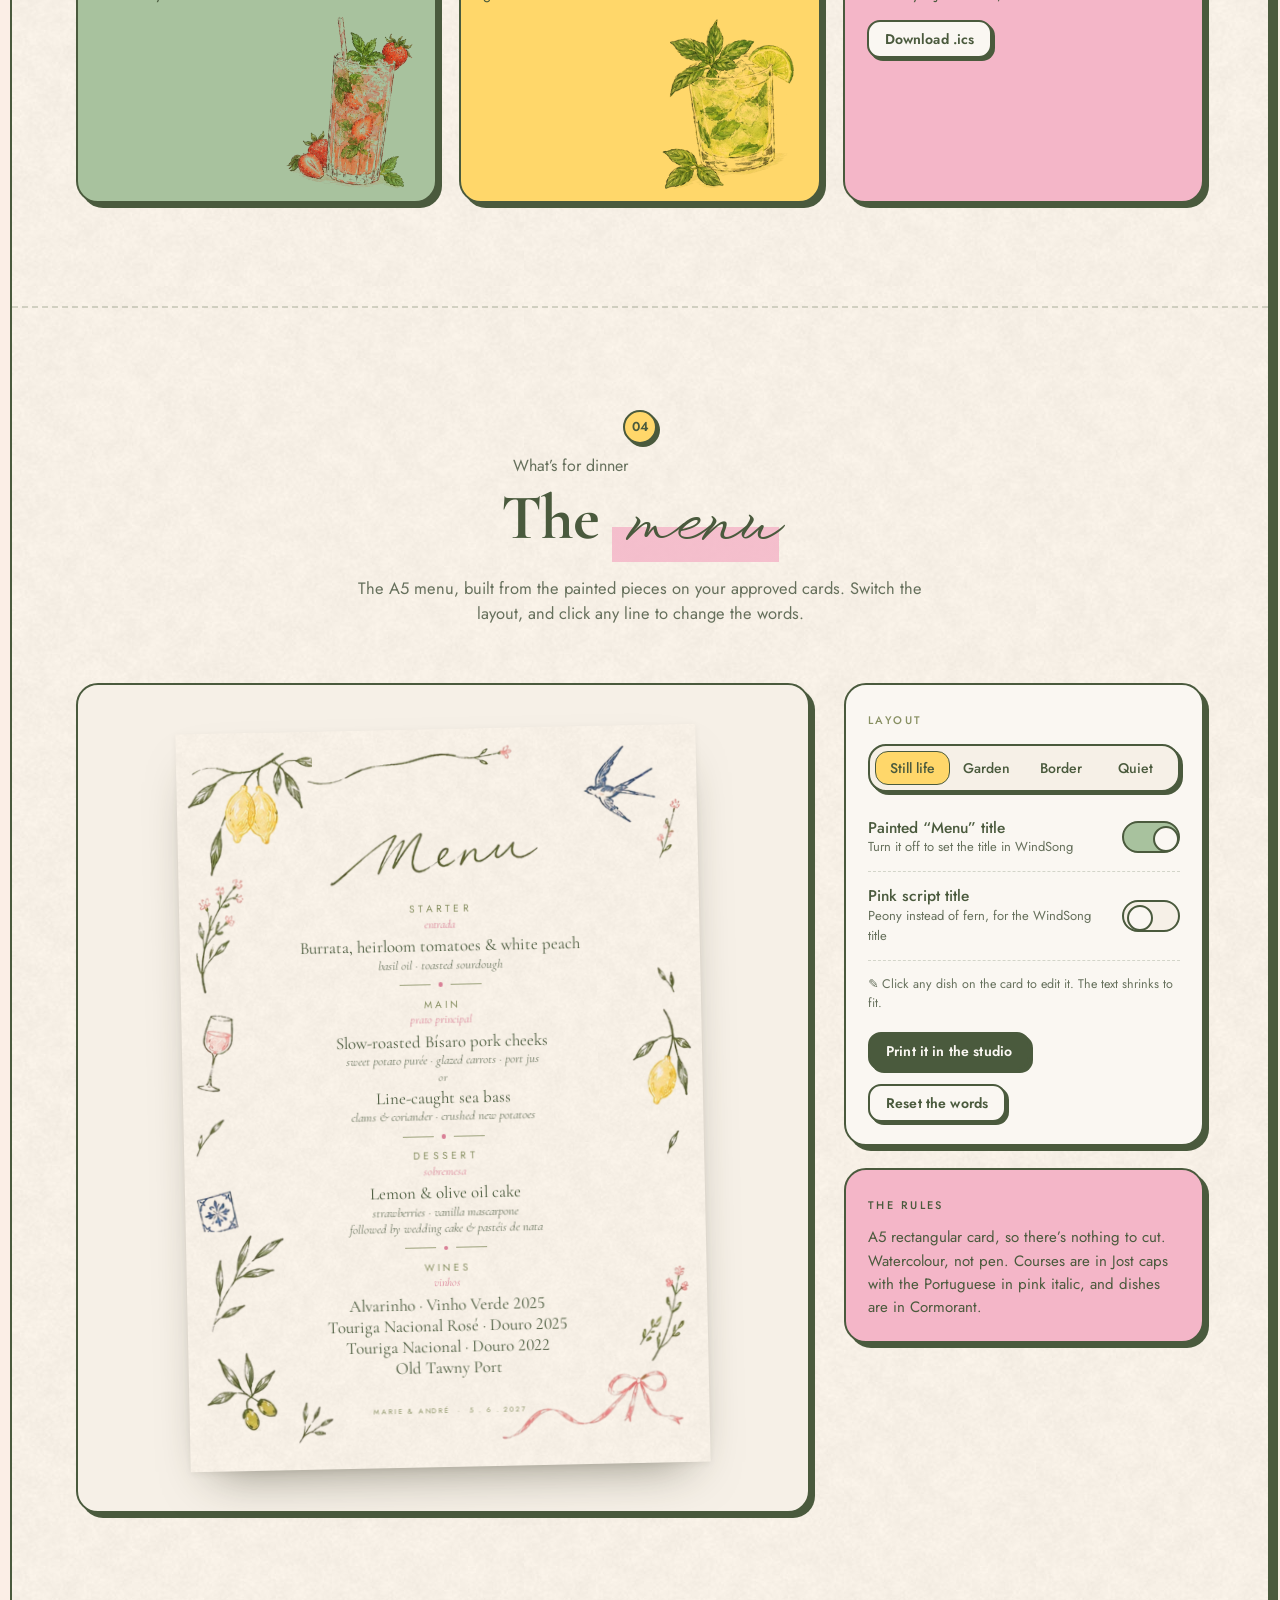
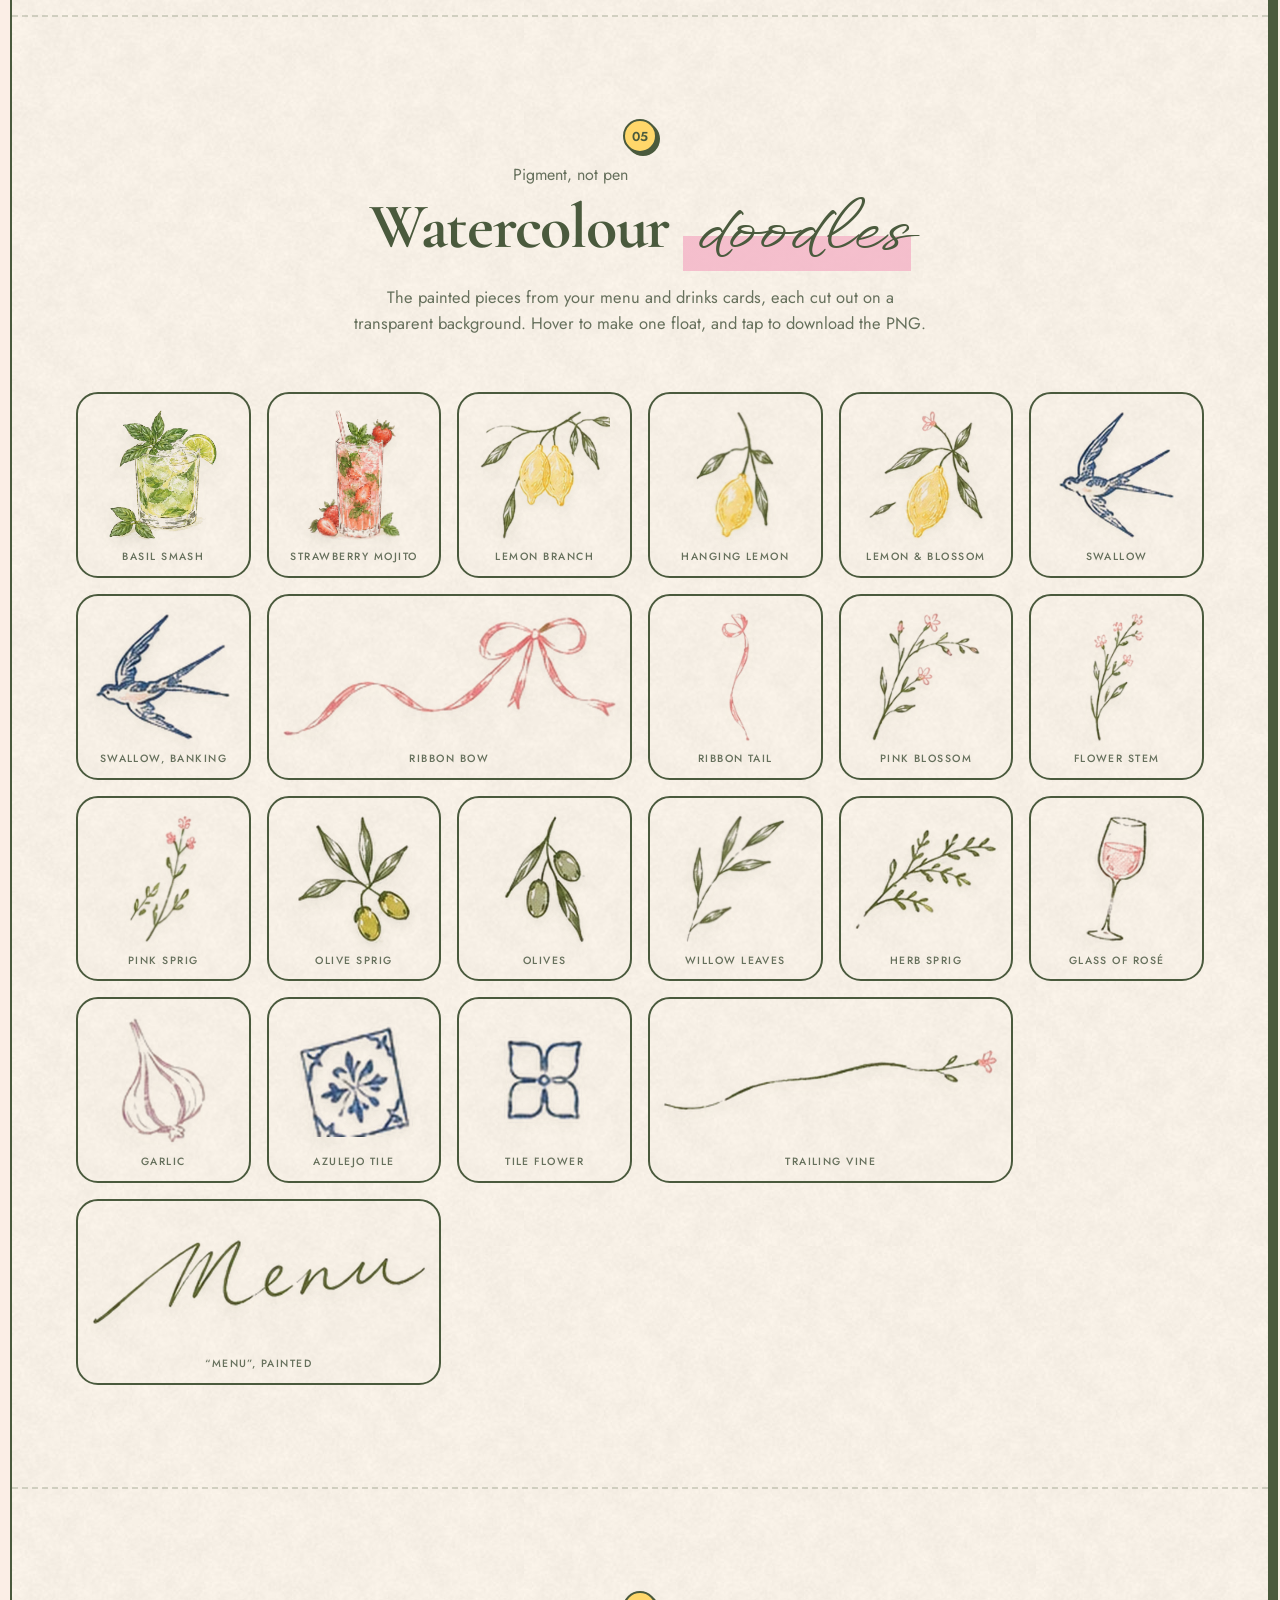
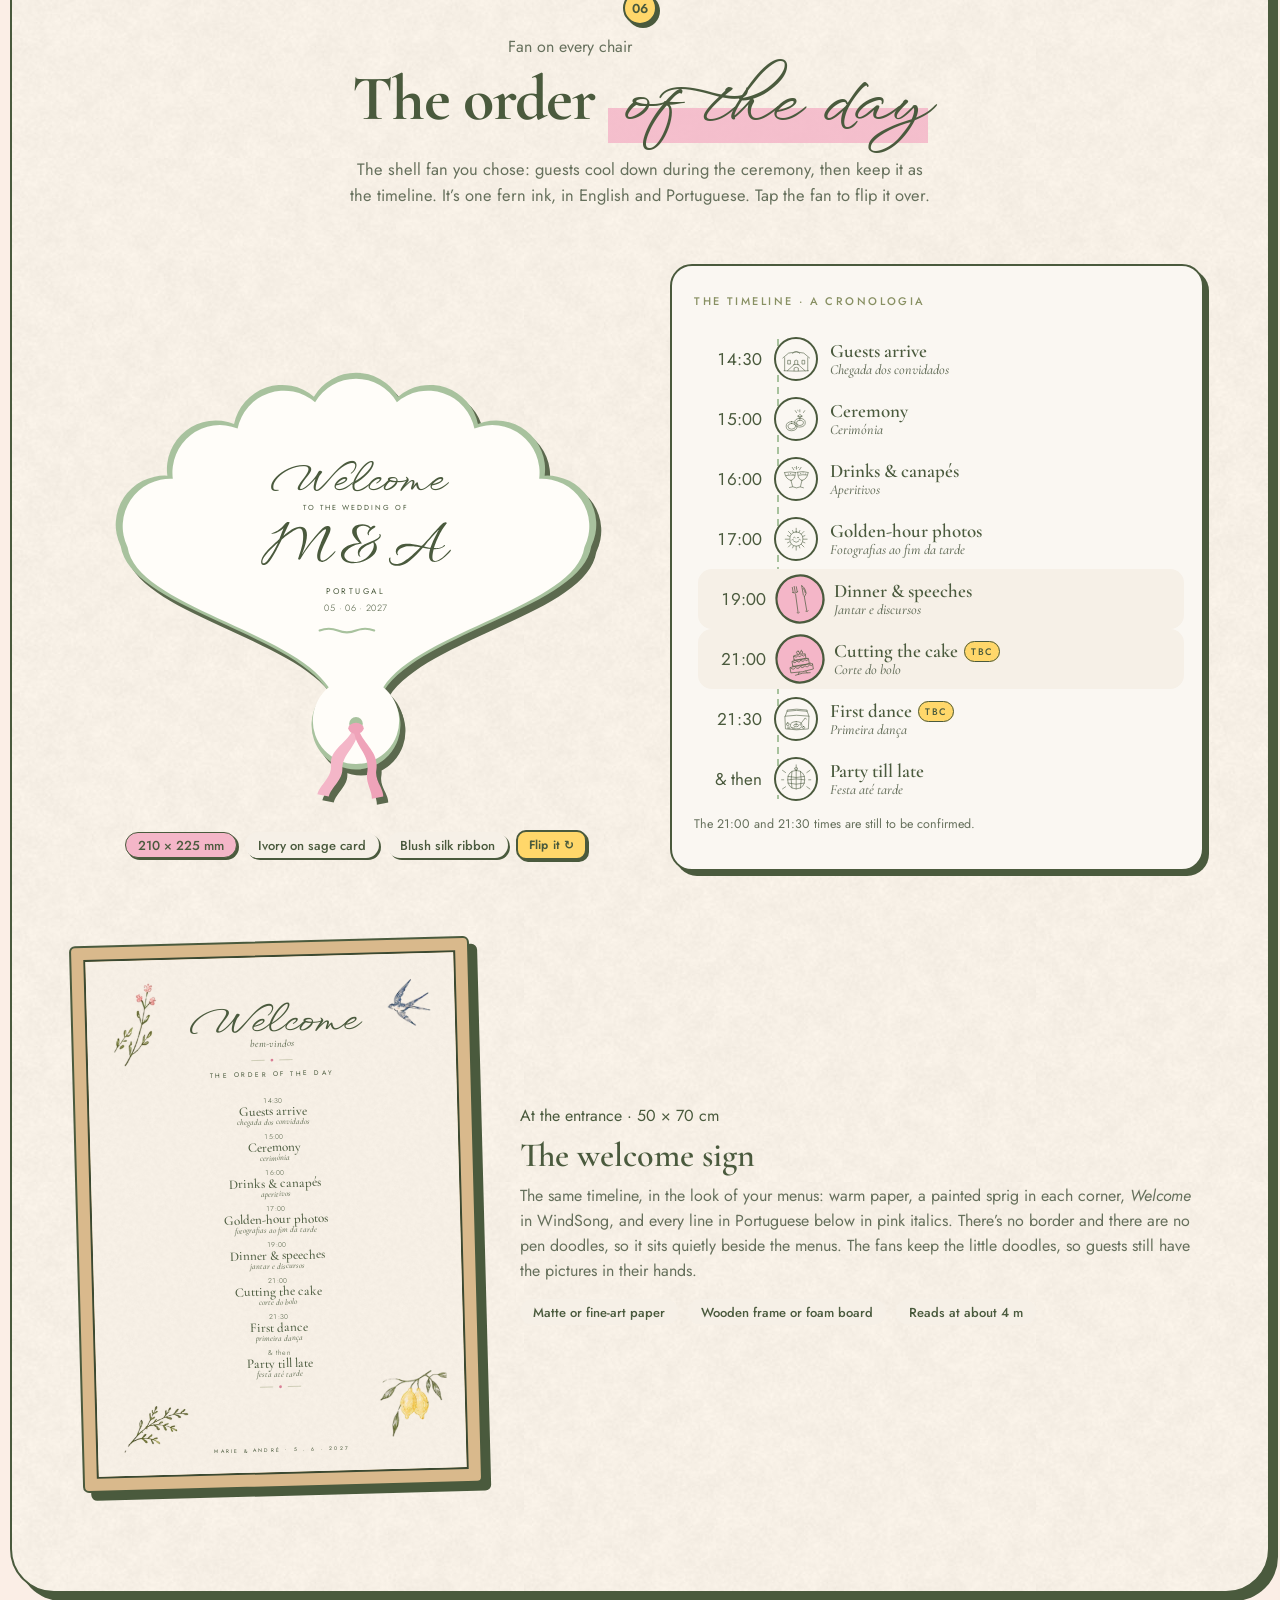
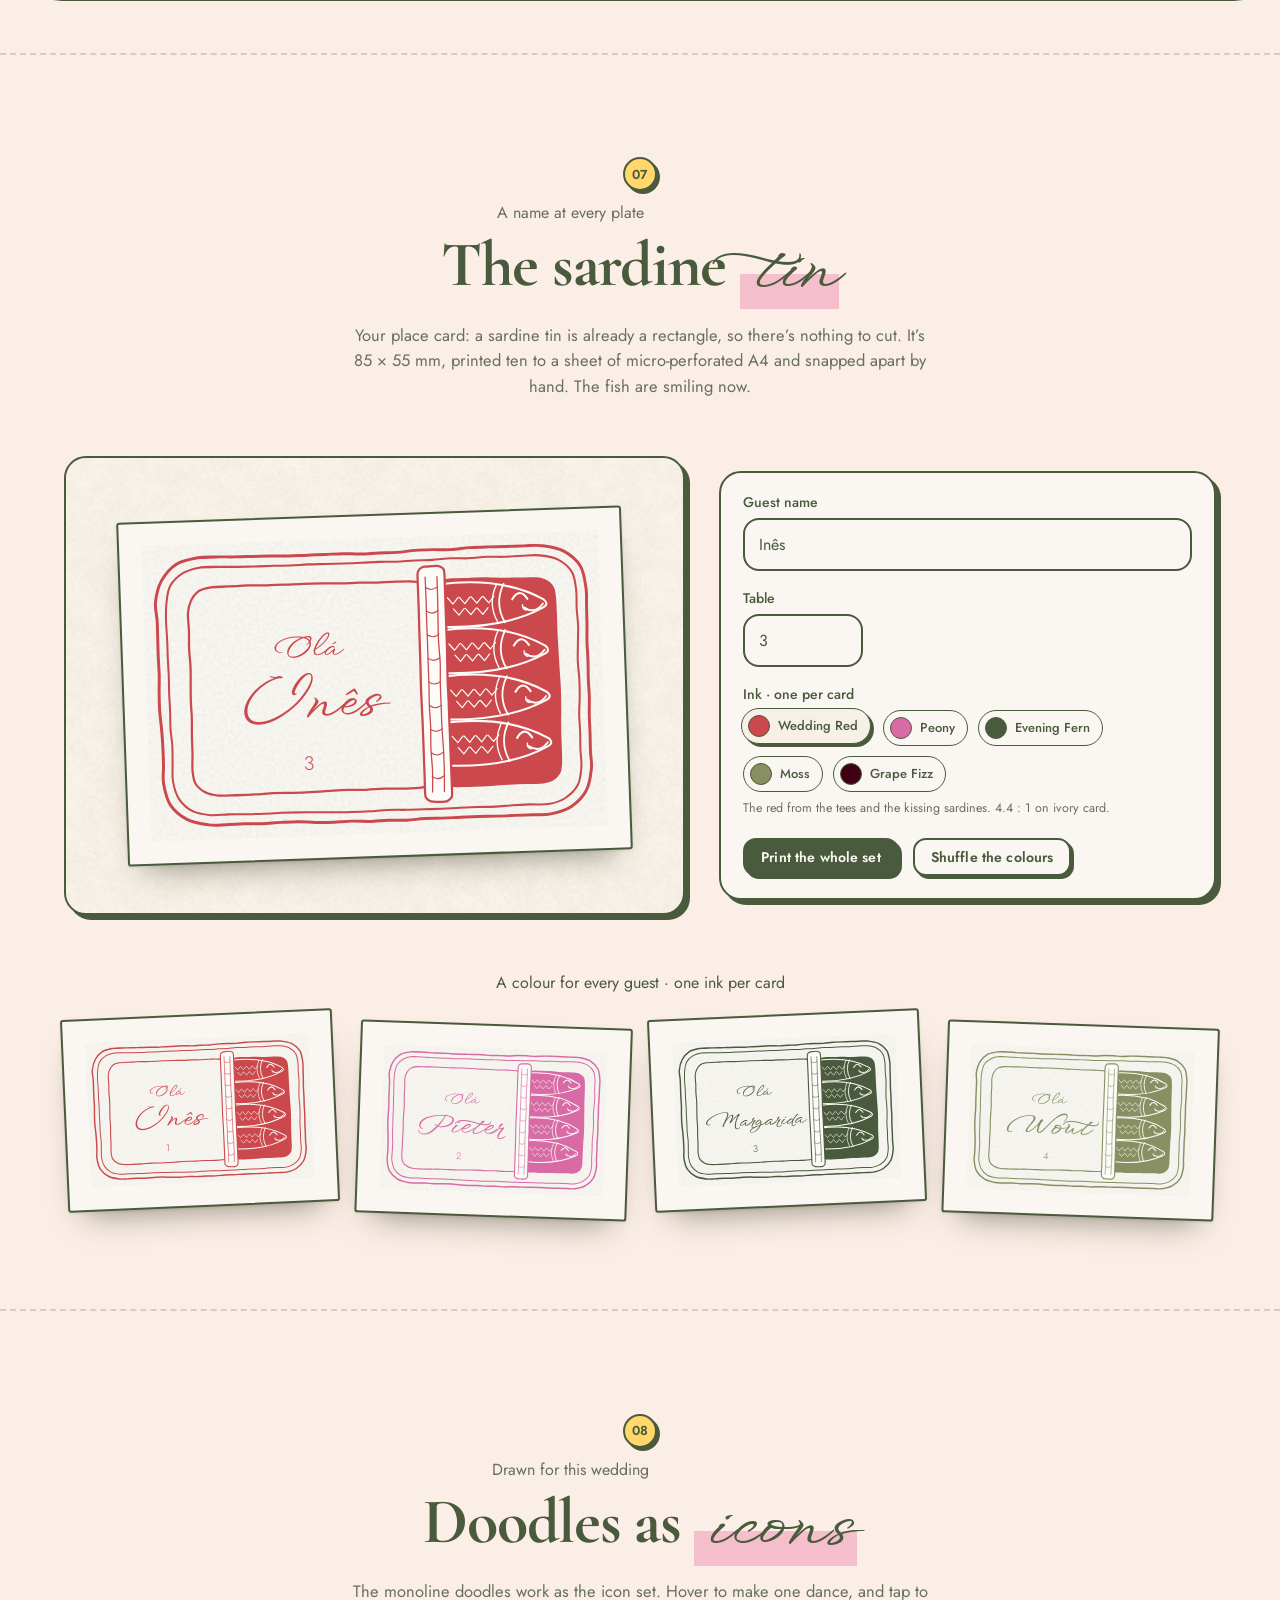
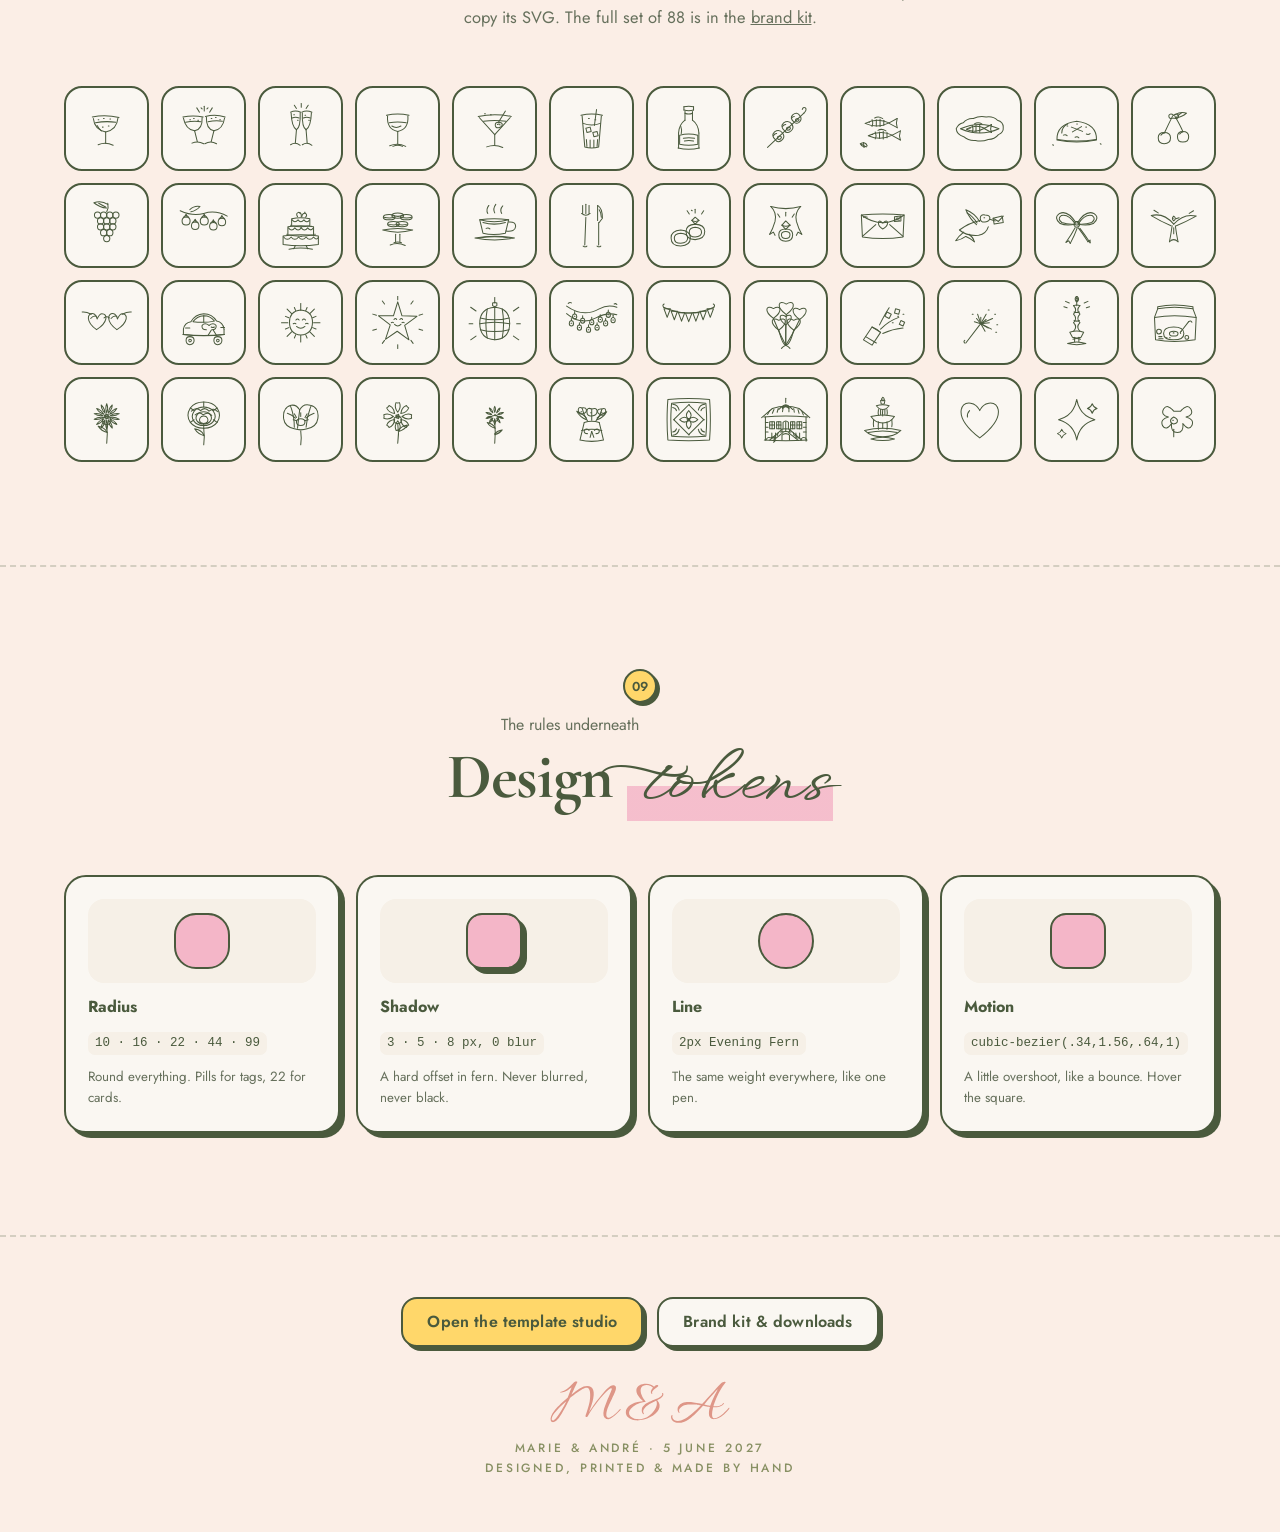
==== commit 758aaa8f: "Add order of the day and sardine-tin place cards; ceremony at 15:00; blush DREAM - Home: shell fan t" ====
--- a/index.html
+++ b/index.html
@@ -10,7 +10,7 @@
 <link rel="preconnect" href="https://fonts.googleapis.com">
 <link rel="preconnect" href="https://fonts.gstatic.com" crossorigin>
 <link rel="stylesheet" href="https://fonts.googleapis.com/css2?family=Cormorant+Garamond:ital,wght@0,400;0,500;0,600;0,700;1,500&family=Jost:wght@300;400;500;600&family=WindSong:wght@500&display=swap">
-<link rel="stylesheet" href="assets/system.css">
+<link rel="stylesheet" href="assets/system.css?v=20261002c">
 </head>
 <body>
 
@@ -25,7 +25,7 @@
   <!-- ======================= NAV ======================= -->
   <header class="nav">
     <a class="brand" href="#top"><span class="mk" data-logo></span><b>Marie’s Dream Wedding<small>Design system</small></b></a>
-    <nav><a href="#colour">Colour</a><a href="#type">Type</a><a href="#components">Components</a><a href="#menu">Menu</a><a href="#watercolour">Watercolours</a><a href="#icons">Doodles</a><a href="kit.html">Brand kit</a></nav>
+    <nav><a href="#colour">Colour</a><a href="#components">Components</a><a href="#menu">Menu</a><a href="#day">The day</a><a href="#place">Place cards</a><a href="#watercolour">Paintings</a><a href="kit.html">Brand kit</a></nav>
     <a class="btn sm butter" href="studio.html">Template studio</a>
   </header>
 
@@ -47,7 +47,7 @@
       <div class="shield"><div class="couple" data-dd="couple-heart"></div></div>
       <div class="name-pill">M &amp; A</div>
       <div class="badge-date"><i></i>Save the date · 05.06.27</div>
-      <div class="stk" data-dd="coupe" data-par="1.2" style="width:92px;height:92px;left:-14%;top:4%;background:var(--butter);--r0:-10deg;--r1:-2deg"></div>
+      <div class="stk" data-dd="coupe" data-par="1.2" style="width:86px;height:86px;left:-4%;top:-2%;background:var(--butter);--r0:-10deg;--r1:-2deg"></div>
       <div class="stk round" data-dd="swallows" data-par="-.8" style="width:96px;height:96px;right:-12%;top:30%;background:var(--sage);animation-delay:-2s"></div>
       <div class="stk" data-dd="sardine" data-par="1.6" style="width:84px;height:84px;left:-8%;bottom:6%;background:var(--powder);animation-delay:-3.5s;--r0:6deg;--r1:-4deg"></div>
       <div class="stk round" data-dd="mark-heart" data-par="-1.4" style="width:58px;height:58px;left:22%;top:-8%;background:#FFC4AD;animation-delay:-1s"></div>
@@ -70,11 +70,11 @@
       <p>Cormorant Garamond for display, Jost for everything you read, and WindSong for greetings of four or five words at most.</p></div>
     <div class="card rv" style="padding:10px 28px">
       <div class="trow"><span class="lab">Display</span><span style="font:700 clamp(40px,6vw,76px)/1 var(--serif);letter-spacing:-.02em">Sempre amor</span><span class="spec">Cormorant 700 · 76 / 0.86</span></div>
-      <div class="trow"><span class="lab">Greeting</span><span style="font:500 clamp(44px,6vw,72px)/1.1 var(--script);color:var(--peony)">sempre amor</span><span class="spec">WindSong 500 · ≤ 5 words</span></div>
+      <div class="trow"><span class="lab">Greeting</span><span class="greet" style="font:500 clamp(44px,6vw,72px)/1.1 var(--script)">sempre amor</span><span class="spec">WindSong 500 · ≤ 5 words</span></div>
       <div class="trow"><span class="lab">Heading</span><span style="font:600 36px/1.1 var(--serif)">The weekend, hour by hour</span><span class="spec">Cormorant 600 · 36</span></div>
       <div class="trow"><span class="lab">Italic</span><span style="font:500 italic 28px/1.2 var(--serif)">followed by pastéis de nata</span><span class="spec">Cormorant italic 500 · 28</span></div>
       <div class="trow"><span class="lab">Body</span><span style="font:400 17px/1.6 var(--sans);max-width:56ch">Sharing plates at the long tables, live music through the drinks, and a DJ once it’s dark.</span><span class="spec">Jost 400 · 17 / 1.6</span></div>
-      <div class="trow"><span class="lab">Label</span><span style="font:500 12px/1 var(--sans);letter-spacing:.24em;text-transform:uppercase;color:var(--moss)">Ceremony · 13.30 · 05.06.27</span><span class="spec">Jost 500 caps · +0.24em</span></div>
+      <div class="trow"><span class="lab">Label</span><span style="font:500 12px/1 var(--sans);letter-spacing:.24em;text-transform:uppercase;color:var(--moss)">Ceremony · 15:00 · 05.06.27</span><span class="spec">Jost 500 caps · +0.24em</span></div>
     </div>
   </div></section>
 
@@ -97,7 +97,7 @@
         <div class="brow"><span class="lab">With tooltips · hover me</span>
           <span class="pill s maybe tip" tabindex="0" data-tip="We haven’t heard back from this guest yet.">Waiting</span>
           <span class="pill s yes tip" tabindex="0" data-tip="Confirmed for the ceremony, the drinks and dinner.">Confirmed</span>
-          <span class="pill s tip" tabindex="0" data-tip="Ceremony at 13.30, with the house behind you.">⏰ 13.30</span></div>
+          <span class="pill s tip" tabindex="0" data-tip="Guests arrive at 14:30, and the ceremony starts at 15:00.">⏰ 15:00</span></div>
         <div class="brow" style="margin:0"><span class="lab">Avatars</span>
           <div class="stack" id="stack"></div><span style="font:600 28px/1 var(--serif);margin-left:8px">+108</span></div>
       </div>
@@ -159,7 +159,7 @@
       </div>
       <div class="card rv">
         <div class="alert ok"><svg viewBox="0 0 20 20" fill="none" stroke="currentColor" stroke-width="2" stroke-linecap="round"><circle cx="10" cy="10" r="8"/><path d="M6.5 10.3l2.3 2.2 4.7-5"/></svg><div><b>You’re confirmed!</b> We can’t wait to see you there.</div></div>
-        <div class="alert info"><svg viewBox="0 0 20 20" fill="none" stroke="currentColor" stroke-width="2" stroke-linecap="round"><circle cx="10" cy="10" r="8"/><path d="M10 9v5M10 6.2v.1"/></svg><div>The ceremony starts at <b>13.30</b>, with the house behind us.</div></div>
+        <div class="alert info"><svg viewBox="0 0 20 20" fill="none" stroke="currentColor" stroke-width="2" stroke-linecap="round"><circle cx="10" cy="10" r="8"/><path d="M10 9v5M10 6.2v.1"/></svg><div>The ceremony starts at <b>15:00</b>. Please arrive from 14:30.</div></div>
         <div class="alert warn"><svg viewBox="0 0 20 20" fill="none" stroke="currentColor" stroke-width="2" stroke-linecap="round"><path d="M10 3l8 14H2z"/><path d="M10 8v4M10 14.5v.1"/></svg><div>RSVPs close soon. Let us know about dietary needs.</div></div>
         <div class="alert err" style="margin:0"><svg viewBox="0 0 20 20" fill="none" stroke="currentColor" stroke-width="2" stroke-linecap="round"><circle cx="10" cy="10" r="8"/><path d="M7 7l6 6M13 7l-6 6"/></svg><div>That table is full. Pick another one.</div></div>
       </div>
@@ -170,18 +170,18 @@
     <div class="grid g3">
       <div class="card lift rv span2">
         <div class="event"><div class="datebox"><span>June</span><b>5</b></div>
-          <div><span class="k">Saturday · 13.30</span><h3>The ceremony</h3><div class="meta">The address is on your invitation</div>
+          <div><span class="k">Saturday · 15:00</span><h3>The ceremony</h3><div class="meta">The address is on your invitation</div>
             <div class="tags" style="margin-top:10px"><span class="pill flat">Live music</span><span class="pill flat">Officiated by Nicole &amp; Tiago</span></div></div>
           <div class="end"><button class="btn sm blush" data-toast="info">Details</button></div></div>
         <div style="border-top:1.5px dashed rgba(74,90,61,.25);margin:20px 0 16px"></div>
         <div class="bubble"><span class="av" style="background:var(--powder)">G</span><div class="msg"><small>A guest · just now</small>What time should we arrive?</div></div>
-        <div class="bubble me" style="margin-top:12px"><span class="av" style="background:var(--butter);font-size:13px">M&amp;A</span><div class="msg"><small>Marie &amp; André</small>The ceremony starts at 13.30, so come a little early 💛</div></div>
+        <div class="bubble me" style="margin-top:12px"><span class="av" style="background:var(--butter);font-size:13px">M&amp;A</span><div class="msg"><small>Marie &amp; André</small>Arrive from 14:30, and the ceremony is at 15:00 💛</div></div>
         <div class="bubble" style="margin-top:12px"><span class="av" style="background:var(--powder)">G</span><div class="msg" style="padding:14px 18px"><span class="typing"><i></i><i></i><i></i></span></div></div>
       </div>
       <div class="card empty rv"><div class="art" data-dd="dove-letter"></div><h3>No messages yet</h3><p>When guests write to you, their notes land here, as if posted by the dove.</p><button class="btn sm butter" data-toast="info">Send the invites</button></div>
       <div class="card lift rv" style="background:var(--sage)"><span class="k" style="color:var(--fern)">Signature drink · hers</span><h3 style="margin-top:8px">Virgin Strawberry Mojito</h3><p style="margin:8px 0 0;font-size:14.5px">strawberry · mint · lime · soda</p><img src="assets/painted/strawberry-mojito.png" alt="" style="width:120px;margin:12px 0 -8px auto;transform:rotate(6deg)"></div>
       <div class="card lift rv" style="background:var(--butter)"><span class="k" style="color:var(--fern)">Signature drink · his</span><h3 style="margin-top:8px">Basil Smash</h3><p style="margin:8px 0 0;font-size:14.5px">gin · fresh basil · lemon</p><img src="assets/painted/basil-smash.png" alt="" style="width:140px;margin:12px 0 -8px auto;transform:rotate(-5deg)"></div>
-      <div class="card lift rv" style="background:var(--blush)"><span class="k" style="color:var(--fern)">Calendar</span><h3 style="margin-top:8px">Add it to yours</h3><p style="margin:8px 0 14px;font-size:14.5px">Saturday 5 June 2027, from 13.30.</p><button class="btn sm ivory" id="ics">Download .ics</button></div>
+      <div class="card lift rv" style="background:var(--blush)"><span class="k" style="color:var(--fern)">Calendar</span><h3 style="margin-top:8px">Add it to yours</h3><p style="margin:8px 0 14px;font-size:14.5px">Saturday 5 June 2027, from 14:30.</p><button class="btn sm ivory" id="ics">Download .ics</button></div>
     </div>
   </div></section>
 
@@ -213,16 +213,56 @@
     <div class="paints rv" id="paints"></div>
   </div></section>
 
+  <!-- ======================= ORDER OF THE DAY ======================= -->
+  <section id="day"><div class="in">
+    <div class="sh rv"><div class="num">06</div><p class="ey">Fan on every chair</p><h2>The order <em>of the day</em></h2>
+      <p>The shell fan you chose: guests cool down during the ceremony, then keep it as the timeline. It’s one fern ink, in English and Portuguese. Tap the fan to flip it over.</p></div>
+    <div class="day-grid">
+      <div class="fan-stage rv">
+        <button class="fan-flip" id="fanFlip" aria-label="Flip the fan"><div class="fan-in"><div class="fan-face front" id="fanFront"></div><div class="fan-face back" id="fanBack"></div></div></button>
+        <div class="fan-meta"><span class="pill s vip">210 × 225 mm</span><span class="pill s flat">Ivory on sage card</span><span class="pill s flat">Blush silk ribbon</span><button class="btn xs butter" id="fanBtn">Flip it ↻</button></div>
+      </div>
+      <div class="card rv tl-card">
+        <span class="k">The timeline · a cronologia</span>
+        <ol class="tl" id="tl"></ol>
+        <p class="help" style="margin-top:6px">The 21:00 and 21:30 times are still to be confirmed.</p>
+      </div>
+    </div>
+    <div class="sign-row rv">
+      <div class="sign-frame" id="signFrame"></div>
+      <div><span class="k">At the entrance · 50 × 70 cm</span><h3 style="font:600 34px/1.1 var(--serif);margin:8px 0 10px">The welcome sign</h3>
+        <p style="color:var(--soft);margin:0 0 16px">The same timeline, in the look of your menus: warm paper, a painted sprig in each corner, <i>Welcome</i> in WindSong, and every line in Portuguese below in pink italics. There’s no border and there are no pen doodles, so it sits quietly beside the menus. The fans keep the little doodles, so guests still have the pictures in their hands.</p>
+        <div class="tags"><span class="pill flat">Matte or fine-art paper</span><span class="pill flat">Wooden frame or foam board</span><span class="pill flat">Reads at about 4 m</span></div></div></div>
+    </div>
+  </div></section>
+
+  <!-- ======================= PLACE CARDS ======================= -->
+  <section id="place"><div class="in">
+    <div class="sh rv"><div class="num">07</div><p class="ey">A name at every plate</p><h2>The sardine <em>tin</em></h2>
+      <p>Your place card: a sardine tin is already a rectangle, so there’s nothing to cut. It’s 85 × 55 mm, printed ten to a sheet of micro-perforated A4 and snapped apart by hand. The fish are smiling now.</p></div>
+    <div class="tin-grid">
+      <div class="tin-stage rv"><div class="tin-big" id="tinBig"></div></div>
+      <div class="card rv">
+        <div class="fld"><label for="tinName">Guest name</label><div class="inp"><input id="tinName" value="Inês" maxlength="24" autocomplete="off"></div></div>
+        <div class="fld"><label for="tinTable">Table</label><div class="inp" style="max-width:120px"><input id="tinTable" value="3" maxlength="3" inputmode="numeric"></div></div>
+        <div class="fld"><span class="lbl">Ink · one per card</span><div class="tin-inks" id="tinInks"></div><p class="help" id="tinNote"></p></div>
+        <div class="cta-row" style="margin:6px 0 0"><a class="btn sm" href="studio.html#place">Print the whole set</a><button class="btn sm ivory" id="tinMix">Shuffle the colours</button></div>
+      </div>
+    </div>
+    <p class="k rv" style="text-align:center;margin:56px 0 18px">A colour for every guest · one ink per card</p>
+    <div class="tin-row rv" id="tinRow"></div>
+  </div></section>
+
   <!-- ======================= ICONS ======================= -->
   <section id="icons"><div class="in">
-    <div class="sh rv"><div class="num">06</div><p class="ey">Drawn for this wedding</p><h2>Doodles as <em>icons</em></h2>
+    <div class="sh rv"><div class="num">08</div><p class="ey">Drawn for this wedding</p><h2>Doodles as <em>icons</em></h2>
       <p>The monoline doodles work as the icon set. Hover to make one dance, and tap to copy its SVG. The full set of 88 is in the <a href="kit.html#doodles">brand kit</a>.</p></div>
     <div class="icons rv" id="iconGrid"></div>
   </div></section>
 
   <!-- ======================= TOKENS ======================= -->
   <section id="tokens"><div class="in">
-    <div class="sh rv"><div class="num">07</div><p class="ey">The rules underneath</p><h2>Design <em>tokens</em></h2></div>
+    <div class="sh rv"><div class="num">09</div><p class="ey">The rules underneath</p><h2>Design <em>tokens</em></h2></div>
     <div class="tokens">
       <div class="card tok rv"><div class="demo"><i style="border-radius:22px"></i></div><b>Radius</b><code>10 · 16 · 22 · 44 · 99</code><small style="color:var(--soft)">Round everything. Pills for tags, 22 for cards.</small></div>
       <div class="card tok rv"><div class="demo"><i style="border-radius:16px;box-shadow:5px 5px 0 var(--fern)"></i></div><b>Shadow</b><code>3 · 5 · 8 px, 0 blur</code><small style="color:var(--soft)">A hard offset in fern. Never blurred, never black.</small></div>
@@ -240,8 +280,9 @@
 </div>
 
 <div class="toasts" id="toasts" aria-live="polite"></div>
-<script src="data/kit-data.js"></script>
-<script src="data/painted.js"></script>
-<script src="assets/system.js"></script>
+<script src="data/kit-data.js?v=20261002c"></script>
+<script src="data/painted.js?v=20261002c"></script>
+<script src="data/day-art.js?v=20261002c"></script>
+<script src="assets/system.js?v=20261002c"></script>
 </body>
 </html>
--- a/assets/system.css
+++ b/assets/system.css
@@ -394,3 +394,72 @@
 .lead b{color:var(--fern);font-weight:600;background:var(--butter);padding:0 .3em;border-radius:6px;border:1.5px solid var(--fern)}
 @media(max-width:560px){h1.big .dream{-webkit-text-stroke:1.8px var(--fern);text-shadow:4px 4px 0 var(--fern)}}
 h1.big .dreamline{margin-bottom:.14em}
+
+/* blush is the primary pink: DREAM is filled blush, outlined and shadowed in fern.
+   Thin script can't be blush (it vanishes on ivory), so it's fern ink over a blush wash. */
+h1.big .dream{color:var(--blush)}
+.sh h2 em{color:var(--fern);background:linear-gradient(transparent 52%,rgba(244,182,200,.85) 52%,rgba(244,182,200,.85) 88%,transparent 88%);padding:0 .12em;border-radius:4px}
+.trow .greet{color:var(--fern)!important;background:linear-gradient(transparent 55%,rgba(244,182,200,.8) 55%,rgba(244,182,200,.8) 90%,transparent 90%)}
+
+/* ---------- paper art (fan, sign) — same tokens as the proposal sheets ---------- */
+.paper-art{--f-paper:#FFFDF9;--f-ink:#4A5A3D;--f-sage:#A8C29E;--f-blush:#F4B6C8;--f-blush2:#EFA3B9;--f-butter:#FFD76A;--f-powder:#B8D5F3;--f-wood:#D9B98C;--f-wood2:#B8935F;--f-edge:#E8E2D6;--f-menu:#F4EDE3;--f-moss:#889063;--f-pink:#D98096;--f-pinkdot:#D98096;
+  --display:"Cormorant Garamond",Garamond,serif;--body:"Jost",system-ui,sans-serif}
+.paper-art svg text{fill:var(--f-ink);text-anchor:middle}
+.paper-art svg text.e{text-anchor:end}.paper-art svg text.s{text-anchor:start}
+.paper-art .t-script{font-family:"WindSong",cursive;font-weight:500}
+.paper-art .t-display{font-family:var(--display);font-weight:500}
+.paper-art .t-caps{font-family:var(--body);font-weight:400;text-transform:uppercase}
+.paper-art .t-it{font-family:var(--display);font-style:italic;font-weight:500;opacity:.85}
+.paper-art .t-num{font-family:var(--body);font-weight:300;font-variant-numeric:tabular-nums;letter-spacing:.04em}
+
+/* order of the day */
+.day-grid{display:grid;grid-template-columns:1.05fr 1fr;gap:34px;align-items:center}
+@media(max-width:900px){.day-grid{grid-template-columns:1fr}}
+.fan-stage{display:flex;flex-direction:column;align-items:center;gap:18px}
+.fan-flip{border:0;background:none;padding:0;width:min(100%,500px);aspect-ratio:220/236;perspective:1400px;cursor:pointer}
+.fan-in{position:relative;width:100%;height:100%;transform-style:preserve-3d;transition:transform .9s var(--ease)}
+.fan-flip.flipped .fan-in{transform:rotateY(180deg)}
+.fan-flip:hover .fan-in{animation:fanwave 1.6s ease-in-out}
+.fan-flip.flipped:hover .fan-in{animation:none}
+@keyframes fanwave{0%,100%{transform:rotate(0)}30%{transform:rotate(-4deg)}65%{transform:rotate(3deg)}}
+.fan-face{position:absolute;inset:0;backface-visibility:hidden;-webkit-backface-visibility:hidden;filter:drop-shadow(5px 6px 0 rgba(74,90,61,.9))}
+.fan-face svg{width:100%;height:100%}
+.fan-face.back{transform:rotateY(180deg)}
+.fan-meta{display:flex;flex-wrap:wrap;gap:8px;justify-content:center;align-items:center}
+.tl{list-style:none;margin:16px 0 0;padding:0;position:relative}
+.tl::before{content:"";position:absolute;left:83px;top:10px;bottom:10px;width:2px;background:repeating-linear-gradient(var(--sage) 0 7px,transparent 7px 12px)}
+.tl li{display:grid;grid-template-columns:62px 44px 1fr;align-items:center;gap:0 12px;padding:8px 6px;border-radius:14px;cursor:default;transition:background .2s,transform .3s var(--ease)}
+.tl li:hover,.tl li.on{background:var(--paper);transform:translateX(4px)}
+.tl .t{font:400 17px/1 var(--sans);text-align:right;font-variant-numeric:tabular-nums}
+.tl .d{width:44px;height:44px;border-radius:50%;border:2px solid var(--fern);background:var(--ivory);display:grid;place-items:center;position:relative;z-index:1;transition:transform .35s var(--ease),background .2s}
+.tl .d svg{width:76%;height:76%}
+.tl li:hover .d,.tl li.on .d{transform:rotate(-10deg) scale(1.12);background:var(--blush)}
+.tl b{display:block;font:600 19px/1.15 var(--serif)}
+.tl small{display:block;font:italic 500 14px/1.2 var(--serif);color:var(--soft)}
+.tl .tbc{font:500 9.5px/1 var(--sans);letter-spacing:.14em;text-transform:uppercase;background:var(--butter);border:1.4px solid var(--fern);border-radius:99px;padding:3px 6px 2px;margin-left:6px;vertical-align:2px}
+.sign-row{display:grid;grid-template-columns:minmax(0,400px) 1fr;gap:44px;align-items:center;margin-top:70px}
+@media(max-width:800px){.sign-row{grid-template-columns:1fr}}
+.sign-frame{border:var(--line);box-shadow:var(--sh-l);border-radius:6px;padding:12px;background:#D9B98C;transform:rotate(-1.5deg);transition:transform .5s var(--ease)}
+.sign-frame:hover{transform:rotate(0) scale(1.03)}
+.sign-frame svg{width:100%;height:auto;display:block;border:2px solid var(--fern-2)}
+
+/* place cards */
+.tin-grid{display:grid;grid-template-columns:1.25fr 1fr;gap:34px;align-items:center}
+@media(max-width:900px){.tin-grid{grid-template-columns:1fr}}
+.tin-stage{background:var(--paper) url(paper.jpg);border:var(--line);border-radius:var(--r);box-shadow:var(--sh);padding:clamp(22px,5vw,56px);display:grid;place-items:center;min-height:300px}
+.tin-big{width:min(100%,520px);transform:rotate(-2deg);transition:transform .5s var(--ease)}
+.tin-big:hover{transform:rotate(0) scale(1.02)}
+.tin-big svg,.tin-row svg{width:100%;height:auto;display:block;border-radius:3px;box-shadow:0 18px 34px -18px rgba(50,50,30,.6),0 1px 3px rgba(0,0,0,.08)}
+.tin-inks{display:flex;flex-wrap:wrap;gap:10px}
+.tin-inks button{display:flex;align-items:center;gap:8px;border:1.8px solid var(--fern);border-radius:99px;padding:6px 12px 6px 6px;background:var(--ivory);font:500 13px/1 var(--sans);transition:transform .25s var(--ease),box-shadow .2s}
+.tin-inks button i{width:22px;height:22px;border-radius:50%;border:1.5px solid var(--fern)}
+.tin-inks button.on{box-shadow:var(--sh-s);transform:translate(-2px,-2px);background:var(--paper)}
+.tin-row{display:grid;grid-template-columns:repeat(4,1fr);gap:22px}
+@media(max-width:800px){.tin-row{grid-template-columns:repeat(2,1fr)}}
+.tin-row>div{transition:transform .45s var(--ease)}
+.tin-row>div:nth-child(odd){transform:rotate(-2.5deg)}.tin-row>div:nth-child(even){transform:rotate(2deg) translateY(10px)}
+.tin-row>div:hover{transform:rotate(0) translateY(-8px) scale(1.04)}
+.tin-row .pop{animation:pop .45s var(--ease)}
+.nav nav a{padding:10px 11px}
+@media(max-width:1100px){.nav nav{display:none}}
+.fan-face{filter:none}.fan-face svg{filter:drop-shadow(5px 6px 0 rgba(74,90,61,.9))}
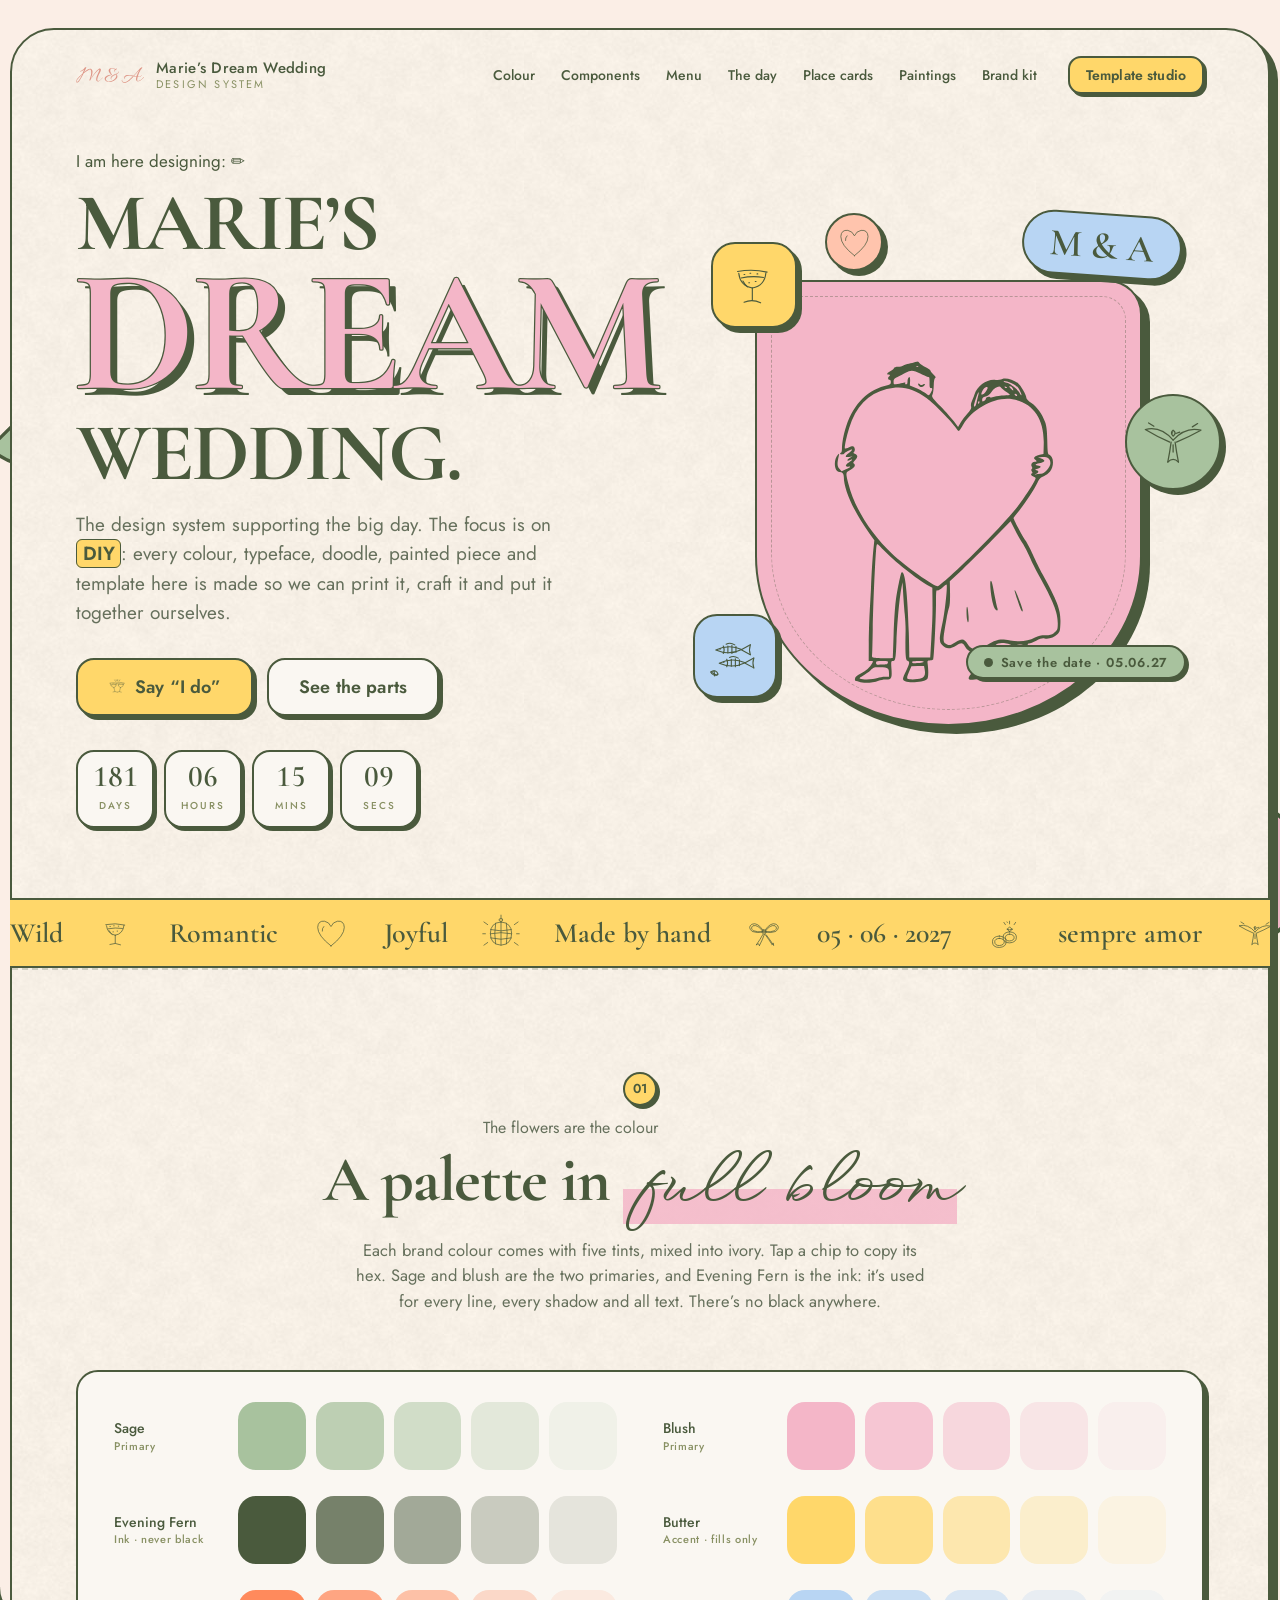
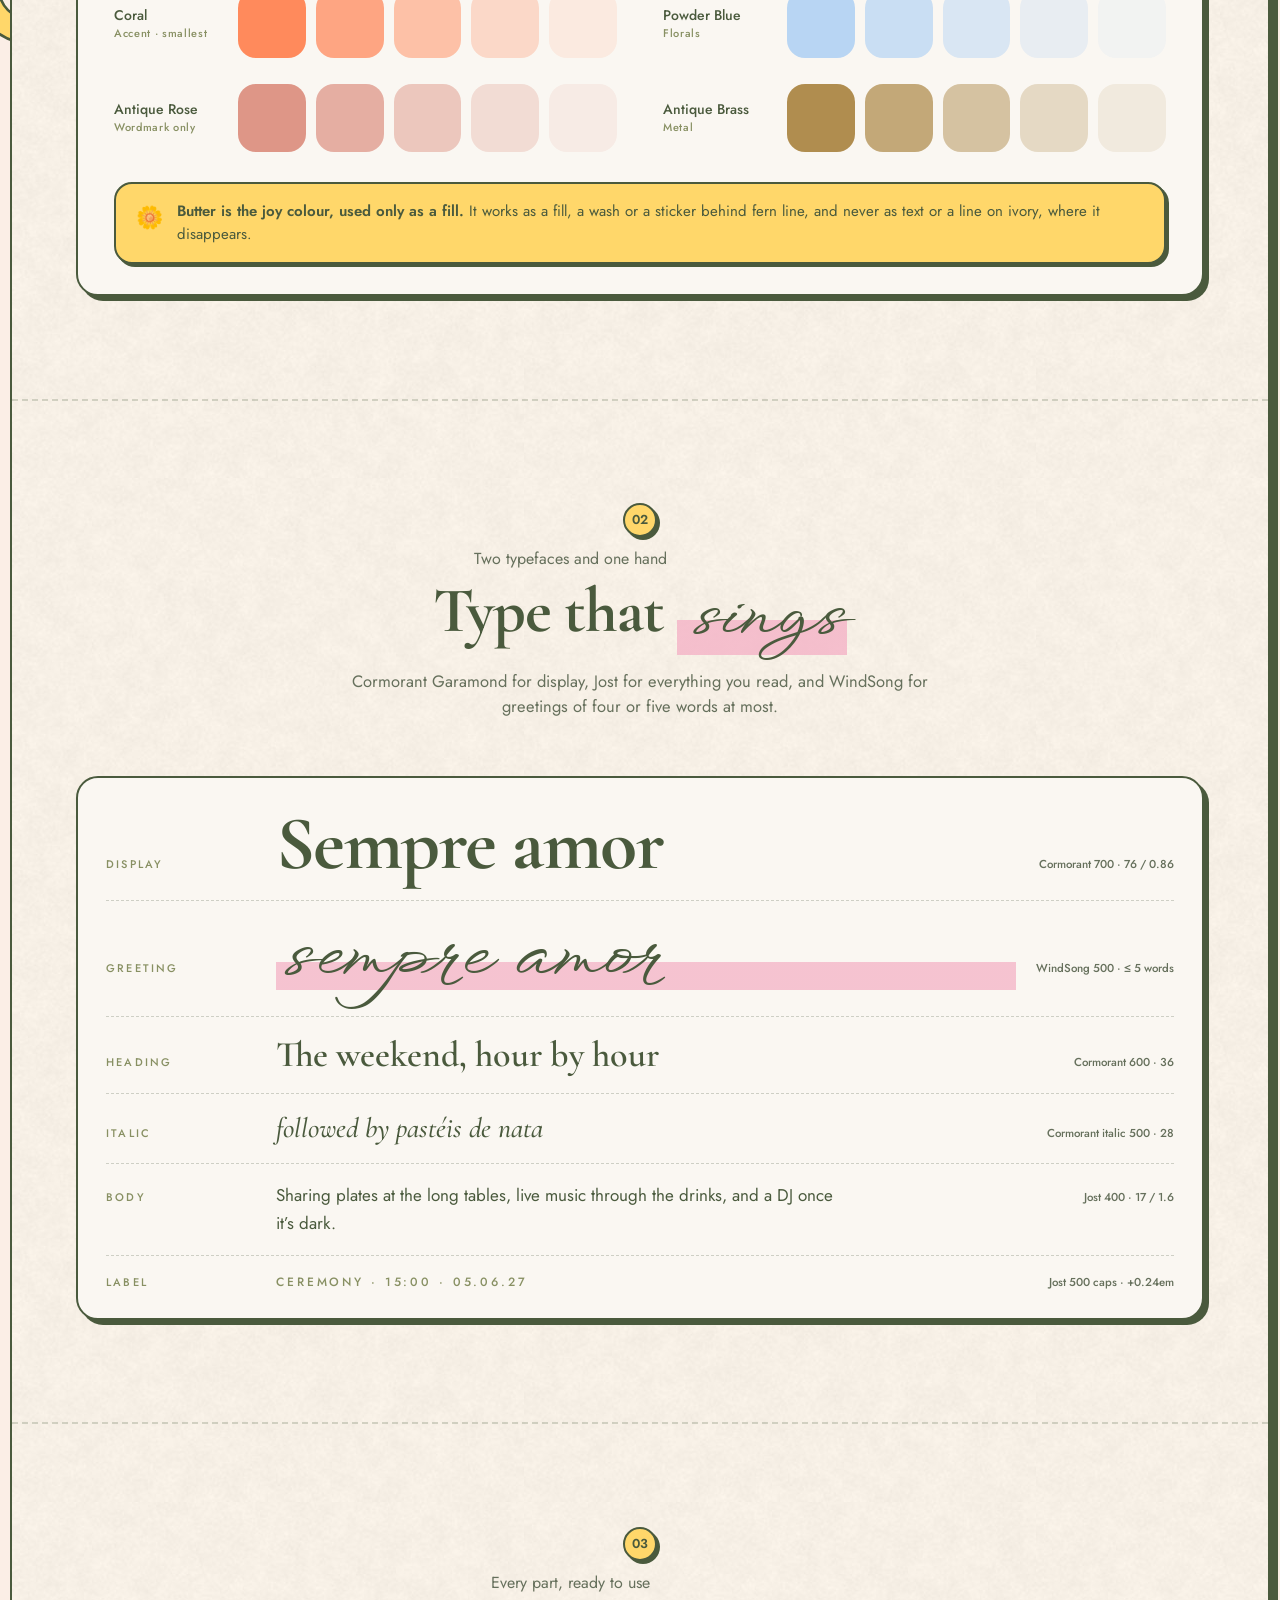
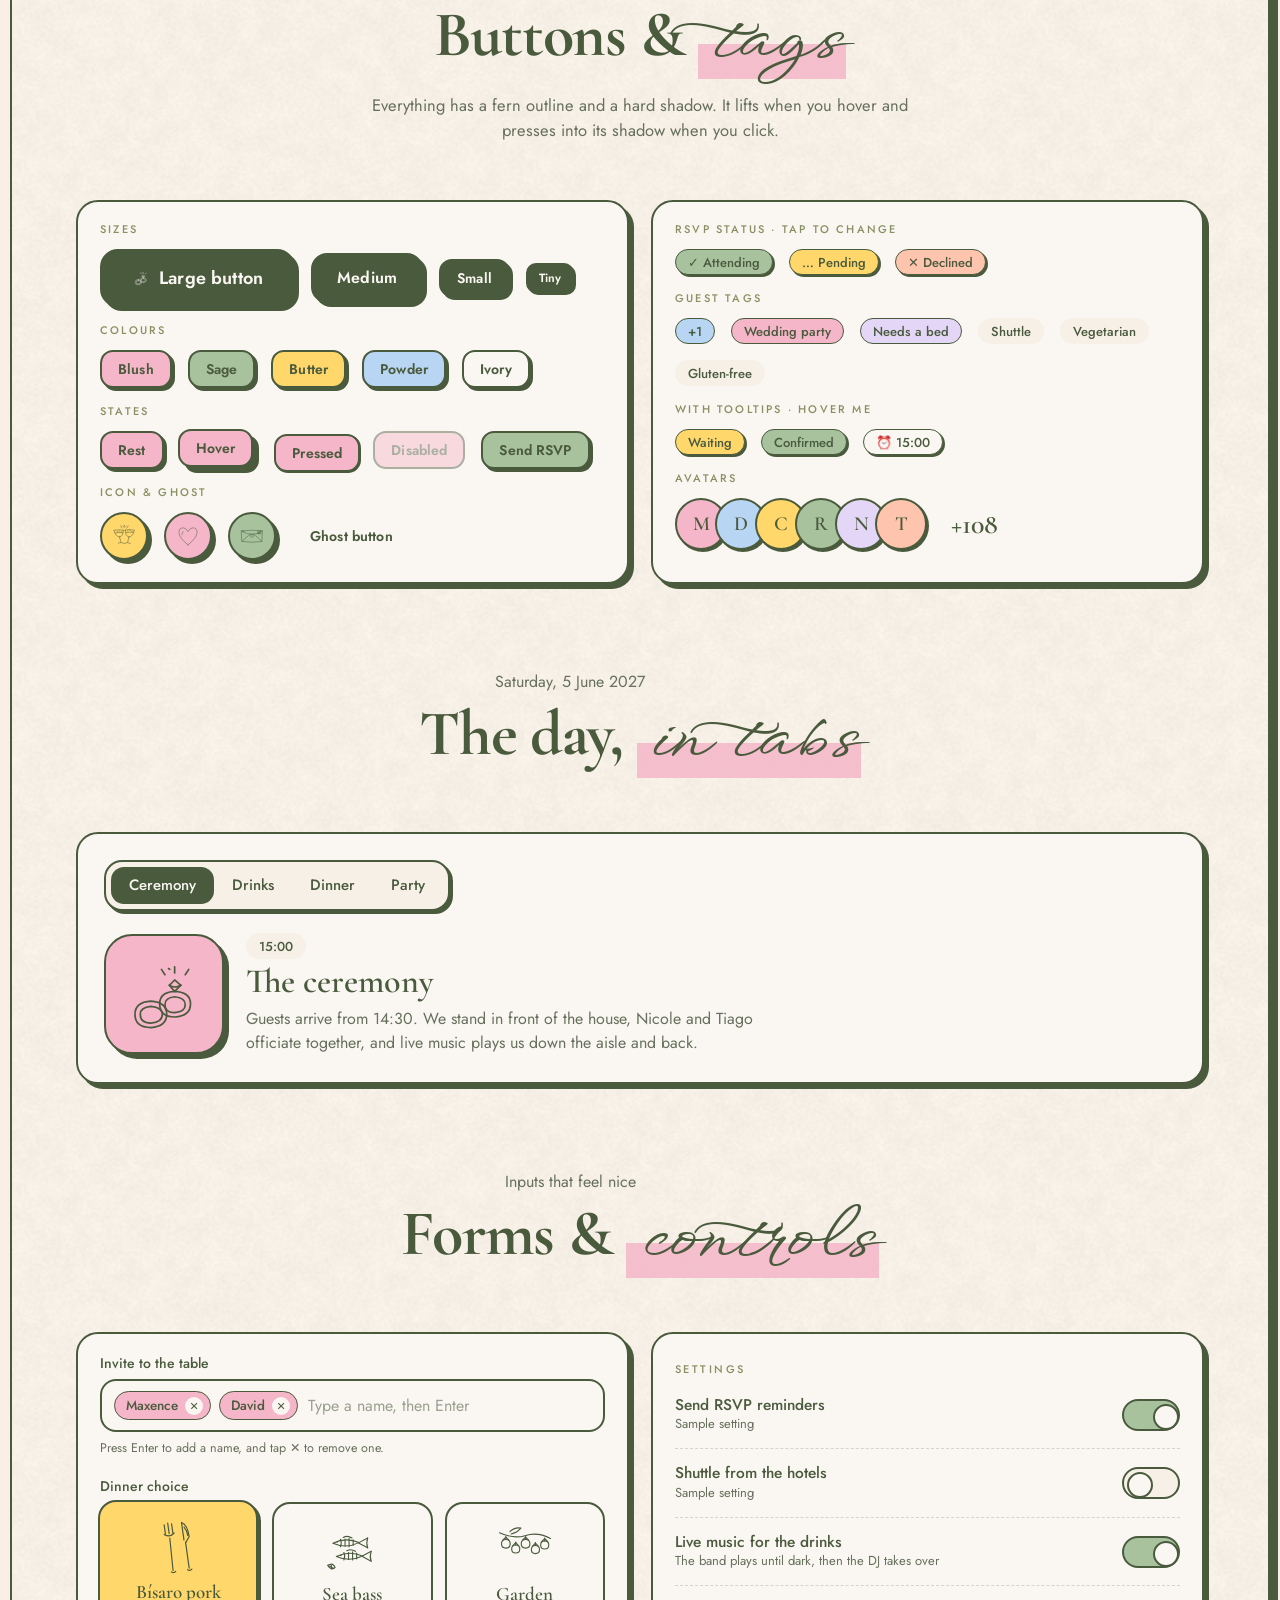
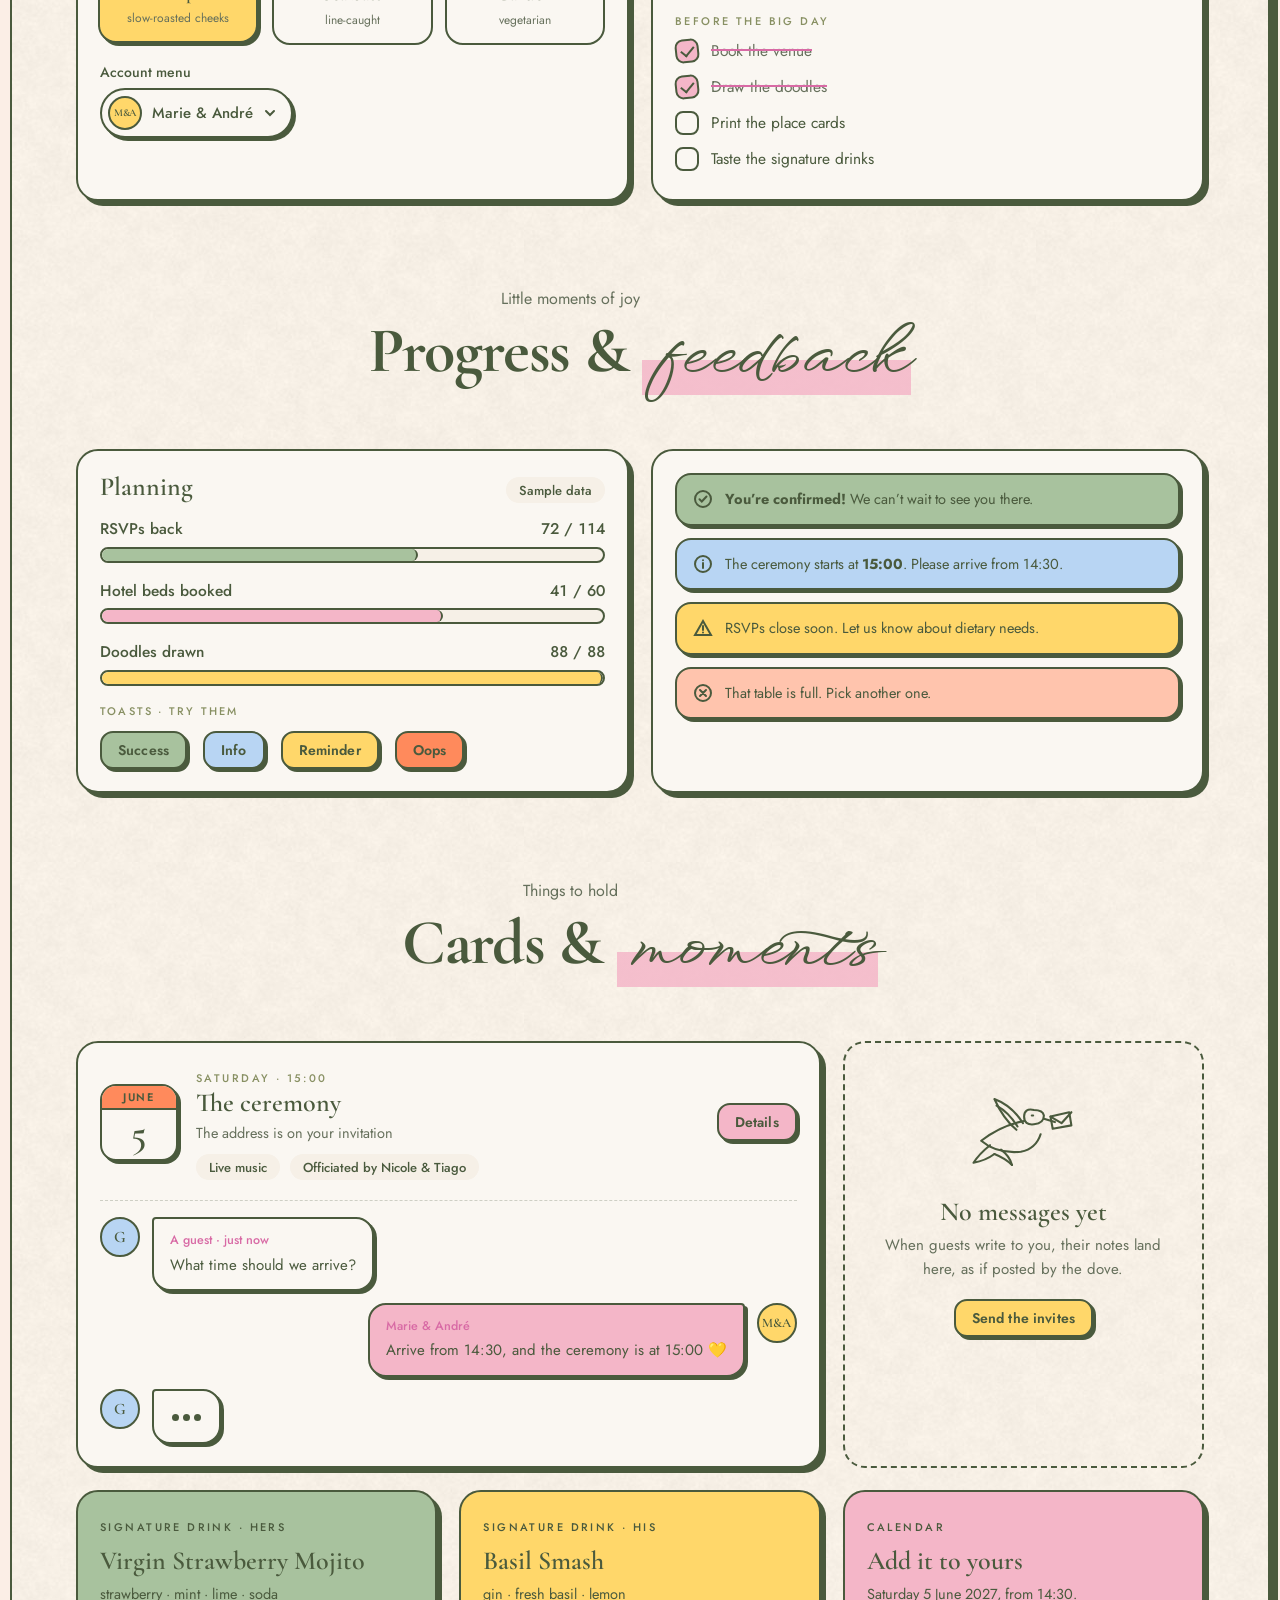
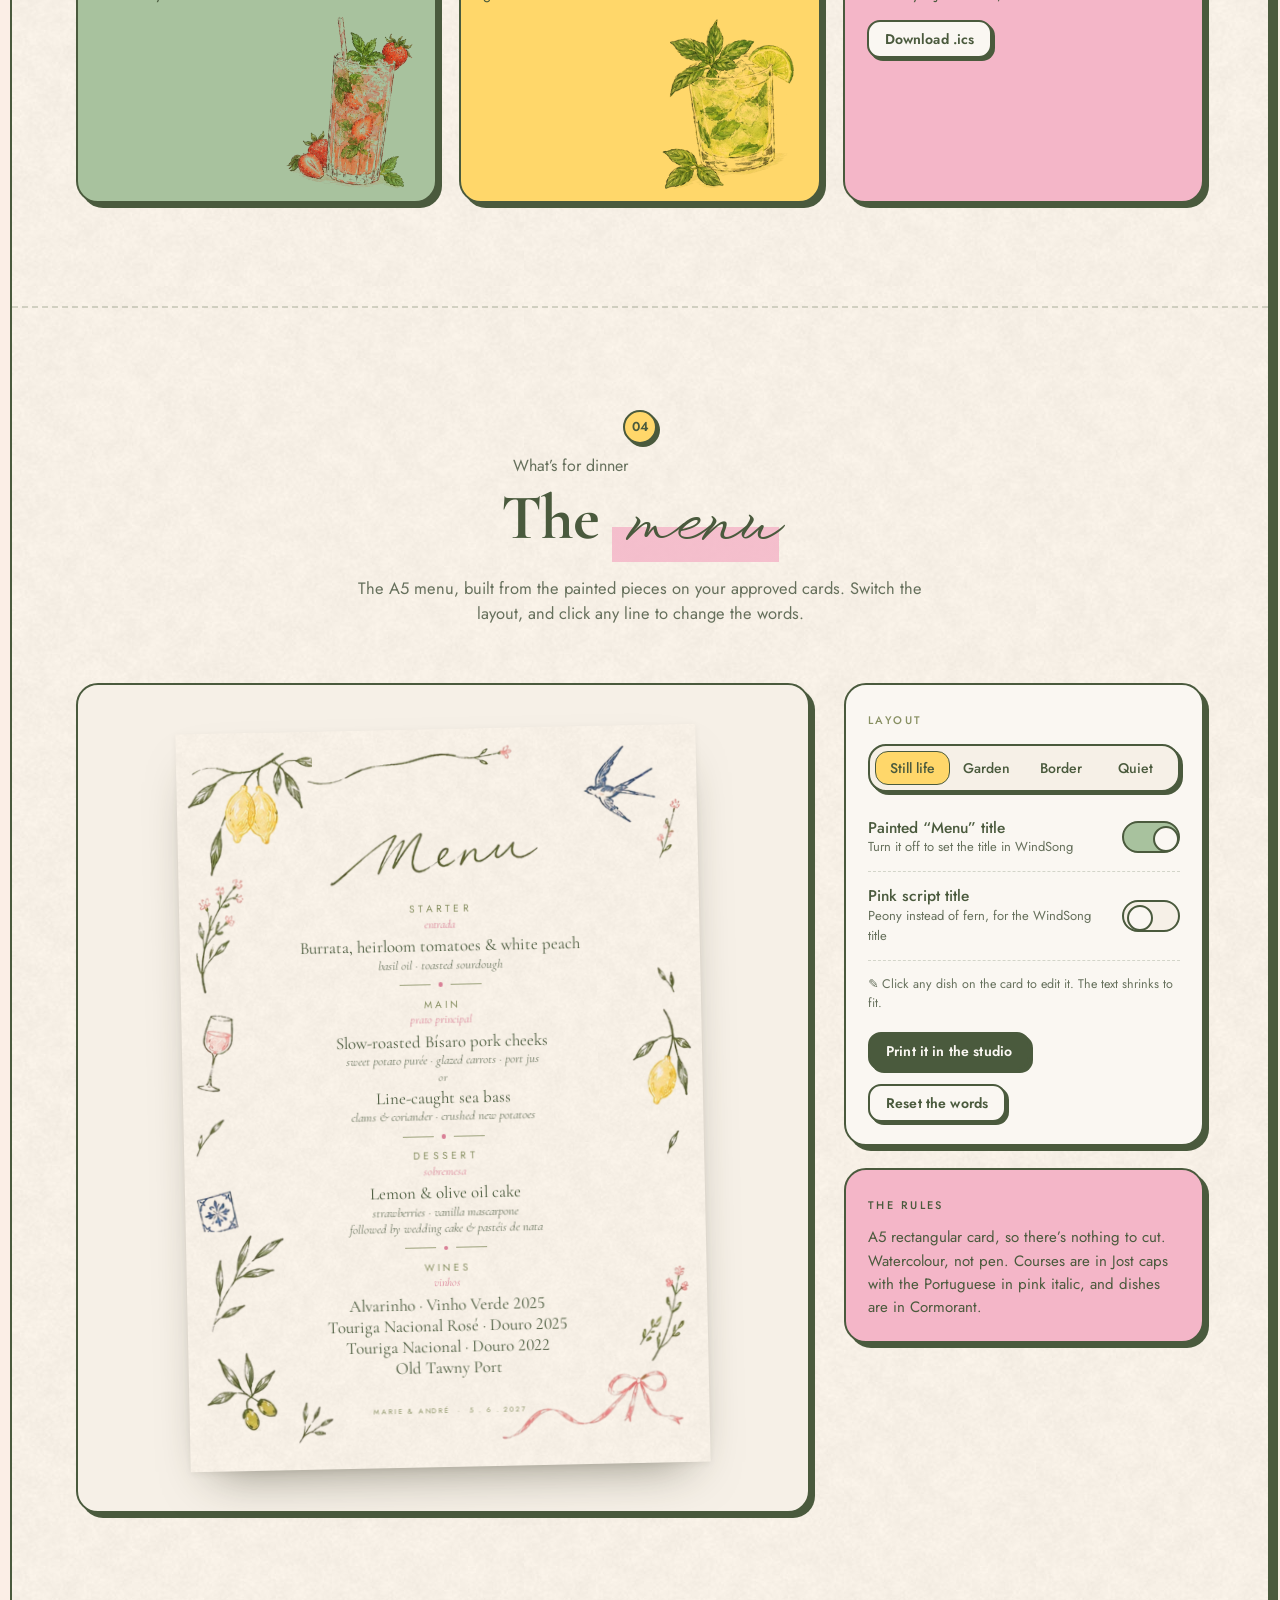
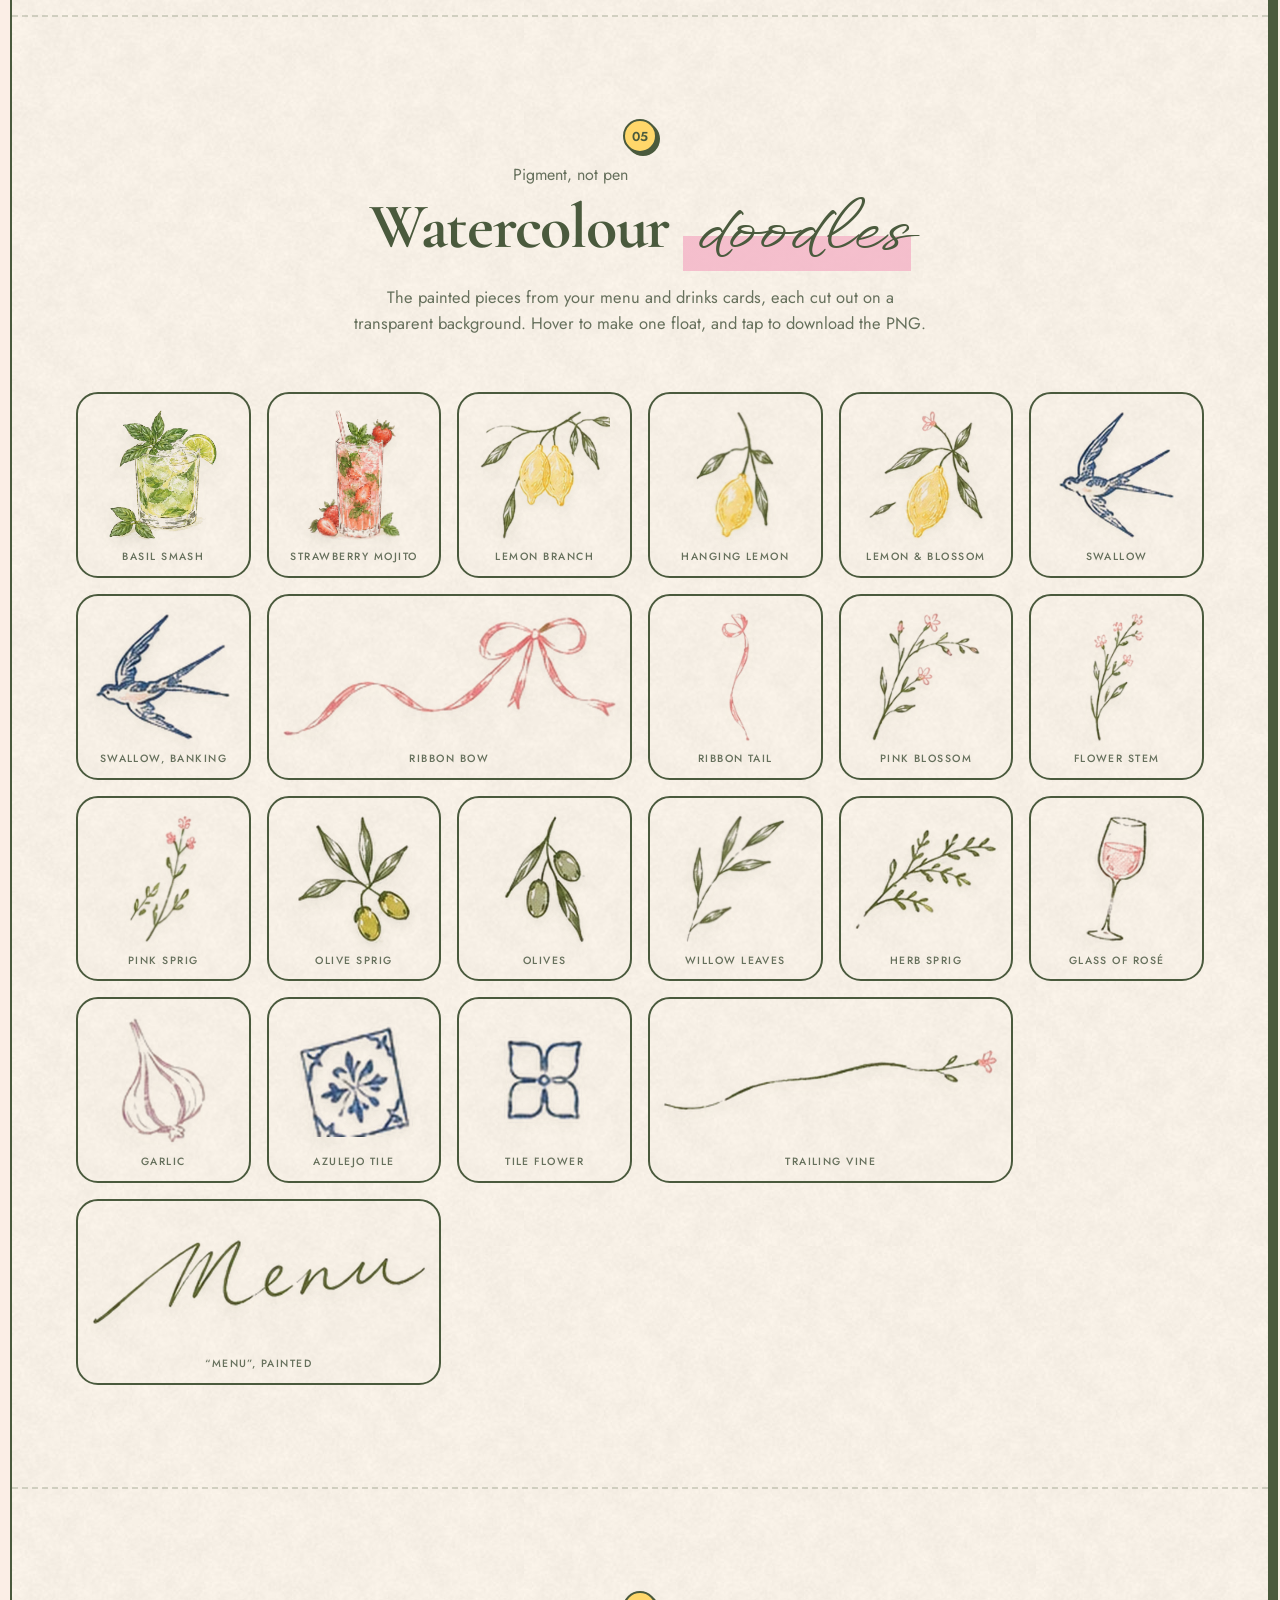
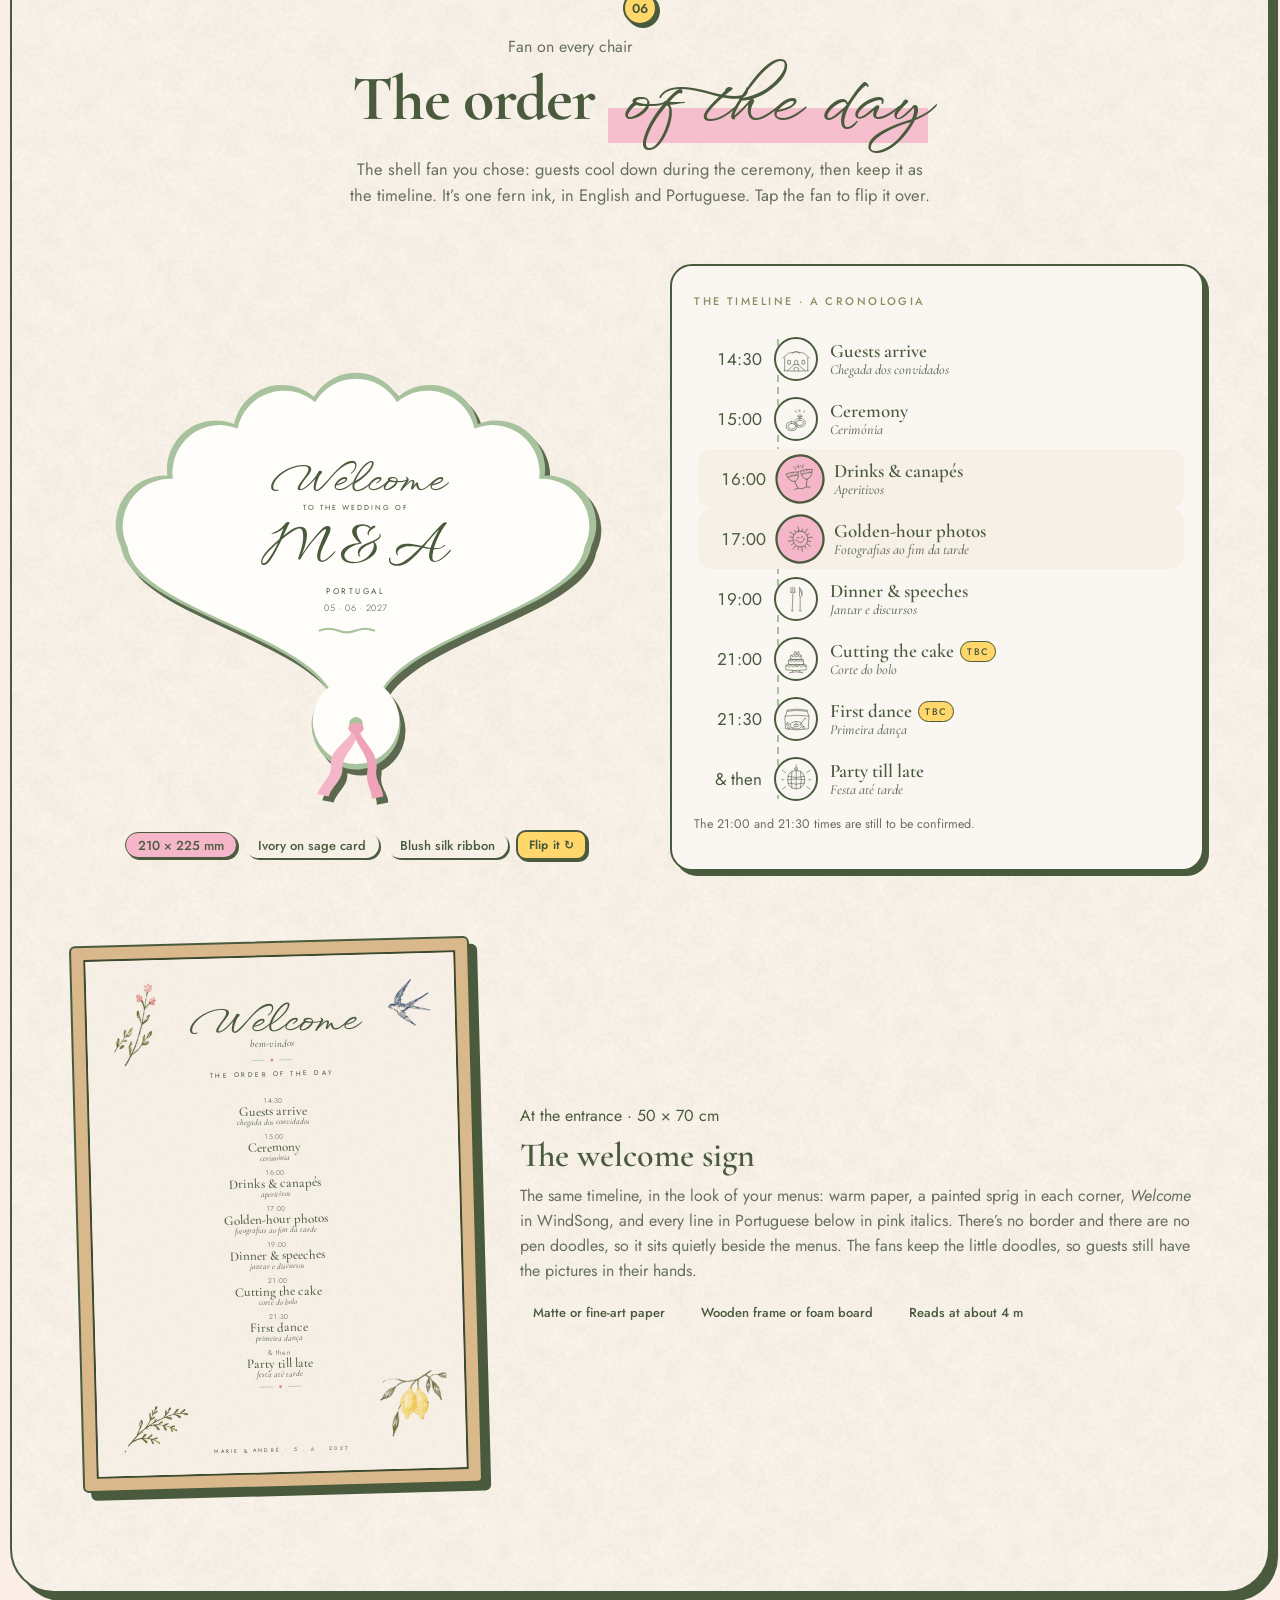
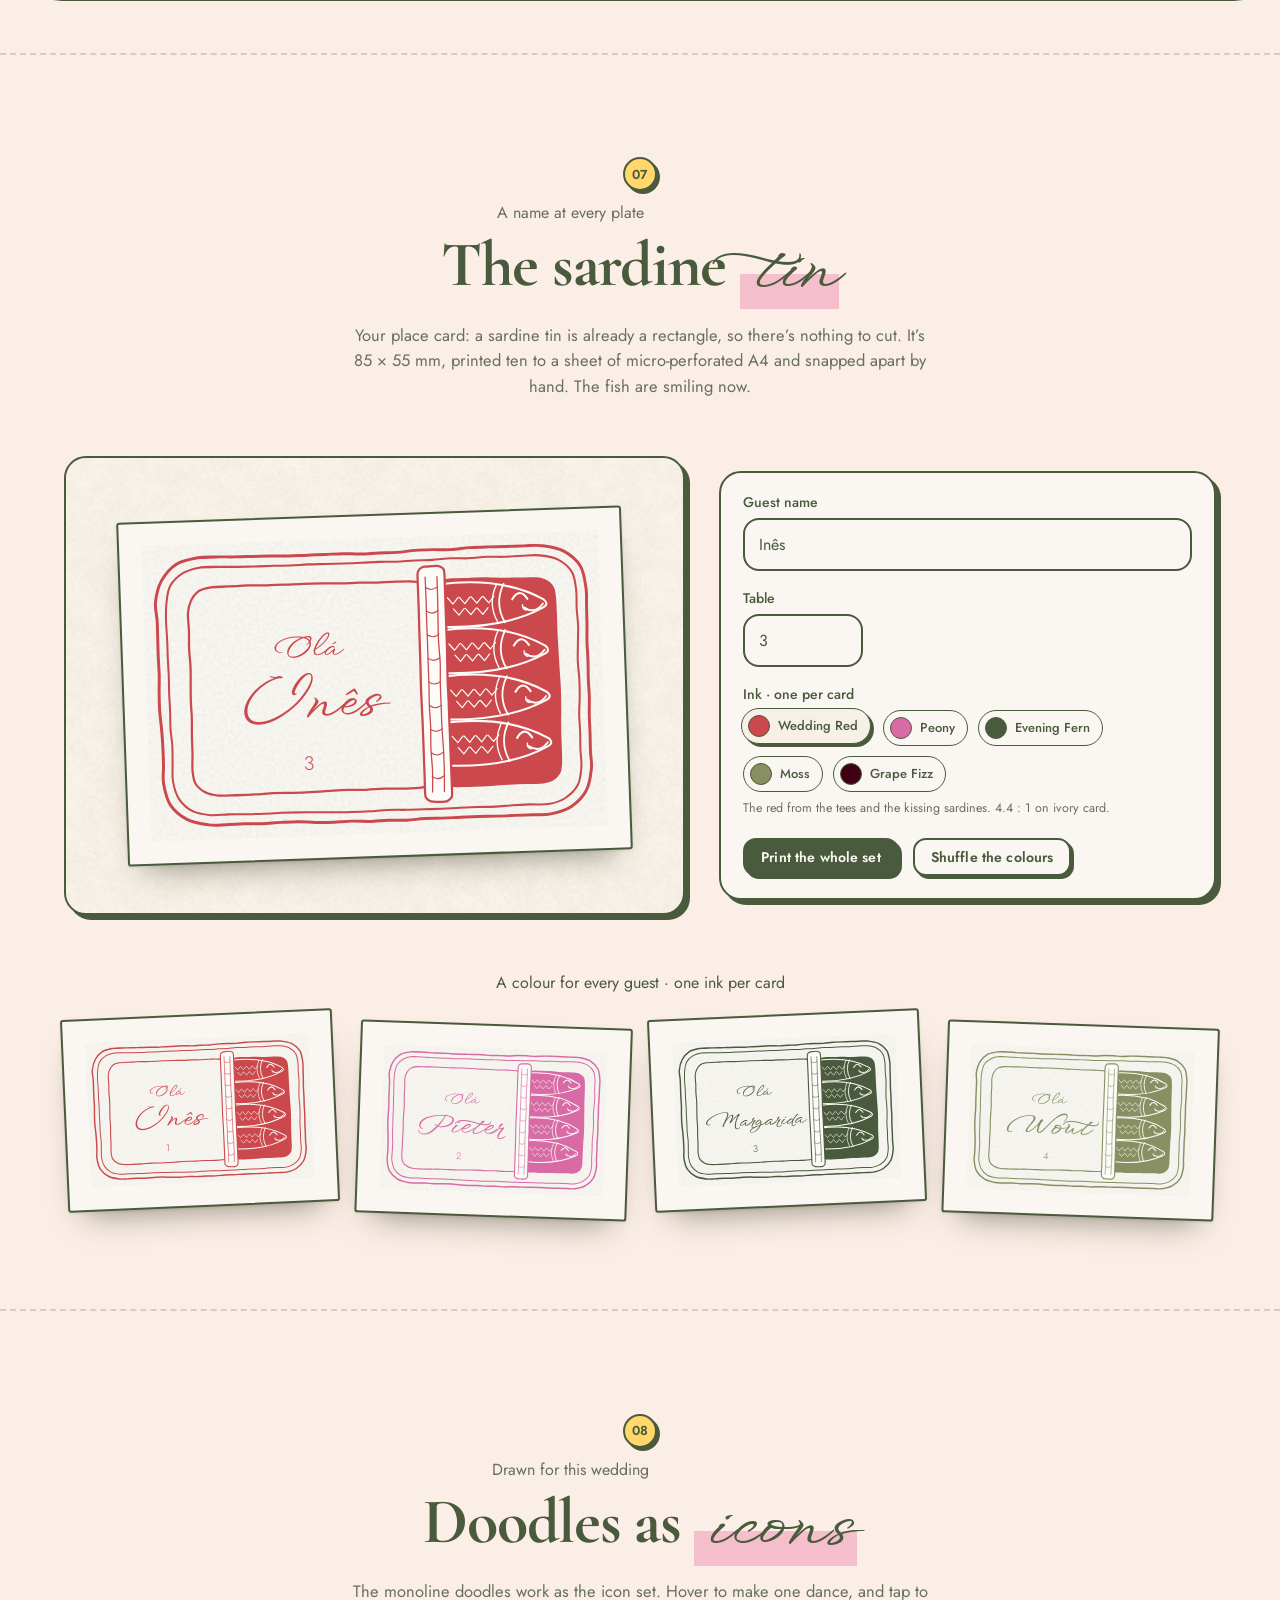
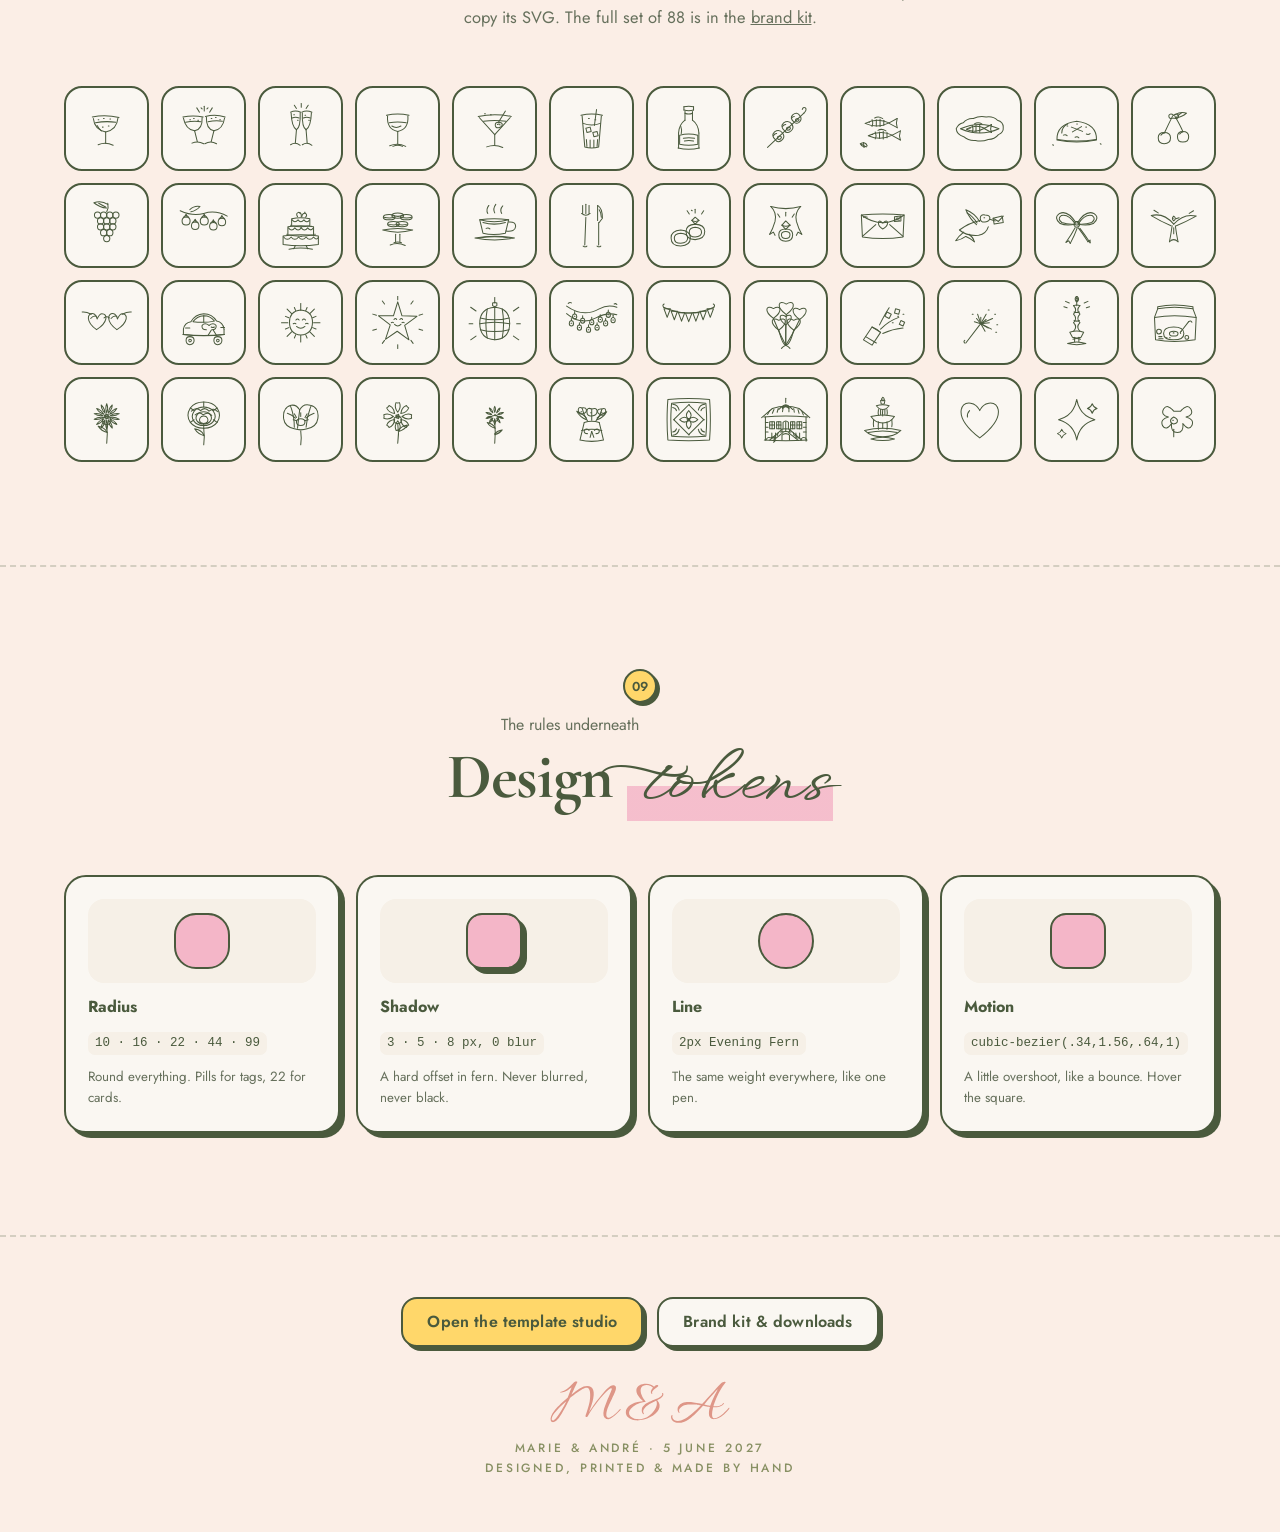
==== commit 80af7e6c: "Take the venue out everywhere; restore the brand kit page - Remove the venue name, town and address " ====
--- a/index.html
+++ b/index.html
@@ -10,7 +10,7 @@
 <link rel="preconnect" href="https://fonts.googleapis.com">
 <link rel="preconnect" href="https://fonts.gstatic.com" crossorigin>
 <link rel="stylesheet" href="https://fonts.googleapis.com/css2?family=Cormorant+Garamond:ital,wght@0,400;0,500;0,600;0,700;1,500&family=Jost:wght@300;400;500;600&family=WindSong:wght@500&display=swap">
-<link rel="stylesheet" href="assets/system.css?v=20261002c">
+<link rel="stylesheet" href="assets/system.css?v=20261002d">
 </head>
 <body>
 
@@ -280,9 +280,9 @@
 </div>
 
 <div class="toasts" id="toasts" aria-live="polite"></div>
-<script src="data/kit-data.js?v=20261002c"></script>
-<script src="data/painted.js?v=20261002c"></script>
-<script src="data/day-art.js?v=20261002c"></script>
-<script src="assets/system.js?v=20261002c"></script>
+<script src="data/kit-data.js?v=20261002d"></script>
+<script src="data/painted.js?v=20261002d"></script>
+<script src="data/day-art.js?v=20261002d"></script>
+<script src="assets/system.js?v=20261002d"></script>
 </body>
 </html>
